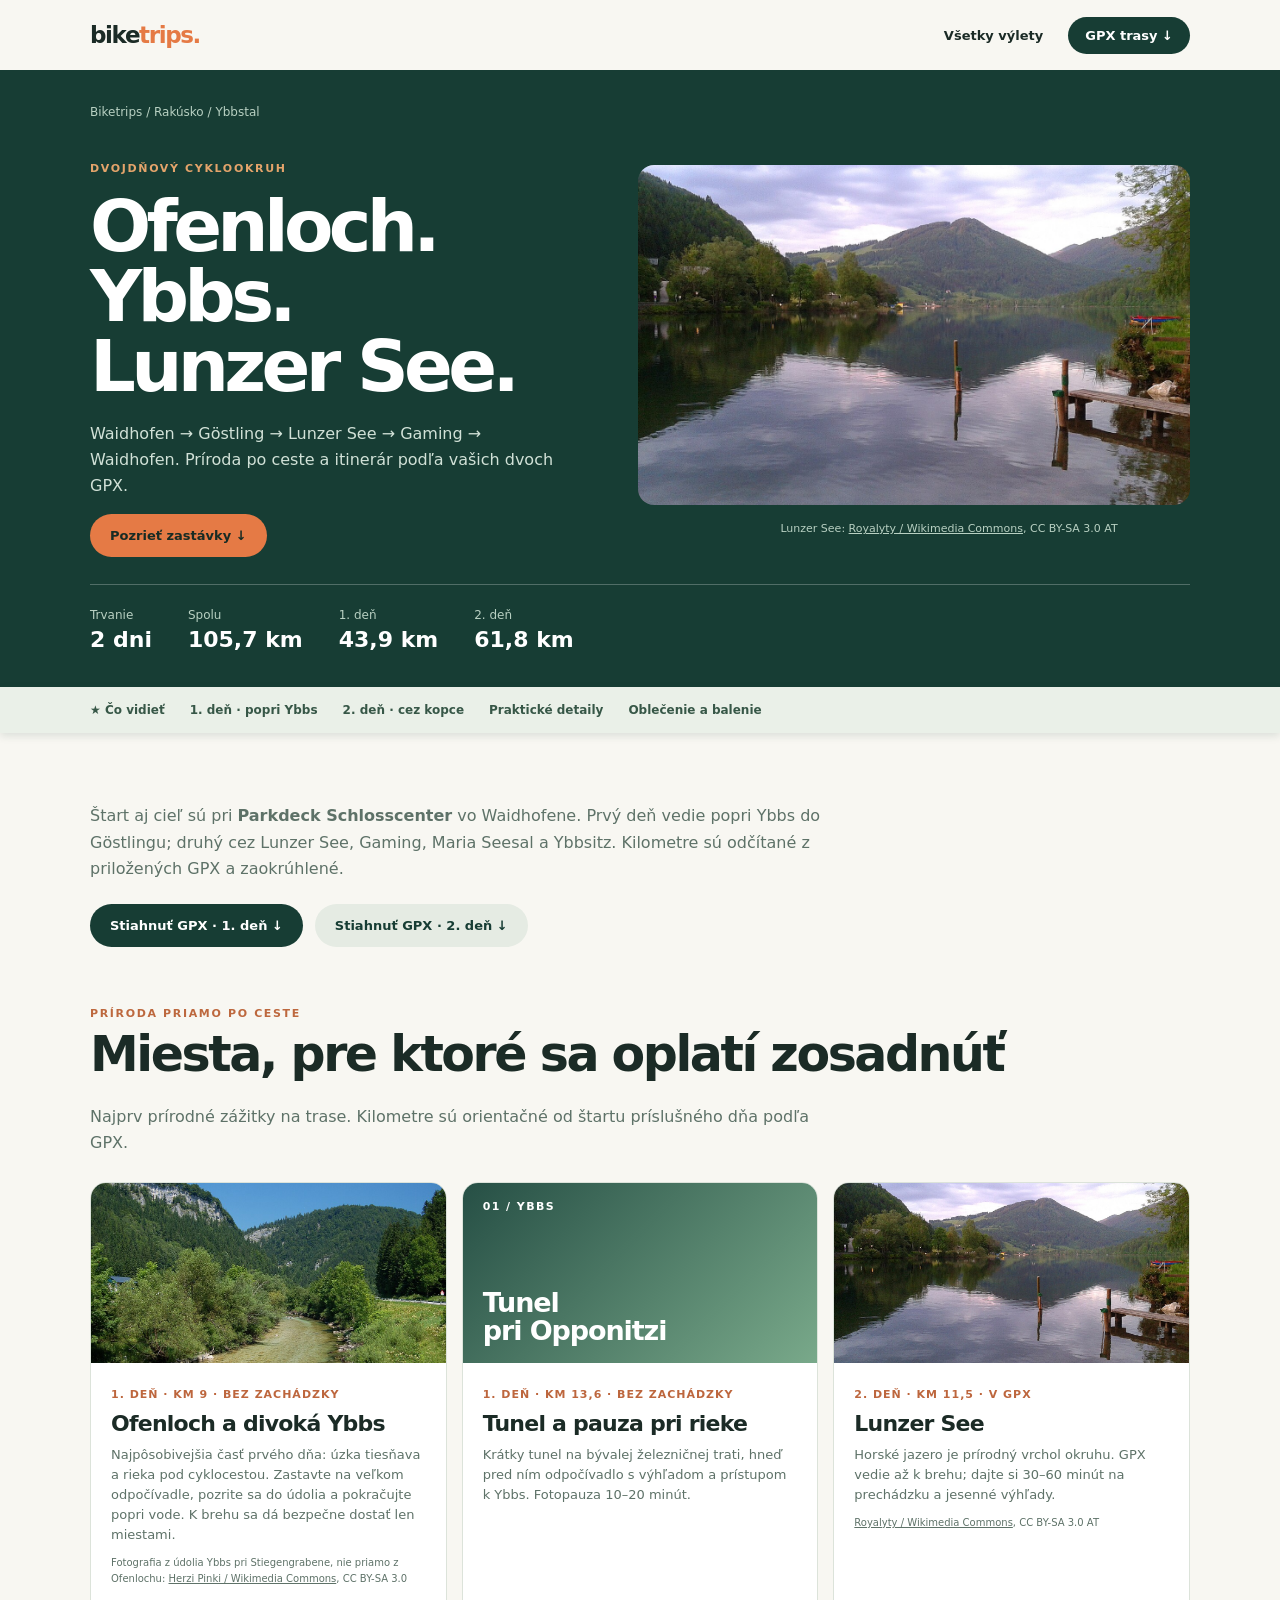
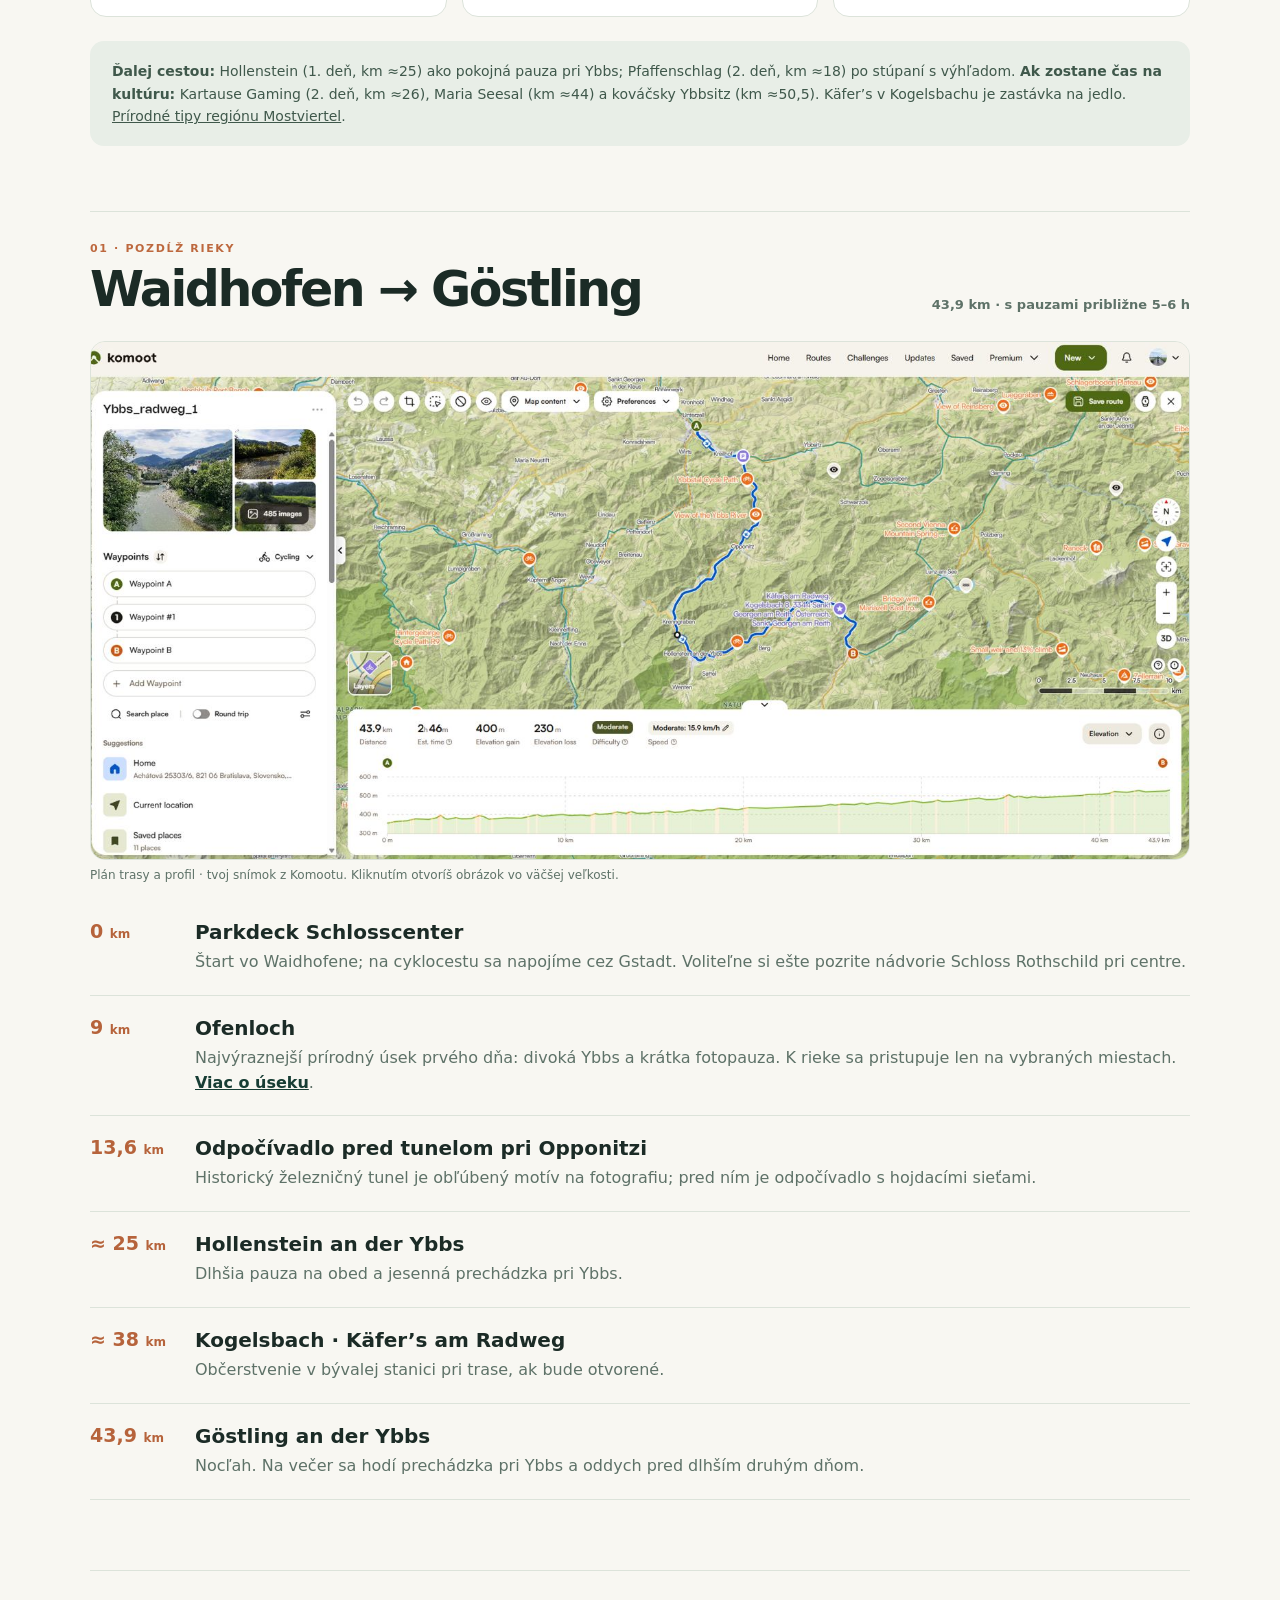
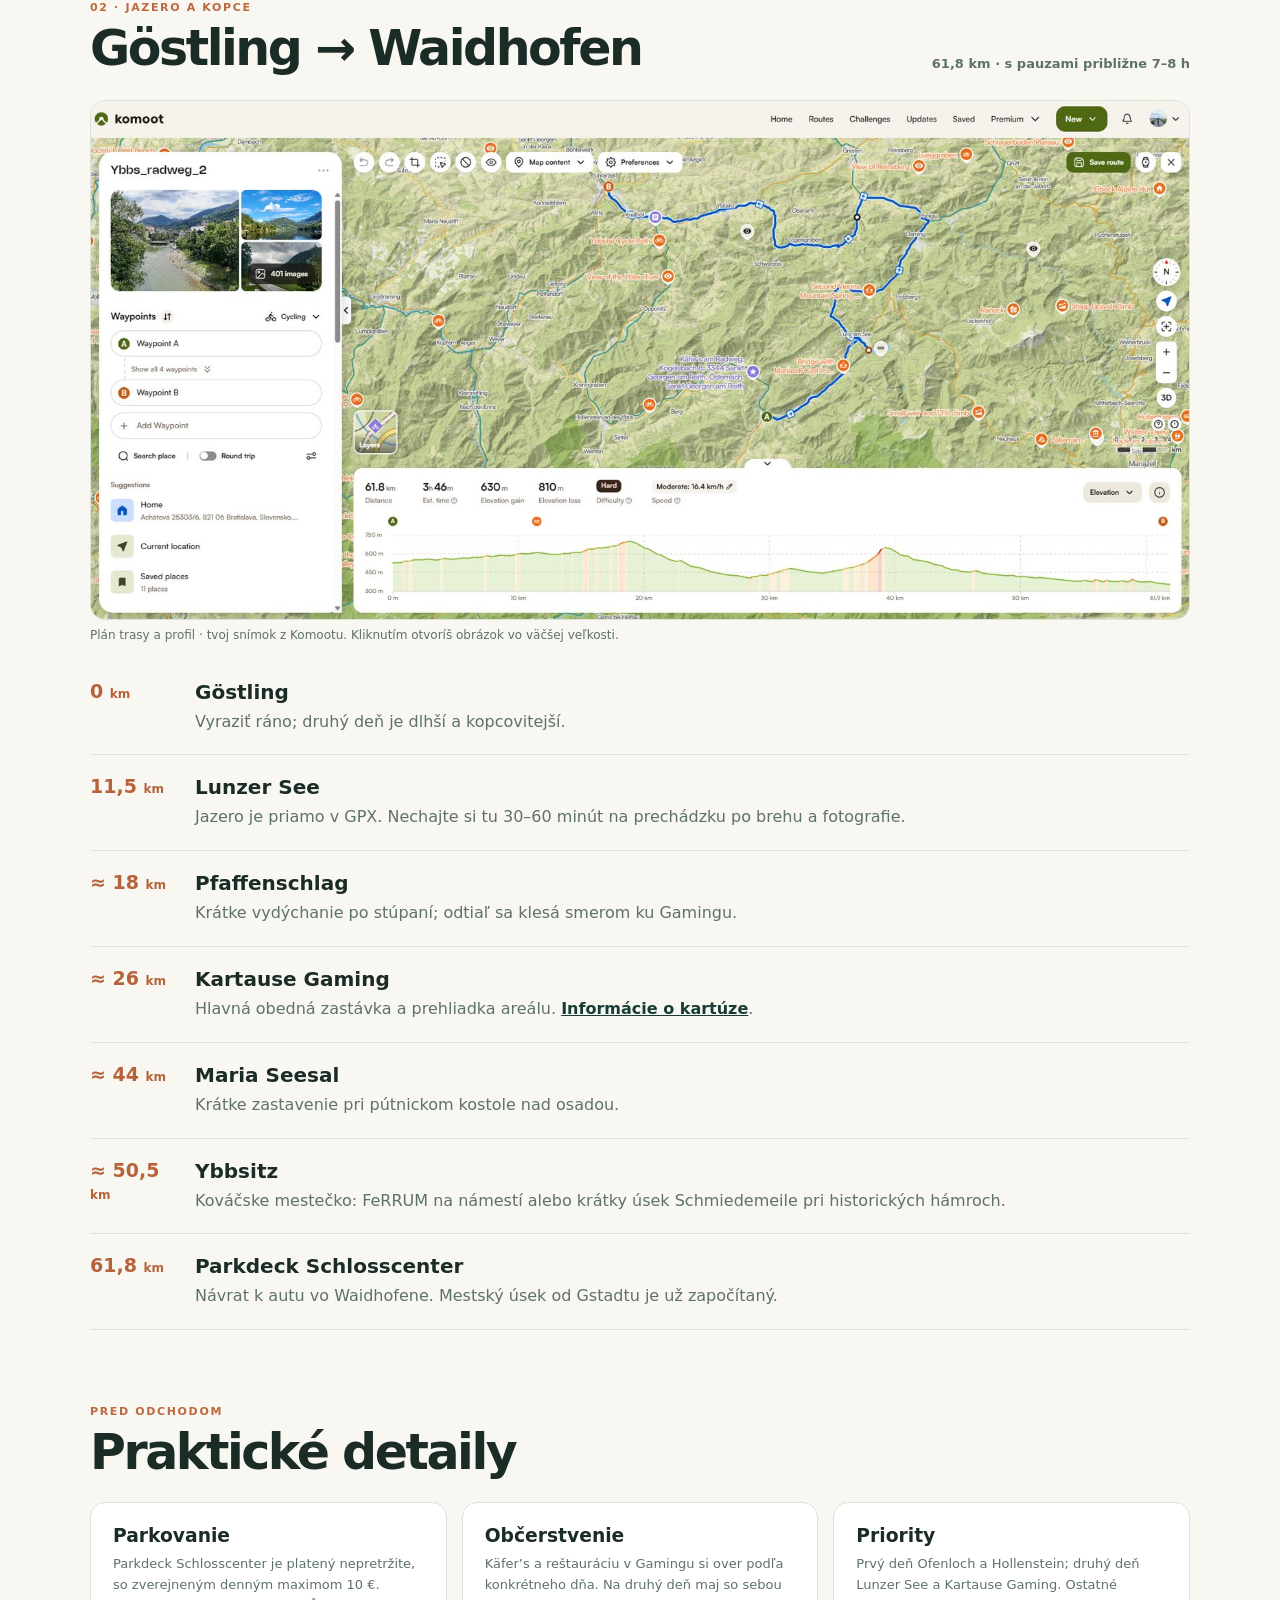
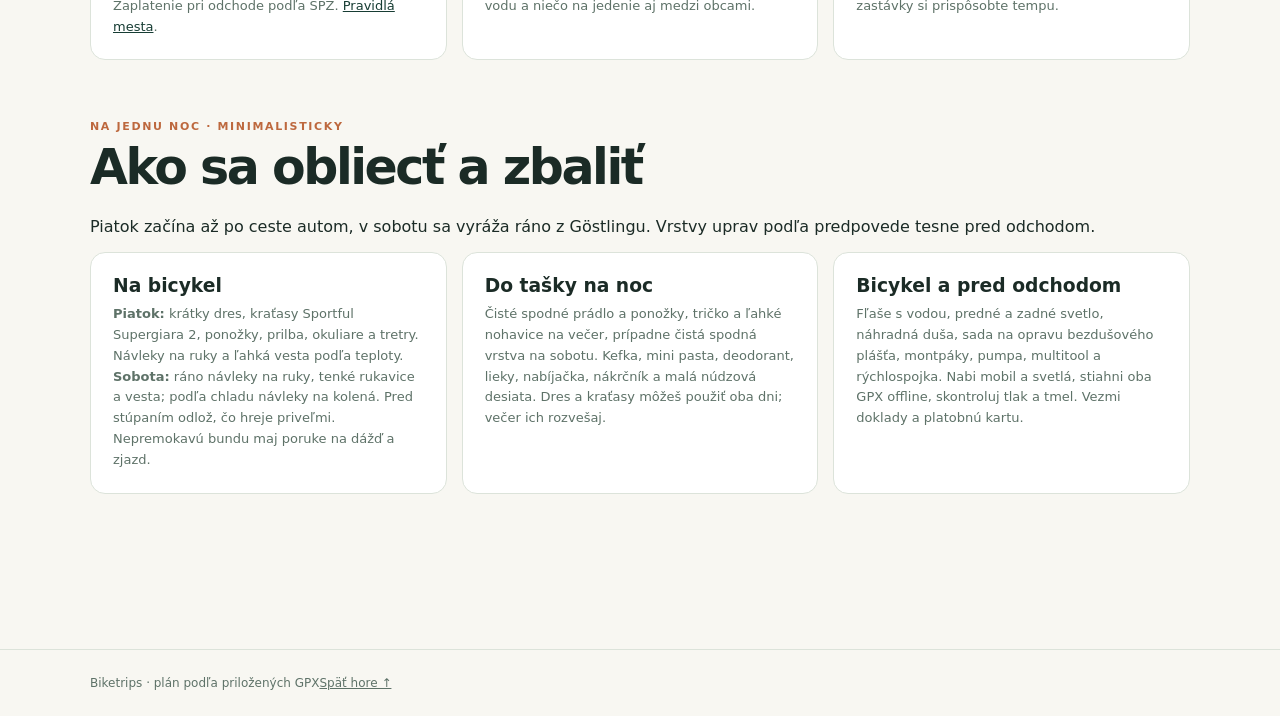
==== ybbstal-cyklovylet.html @ d33dad54 "Add minimalist clothing and packing guide to Ybbstal trip" ====
<!doctype html><html lang="sk"><head><meta charset="utf-8"><meta name="viewport" content="width=device-width,initial-scale=1"><meta name="description" content="Dvojdňový cyklookruh Ybbstal a Lunzer See: jesenné zastávky, plán po dňoch a GPX."><title>Ybbstal a Lunzer See · Biketrips</title><link rel="stylesheet" href="style.css"></head><body><nav class="nav wrap"><a class="brand" href="index.html">bike<i>trips.</i></a><div class="nav-links"><a href="index.html#vylety">Všetky výlety</a><a class="nav-cta" href="#gpx">GPX trasy ↓</a></div></nav><header class="detail-hero" id="top"><div class="wrap"><div class="crumb">Biketrips / Rakúsko / Ybbstal</div><div class="detail-grid"><div><span class="eyebrow">Dvojdňový cyklookruh</span><h1>Ofenloch.<br>Ybbs.<br>Lunzer See.</h1><p>Waidhofen → Göstling → Lunzer See → Gaming → Waidhofen. Príroda po ceste a itinerár podľa vašich dvoch GPX.</p><a class="button" href="#highlights">Pozrieť zastávky ↓</a></div><div><img class="detail-photo" src="images/lunzer-see.jpg" alt="Horské jazero Lunzer See na trase druhého dňa"><p class="photo-credit">Lunzer See: <a href="https://commons.wikimedia.org/wiki/File:Lunzer_See.jpg">Royalyty / Wikimedia Commons</a>, CC BY-SA 3.0 AT</p></div></div><div class="facts"><div><small>Trvanie</small><strong>2 dni</strong></div><div><small>Spolu</small><strong>105,7 km</strong></div><div><small>1. deň</small><strong>43,9 km</strong></div><div><small>2. deň</small><strong>61,8 km</strong></div></div></div></header><div class="subnav"><div class="wrap"><a href="#highlights">★ Čo vidieť</a><a href="#day1">1. deň · popri Ybbs</a><a href="#day2">2. deň · cez kopce</a><a href="#practical">Praktické detaily</a><a href="#packing">Oblečenie a balenie</a></div></div><main class="wrap"><p class="intro">Štart aj cieľ sú pri <strong>Parkdeck Schlosscenter</strong> vo Waidhofene. Prvý deň vedie popri Ybbs do Göstlingu; druhý cez Lunzer See, Gaming, Maria Seesal a Ybbsitz. Kilometre sú odčítané z priložených GPX a zaokrúhlené.</p><div class="downloads" id="gpx"><a class="button dark" href="gpx/ybbstal-den-1.gpx" download>Stiahnuť GPX · 1. deň ↓</a><a class="button light" href="gpx/ybbstal-den-2.gpx" download>Stiahnuť GPX · 2. deň ↓</a></div><section class="highlights" aria-labelledby="highlights-title" id="highlights"><span class="eyebrow">Príroda priamo po ceste</span><h2 id="highlights-title">Miesta, pre ktoré sa oplatí zosadnúť</h2><p>Najprv prírodné zážitky na trase. Kilometre sú orientačné od štartu príslušného dňa podľa GPX.</p><div class="highlight-grid">
<article class="highlight"><img src="images/ybbs-stiegengraben.jpg" alt="Rieka Ybbs medzi zalesnenými horami pri Stiegengrabene" loading="lazy"><div class="highlight-body"><small>1. deň · km 9 · bez zachádzky</small><h3>Ofenloch a divoká Ybbs</h3><p>Najpôsobivejšia časť prvého dňa: úzka tiesňava a rieka pod cyklocestou. Zastavte na veľkom odpočívadle, pozrite sa do údolia a pokračujte popri vode. K brehu sa dá bezpečne dostať len miestami.</p><p class="photo-credit">Fotografia z údolia Ybbs pri Stiegengrabene, nie priamo z Ofenlochu: <a href="https://commons.wikimedia.org/wiki/File:River_Ybbs,_Stiegengraben.jpg">Herzi Pinki / Wikimedia Commons</a>, CC BY-SA 3.0</p></div></article>
<article class="highlight"><div class="highlight-visual"><span>01 / YBBS</span><strong>Tunel<br>pri Opponitzi</strong></div><div class="highlight-body"><small>1. deň · km 13,6 · bez zachádzky</small><h3>Tunel a pauza pri rieke</h3><p>Krátky tunel na bývalej železničnej trati, hneď pred ním odpočívadlo s výhľadom a prístupom k Ybbs. Fotopauza 10–20 minút.</p></div></article>
<article class="highlight"><img src="images/lunzer-see.jpg" alt="Lunzer See medzi horami" loading="lazy"><div class="highlight-body"><small>2. deň · km 11,5 · v GPX</small><h3>Lunzer See</h3><p>Horské jazero je prírodný vrchol okruhu. GPX vedie až k brehu; dajte si 30–60 minút na prechádzku a jesenné výhľady.</p><p class="photo-credit"><a href="https://commons.wikimedia.org/wiki/File:Lunzer_See.jpg">Royalyty / Wikimedia Commons</a>, CC BY-SA 3.0 AT</p></div></article>
</div><div class="poi-note"><p><strong>Ďalej cestou:</strong> Hollenstein (1. deň, km ≈25) ako pokojná pauza pri Ybbs; Pfaffenschlag (2. deň, km ≈18) po stúpaní s výhľadom. <strong>Ak zostane čas na kultúru:</strong> Kartause Gaming (2. deň, km ≈26), Maria Seesal (km ≈44) a kováčsky Ybbsitz (km ≈50,5). Käfer’s v Kogelsbachu je zastávka na jedlo. <a href="https://www.mostviertel.at/sehenswertes-ybbstalradweg">Prírodné tipy regiónu Mostviertel</a>.</p></div></section>
    <section class="day" aria-labelledby="day1"><div class="day-head"><div><span class="eyebrow">01 · Pozdĺž rieky</span><h2 id="day1">Waidhofen → Göstling</h2></div><p>43,9 km · s pauzami približne 5–6 h</p></div>
      <figure class="route-map"><a href="images/ybbstal-den-1-komoot.jpg" target="_blank" rel="noopener"><img src="images/ybbstal-den-1-komoot.jpg" alt="Mapa prvého dňa od Waidhofenu popri Ybbs do Göstlingu a výškový profil" loading="lazy"></a><figcaption>Plán trasy a profil · tvoj snímok z Komootu. Kliknutím otvoríš obrázok vo väčšej veľkosti.</figcaption></figure>
      <ol class="stops">
        <li class="stop"><span class="km">0 <small>km</small></span><div><h3>Parkdeck Schlosscenter</h3><p>Štart vo Waidhofene; na cyklocestu sa napojíme cez Gstadt. Voliteľne si ešte pozrite nádvorie Schloss Rothschild pri centre.</p></div></li>
        <li class="stop"><span class="km">9 <small>km</small></span><div><h3>Ofenloch</h3><p>Najvýraznejší prírodný úsek prvého dňa: divoká Ybbs a krátka fotopauza. K rieke sa pristupuje len na vybraných miestach. <a href="https://www.mostviertel.at/sehenswertes-ybbstalradweg">Viac o úseku</a>.</p></div></li>
        <li class="stop"><span class="km">13,6 <small>km</small></span><div><h3>Odpočívadlo pred tunelom pri Opponitzi</h3><p>Historický železničný tunel je obľúbený motív na fotografiu; pred ním je odpočívadlo s hojdacími sieťami.</p></div></li>
        <li class="stop"><span class="km">≈ 25 <small>km</small></span><div><h3>Hollenstein an der Ybbs</h3><p>Dlhšia pauza na obed a jesenná prechádzka pri Ybbs.</p></div></li>
        <li class="stop"><span class="km">≈ 38 <small>km</small></span><div><h3>Kogelsbach · Käfer’s am Radweg</h3><p>Občerstvenie v bývalej stanici pri trase, ak bude otvorené.</p></div></li>
        <li class="stop"><span class="km">43,9 <small>km</small></span><div><h3>Göstling an der Ybbs</h3><p>Nocľah. Na večer sa hodí prechádzka pri Ybbs a oddych pred dlhším druhým dňom.</p></div></li>
      </ol>
    </section>

    <section class="day" aria-labelledby="day2"><div class="day-head"><div><span class="eyebrow">02 · Jazero a kopce</span><h2 id="day2">Göstling → Waidhofen</h2></div><p>61,8 km · s pauzami približne 7–8 h</p></div>
      <figure class="route-map"><a href="images/ybbstal-den-2-komoot.jpg" target="_blank" rel="noopener"><img src="images/ybbstal-den-2-komoot.jpg" alt="Mapa druhého dňa cez Lunzer See, Gaming a Ybbsitz do Waidhofenu a výškový profil" loading="lazy"></a><figcaption>Plán trasy a profil · tvoj snímok z Komootu. Kliknutím otvoríš obrázok vo väčšej veľkosti.</figcaption></figure>
      <ol class="stops">
        <li class="stop"><span class="km">0 <small>km</small></span><div><h3>Göstling</h3><p>Vyraziť ráno; druhý deň je dlhší a kopcovitejší.</p></div></li>
        <li class="stop"><span class="km">11,5 <small>km</small></span><div><h3>Lunzer See</h3><p>Jazero je priamo v GPX. Nechajte si tu 30–60 minút na prechádzku po brehu a fotografie.</p></div></li>
        <li class="stop"><span class="km">≈ 18 <small>km</small></span><div><h3>Pfaffenschlag</h3><p>Krátke vydýchanie po stúpaní; odtiaľ sa klesá smerom ku Gamingu.</p></div></li>
        <li class="stop"><span class="km">≈ 26 <small>km</small></span><div><h3>Kartause Gaming</h3><p>Hlavná obedná zastávka a prehliadka areálu. <a href="https://www.mostviertel.at/ausflug-freizeit/hotel-kartause-gaming">Informácie o kartúze</a>.</p></div></li>
        <li class="stop"><span class="km">≈ 44 <small>km</small></span><div><h3>Maria Seesal</h3><p>Krátke zastavenie pri pútnickom kostole nad osadou.</p></div></li>
        <li class="stop"><span class="km">≈ 50,5 <small>km</small></span><div><h3>Ybbsitz</h3><p>Kováčske mestečko: FeRRUM na námestí alebo krátky úsek Schmiedemeile pri historických hámroch.</p></div></li>
        <li class="stop"><span class="km">61,8 <small>km</small></span><div><h3>Parkdeck Schlosscenter</h3><p>Návrat k autu vo Waidhofene. Mestský úsek od Gstadtu je už započítaný.</p></div></li>
      </ol>
    </section>

    <section aria-labelledby="practical"><span class="eyebrow">Pred odchodom</span><h2 id="practical">Praktické detaily</h2><div class="note-grid">
      <article class="note"><h3>Parkovanie</h3><p>Parkdeck Schlosscenter je platený nepretržite, so zverejneným denným maximom 10 €. Zaplatenie pri odchode podľa ŠPZ. <a href="https://waidhofen.at/parkhaeuser-parkplaetze">Pravidlá mesta</a>.</p></article>
      <article class="note"><h3>Občerstvenie</h3><p>Käfer’s a reštauráciu v Gamingu si over podľa konkrétneho dňa. Na druhý deň maj so sebou vodu a niečo na jedenie aj medzi obcami.</p></article>
      <article class="note"><h3>Priority</h3><p>Prvý deň Ofenloch a Hollenstein; druhý deň Lunzer See a Kartause Gaming. Ostatné zastávky si prispôsobte tempu.</p></article>
    </div></section>
<section id="packing" aria-labelledby="packing-title" style="scroll-margin-top:85px;margin:55px 0 75px"><span class="eyebrow">Na jednu noc · minimalisticky</span><h2 id="packing-title">Ako sa obliecť a zbaliť</h2><p>Piatok začína až po ceste autom, v sobotu sa vyráža ráno z Göstlingu. Vrstvy uprav podľa predpovede tesne pred odchodom.</p><div class="note-grid">
<article class="note"><h3>Na bicykel</h3><p><strong>Piatok:</strong> krátky dres, kraťasy Sportful Supergiara 2, ponožky, prilba, okuliare a tretry. Návleky na ruky a ľahká vesta podľa teploty.<br><strong>Sobota:</strong> ráno návleky na ruky, tenké rukavice a vesta; podľa chladu návleky na kolená. Pred stúpaním odlož, čo hreje priveľmi. Nepremokavú bundu maj poruke na dážď a zjazd.</p></article>
<article class="note"><h3>Do tašky na noc</h3><p>Čisté spodné prádlo a ponožky, tričko a ľahké nohavice na večer, prípadne čistá spodná vrstva na sobotu. Kefka, mini pasta, deodorant, lieky, nabíjačka, nákrčník a malá núdzová desiata. Dres a kraťasy môžeš použiť oba dni; večer ich rozvešaj.</p></article>
<article class="note"><h3>Bicykel a pred odchodom</h3><p>Fľaše s vodou, predné a zadné svetlo, náhradná duša, sada na opravu bezdušového plášťa, montpáky, pumpa, multitool a rýchlospojka. Nabi mobil a svetlá, stiahni oba GPX offline, skontroluj tlak a tmel. Vezmi doklady a platobnú kartu.</p></article>
</div></section></main><footer><div class="wrap"><span>Biketrips · plán podľa priložených GPX</span><a href="#top">Späť hore ↑</a></div></footer></body></html>
---- style.css ----
:root{--green:#173d34;--ink:#1b2b26;--muted:#5e7268;--paper:#f8f7f2;--orange:#e57a45;--line:#dce3da}*{box-sizing:border-box}html{scroll-behavior:smooth}body{margin:0;background:var(--paper);color:var(--ink);font-family:Inter,system-ui,-apple-system,"Segoe UI",Arial,sans-serif}a{color:inherit}.wrap{width:min(1100px,calc(100% - 36px));margin:auto}.nav{height:70px;display:flex;align-items:center;justify-content:space-between}.brand{text-decoration:none;font-size:23px;font-weight:900;letter-spacing:-.06em}.brand i{font-style:normal;color:var(--orange)}.nav-links{display:flex;gap:25px;align-items:center;font-size:13px;font-weight:750}.nav-links a{text-decoration:none}.nav-cta{background:var(--green);color:#fff;padding:11px 17px;border-radius:30px}.eyebrow{font-size:11px;letter-spacing:.15em;text-transform:uppercase;font-weight:900;color:#bd683e}.button{display:inline-block;background:var(--orange);border-radius:40px;padding:14px 20px;text-decoration:none;color:#172b24;font-size:13px;font-weight:850}.button.dark{background:var(--green);color:white}.button.light{background:#e5ebe3;color:var(--green)}a:focus-visible{outline:3px solid var(--orange);outline-offset:3px}.home-hero{min-height:490px;background:linear-gradient(90deg,#112c28e8,#112c28a6 42%,#112c2822),url('images/ybbs-stiegengraben.jpg') center 53%/cover;display:flex;align-items:center;color:white}.home-hero .eyebrow,.detail-hero .eyebrow{color:#e4a46b}.home-hero h1,.detail-hero h1{font-size:clamp(48px,8vw,84px);line-height:.97;letter-spacing:-.065em;margin:16px 0 20px}.home-hero p{font-size:18px;line-height:1.6;max-width:490px;color:#e6eee9}.home-hero .button{margin-top:16px}main{padding:54px 0 80px}h2{font-size:clamp(33px,4.5vw,49px);letter-spacing:-.05em;line-height:1.08;margin:8px 0 22px}.section-top{display:flex;justify-content:space-between;align-items:end;gap:15px}.section-top p{color:var(--muted);font-size:13px}.feature{display:grid;grid-template-columns:1.02fr .98fr;background:#e6ede5;border-radius:18px;overflow:hidden;text-decoration:none}.feature-content{padding:40px;align-self:center}.feature img{width:100%;height:100%;min-height:325px;object-fit:cover}.feature h3{font-size:clamp(37px,5vw,55px);letter-spacing:-.055em;line-height:1.02;margin:15px 0}.feature p{font-size:15px;line-height:1.6;color:#53655b}.textlink{font-size:14px;font-weight:850;color:#204a3c;display:inline-block;margin-top:20px}.meta{font-size:11px;font-weight:850;letter-spacing:.12em;text-transform:uppercase;color:#ad5e36}.photo-credit{font-size:11px;color:var(--muted);line-height:1.4}.photo-credit a{color:inherit}footer{border-top:1px solid var(--line);padding:26px 0;color:var(--muted);font-size:12px}.detail-hero{background:var(--green);color:white;padding:30px 0 35px}.crumb{font-size:12px;color:#b8d0c2;margin:5px 0 38px}.detail-grid{display:grid;grid-template-columns:.96fr 1.04fr;align-items:center;gap:38px}.detail-hero h1{font-size:clamp(45px,6vw,72px)}.detail-hero p{max-width:480px;color:#d1e1d7;line-height:1.6}.detail-photo{width:100%;height:340px;object-fit:cover;border-radius:16px}.detail-hero .photo-credit{color:#b8d0c2;text-align:right}.facts{display:flex;gap:36px;border-top:1px solid #ffffff40;margin-top:27px;padding-top:23px;flex-wrap:wrap}.facts small{display:block;color:#b8d0c2;font-size:12px}.facts strong{display:block;font-size:22px;margin-top:5px}.subnav{background:#eaf0e8;position:sticky;top:0;z-index:5;box-shadow:0 3px 8px #1a3c3020}.subnav .wrap{display:flex;gap:25px;overflow-x:auto;white-space:nowrap;padding:16px 0}.subnav a{font-size:12px;font-weight:850;text-decoration:none;color:#375747}.intro{max-width:770px;font-size:16px;line-height:1.65;color:var(--muted)}.downloads{display:flex;gap:12px;flex-wrap:wrap;margin:22px 0 55px}.highlights{margin-bottom:65px;scroll-margin-top:85px}.highlights>p{max-width:760px;color:var(--muted);line-height:1.6}.highlight-grid{display:grid;grid-template-columns:repeat(3,1fr);gap:15px;margin:26px 0 24px}.highlight{background:white;border:1px solid var(--line);border-radius:16px;overflow:hidden}.highlight img{display:block;width:100%;height:180px;object-fit:cover}.highlight-body{padding:20px}.highlight small{font-size:11px;font-weight:850;letter-spacing:.09em;text-transform:uppercase;color:#bd663d}.highlight h3{font-size:22px;letter-spacing:-.035em;margin:9px 0}.highlight p{color:var(--muted);font-size:13px;line-height:1.55;margin:0 0 10px}.highlight .photo-credit{font-size:10px}.poi-note{background:#e8eee7;border-radius:14px;padding:19px 22px;font-size:14px;line-height:1.6;color:#3f584b}.poi-note p{margin:0}.day{margin:0 0 70px;scroll-margin-top:85px}.day-head{display:flex;align-items:end;justify-content:space-between;gap:20px;border-top:1px solid var(--line);padding-top:25px}.day h2{margin:8px 0 0}.day-head p{margin:0 0 5px;color:var(--muted);font-size:13px;font-weight:750}.route-map{margin:24px 0 10px}.route-map img{display:block;width:100%;height:auto;border-radius:15px;border:1px solid var(--line)}.route-map figcaption{font-size:12px;color:var(--muted);margin-top:8px}.stops{list-style:none;padding:0;margin:18px 0 0}.stop{display:grid;grid-template-columns:83px 1fr;gap:22px;padding:20px 0;border-bottom:1px solid var(--line)}.km{color:#b6633b;font-weight:850;font-size:19px}.km small{font-size:12px}.stop h3{font-size:20px;margin:0 0 6px}.stop p{color:var(--muted);line-height:1.55;margin:0}.stop a{color:var(--green);font-weight:750}.note-grid{display:grid;grid-template-columns:repeat(3,1fr);gap:15px}.note{border:1px solid var(--line);background:white;padding:22px;border-radius:15px}.note h3{margin:0 0 8px}.note p{font-size:13px;line-height:1.6;color:var(--muted);margin:0}.note a{color:var(--green)}#practical{scroll-margin-top:85px}@media(max-width:720px){.nav-links a:first-child{display:none}.home-hero{min-height:450px;background-position:58% center}.feature,.detail-grid{grid-template-columns:1fr}.feature img{height:230px;min-height:0;grid-row:1}.feature-content{padding:27px}.detail-grid{gap:22px}.detail-photo{height:260px}.facts{gap:22px}.highlight-grid{grid-template-columns:1fr}.highlight{display:grid;grid-template-columns:130px 1fr}.highlight img{height:100%}.day-head{display:block}.day-head p{margin-top:13px}.stop{grid-template-columns:62px 1fr;gap:12px}.note-grid{grid-template-columns:1fr}.section-top p{display:none}}

.highlight-visual{height:180px;padding:17px 20px;background:linear-gradient(135deg,#264f45,#79a98a);color:#fff;display:flex;flex-direction:column;justify-content:space-between}.highlight-visual span{font-size:11px;font-weight:900;letter-spacing:.13em}.highlight-visual strong{font-size:27px;line-height:1.04;letter-spacing:-.04em}@media(max-width:720px){.highlight-visual{height:100%;min-height:190px}}
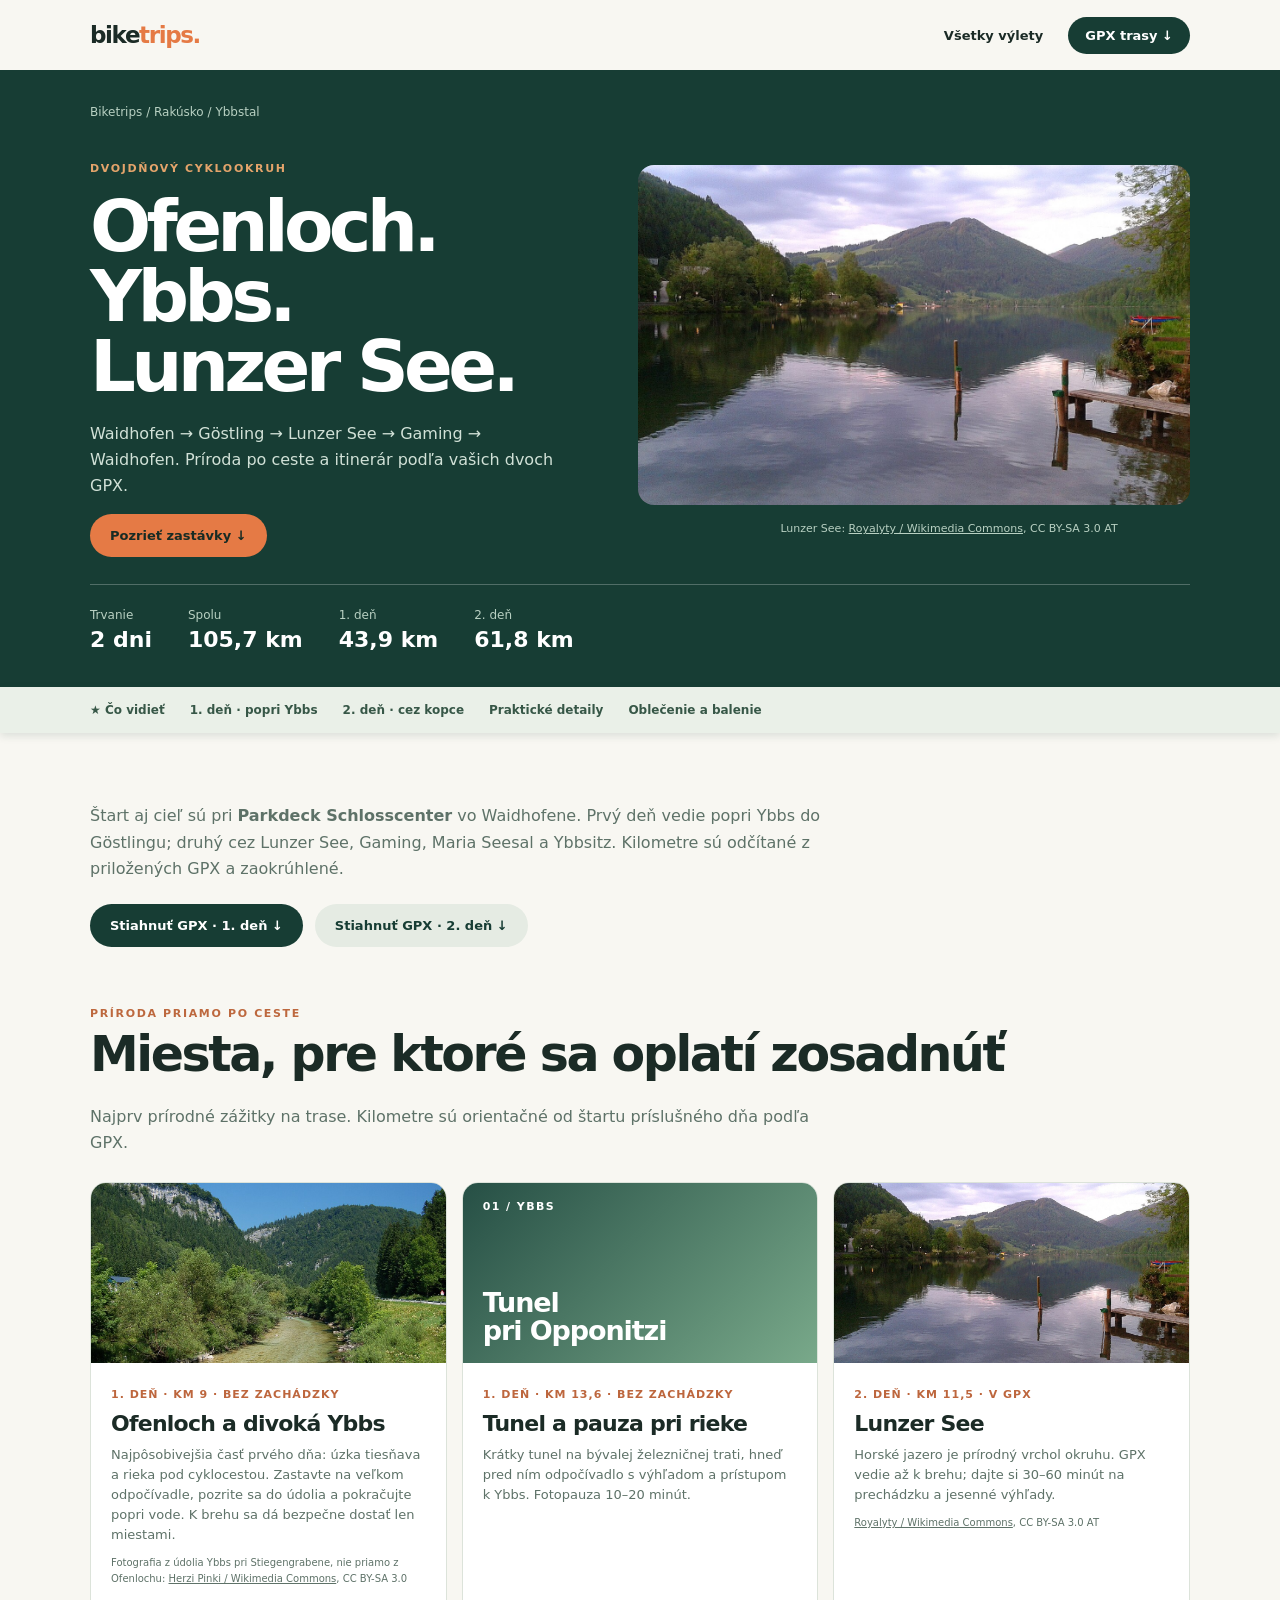
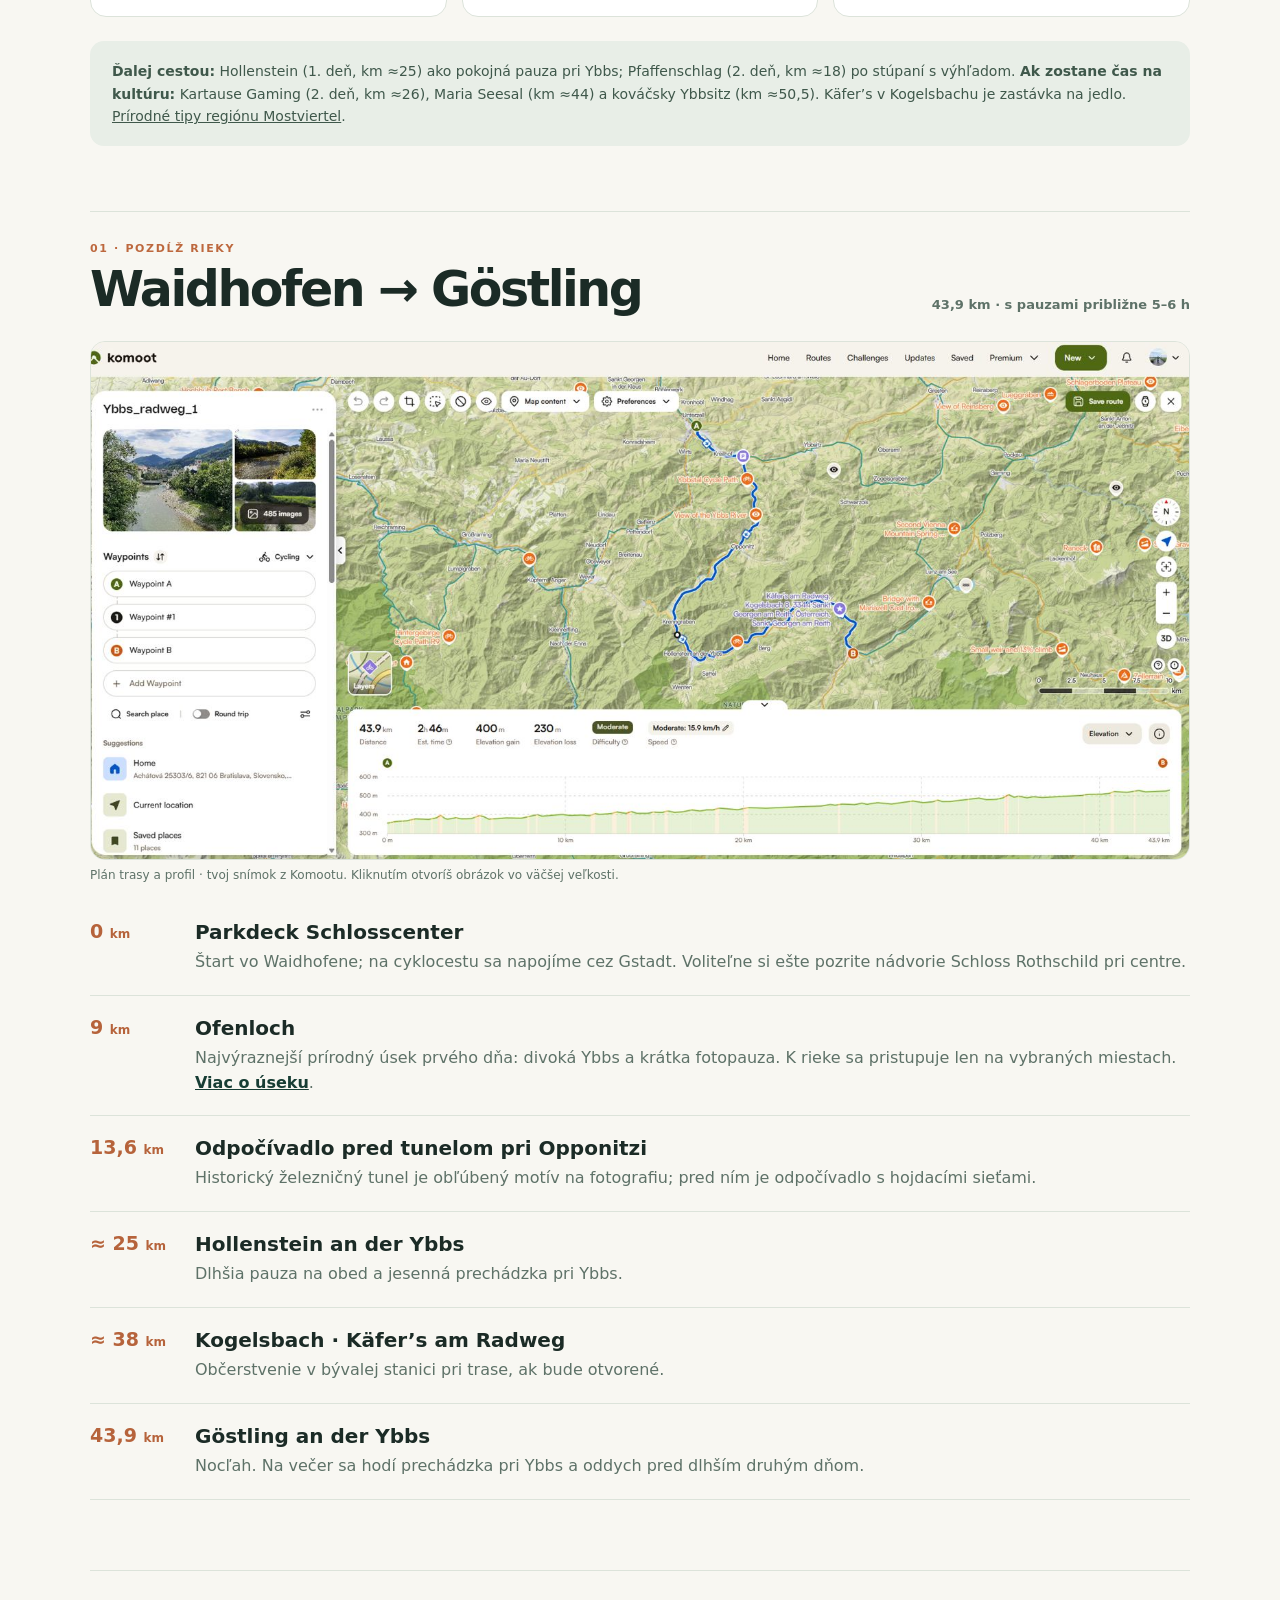
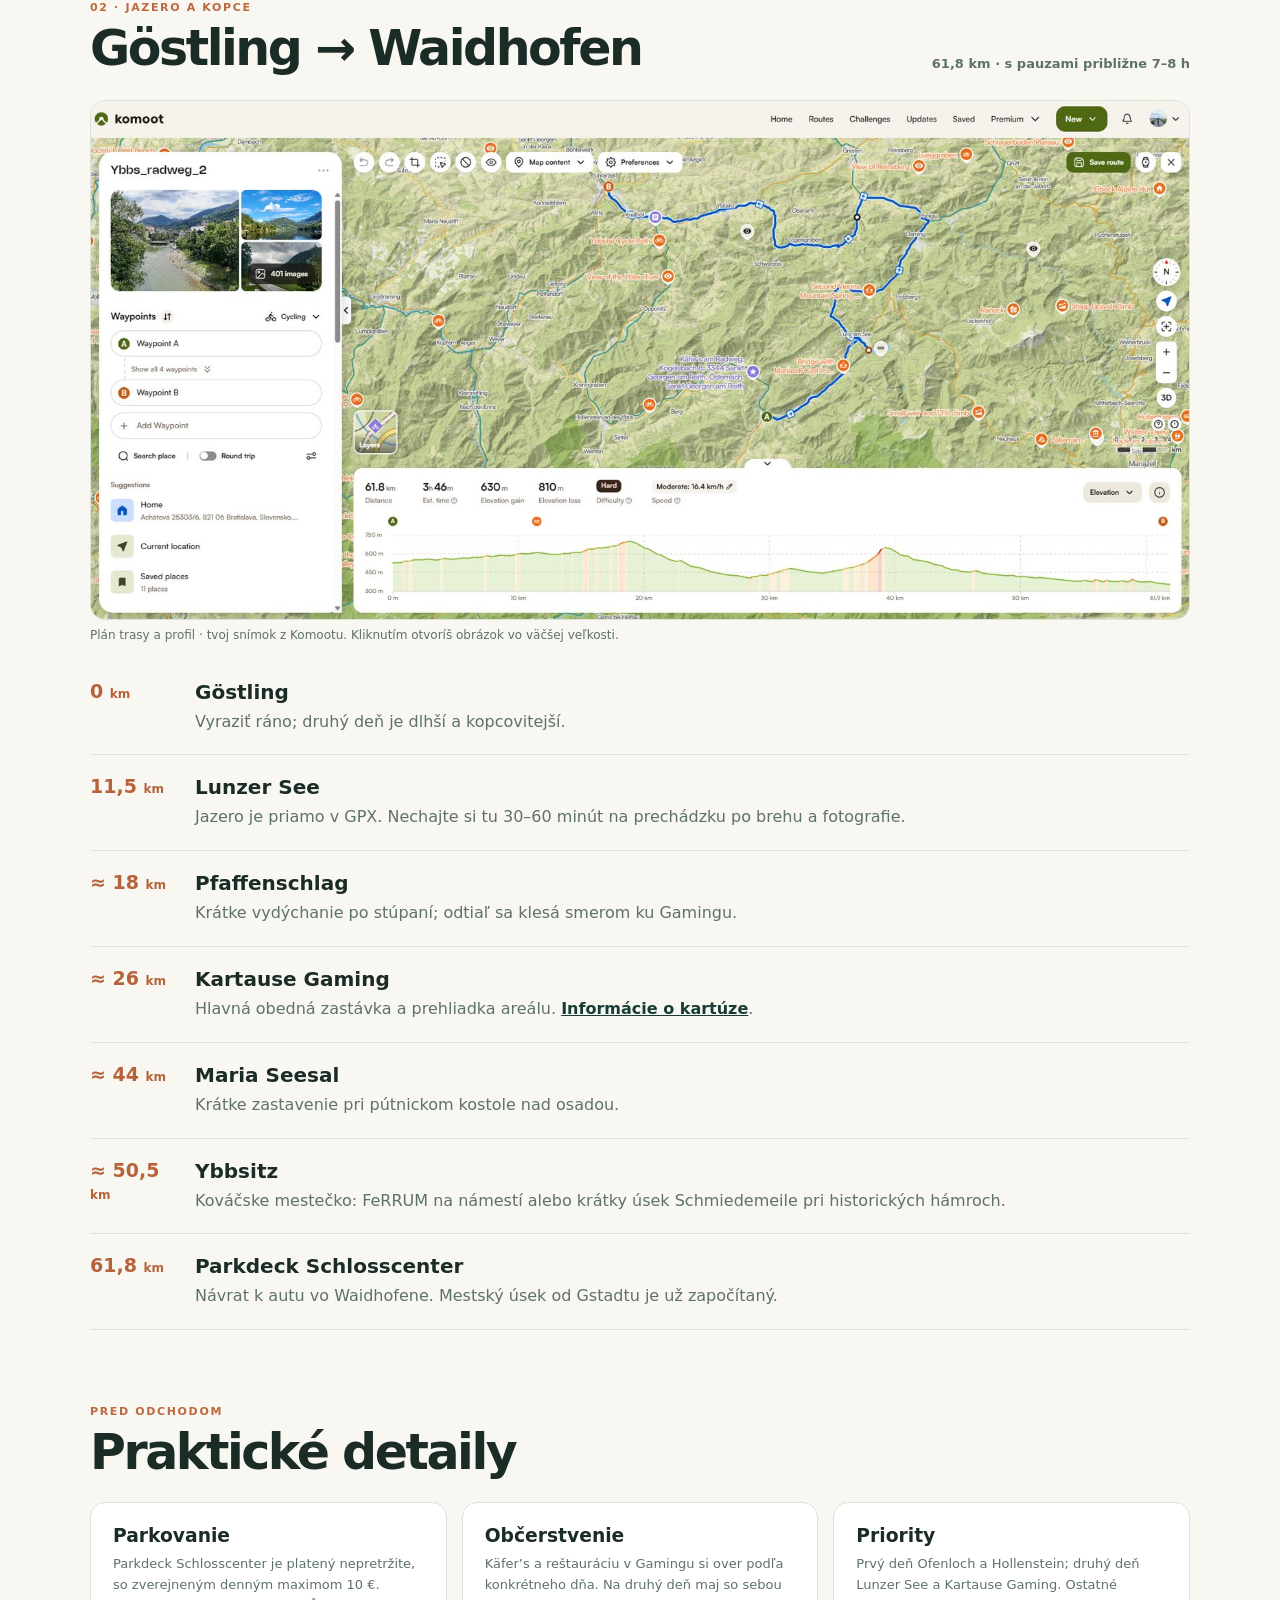
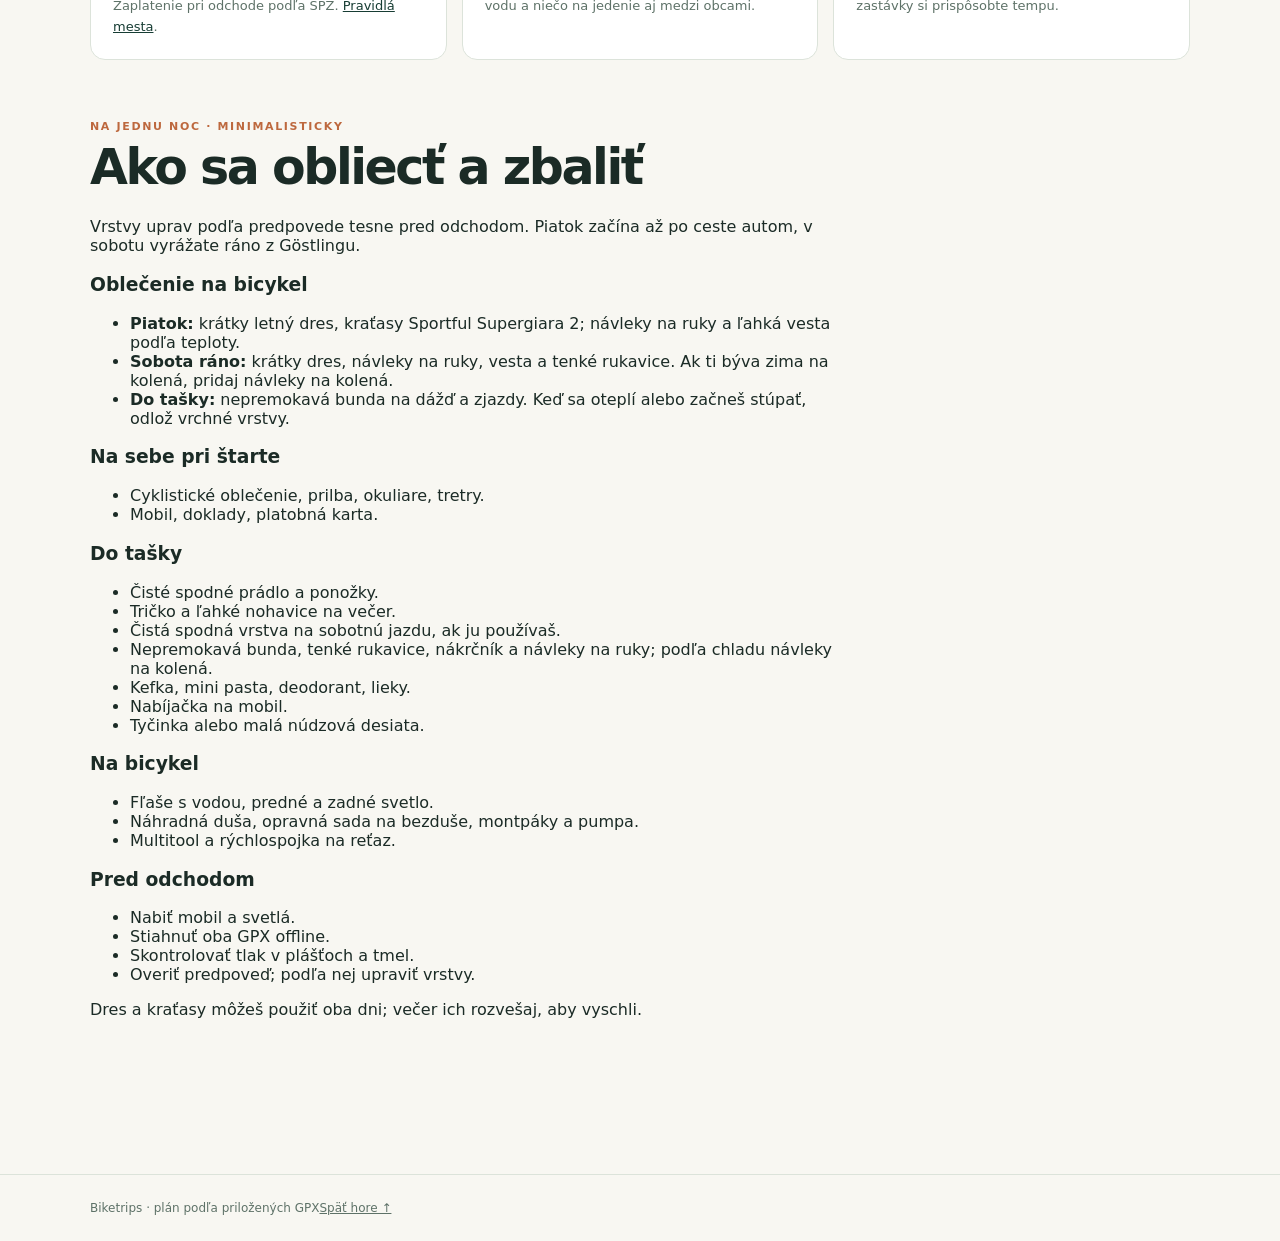
==== commit 26c2de9f: "Make Ybbstal packing guide a clear vertical checklist" ====
--- a/ybbstal-cyklovylet.html
+++ b/ybbstal-cyklovylet.html
@@ -33,8 +33,39 @@
       <article class="note"><h3>Občerstvenie</h3><p>Käfer’s a reštauráciu v Gamingu si over podľa konkrétneho dňa. Na druhý deň maj so sebou vodu a niečo na jedenie aj medzi obcami.</p></article>
       <article class="note"><h3>Priority</h3><p>Prvý deň Ofenloch a Hollenstein; druhý deň Lunzer See a Kartause Gaming. Ostatné zastávky si prispôsobte tempu.</p></article>
     </div></section>
-<section id="packing" aria-labelledby="packing-title" style="scroll-margin-top:85px;margin:55px 0 75px"><span class="eyebrow">Na jednu noc · minimalisticky</span><h2 id="packing-title">Ako sa obliecť a zbaliť</h2><p>Piatok začína až po ceste autom, v sobotu sa vyráža ráno z Göstlingu. Vrstvy uprav podľa predpovede tesne pred odchodom.</p><div class="note-grid">
-<article class="note"><h3>Na bicykel</h3><p><strong>Piatok:</strong> krátky dres, kraťasy Sportful Supergiara 2, ponožky, prilba, okuliare a tretry. Návleky na ruky a ľahká vesta podľa teploty.<br><strong>Sobota:</strong> ráno návleky na ruky, tenké rukavice a vesta; podľa chladu návleky na kolená. Pred stúpaním odlož, čo hreje priveľmi. Nepremokavú bundu maj poruke na dážď a zjazd.</p></article>
-<article class="note"><h3>Do tašky na noc</h3><p>Čisté spodné prádlo a ponožky, tričko a ľahké nohavice na večer, prípadne čistá spodná vrstva na sobotu. Kefka, mini pasta, deodorant, lieky, nabíjačka, nákrčník a malá núdzová desiata. Dres a kraťasy môžeš použiť oba dni; večer ich rozvešaj.</p></article>
-<article class="note"><h3>Bicykel a pred odchodom</h3><p>Fľaše s vodou, predné a zadné svetlo, náhradná duša, sada na opravu bezdušového plášťa, montpáky, pumpa, multitool a rýchlospojka. Nabi mobil a svetlá, stiahni oba GPX offline, skontroluj tlak a tmel. Vezmi doklady a platobnú kartu.</p></article>
-</div></section></main><footer><div class="wrap"><span>Biketrips · plán podľa priložených GPX</span><a href="#top">Späť hore ↑</a></div></footer></body></html>+<section id="packing" aria-labelledby="packing-title" style="scroll-margin-top:85px;margin:55px 0 75px;max-width:760px">
+<span class="eyebrow">Na jednu noc · minimalisticky</span><h2 id="packing-title">Ako sa obliecť a zbaliť</h2>
+<p>Vrstvy uprav podľa predpovede tesne pred odchodom. Piatok začína až po ceste autom, v sobotu vyrážate ráno z Göstlingu.</p>
+<h3>Oblečenie na bicykel</h3>
+<ul>
+<li><strong>Piatok:</strong> krátky letný dres, kraťasy Sportful Supergiara 2; návleky na ruky a ľahká vesta podľa teploty.</li>
+<li><strong>Sobota ráno:</strong> krátky dres, návleky na ruky, vesta a tenké rukavice. Ak ti býva zima na kolená, pridaj návleky na kolená.</li>
+<li><strong>Do tašky:</strong> nepremokavá bunda na dážď a zjazdy. Keď sa oteplí alebo začneš stúpať, odlož vrchné vrstvy.</li>
+</ul>
+<h3>Na sebe pri štarte</h3>
+<ul><li>Cyklistické oblečenie, prilba, okuliare, tretry.</li><li>Mobil, doklady, platobná karta.</li></ul>
+<h3>Do tašky</h3>
+<ul>
+<li>Čisté spodné prádlo a ponožky.</li>
+<li>Tričko a ľahké nohavice na večer.</li>
+<li>Čistá spodná vrstva na sobotnú jazdu, ak ju používaš.</li>
+<li>Nepremokavá bunda, tenké rukavice, nákrčník a návleky na ruky; podľa chladu návleky na kolená.</li>
+<li>Kefka, mini pasta, deodorant, lieky.</li>
+<li>Nabíjačka na mobil.</li>
+<li>Tyčinka alebo malá núdzová desiata.</li>
+</ul>
+<h3>Na bicykel</h3>
+<ul>
+<li>Fľaše s vodou, predné a zadné svetlo.</li>
+<li>Náhradná duša, opravná sada na bezduše, montpáky a pumpa.</li>
+<li>Multitool a rýchlospojka na reťaz.</li>
+</ul>
+<h3>Pred odchodom</h3>
+<ul>
+<li>Nabiť mobil a svetlá.</li>
+<li>Stiahnuť oba GPX offline.</li>
+<li>Skontrolovať tlak v plášťoch a tmel.</li>
+<li>Overiť predpoveď; podľa nej upraviť vrstvy.</li>
+</ul>
+<p>Dres a kraťasy môžeš použiť oba dni; večer ich rozvešaj, aby vyschli.</p>
+</section></main><footer><div class="wrap"><span>Biketrips · plán podľa priložených GPX</span><a href="#top">Späť hore ↑</a></div></footer></body></html>
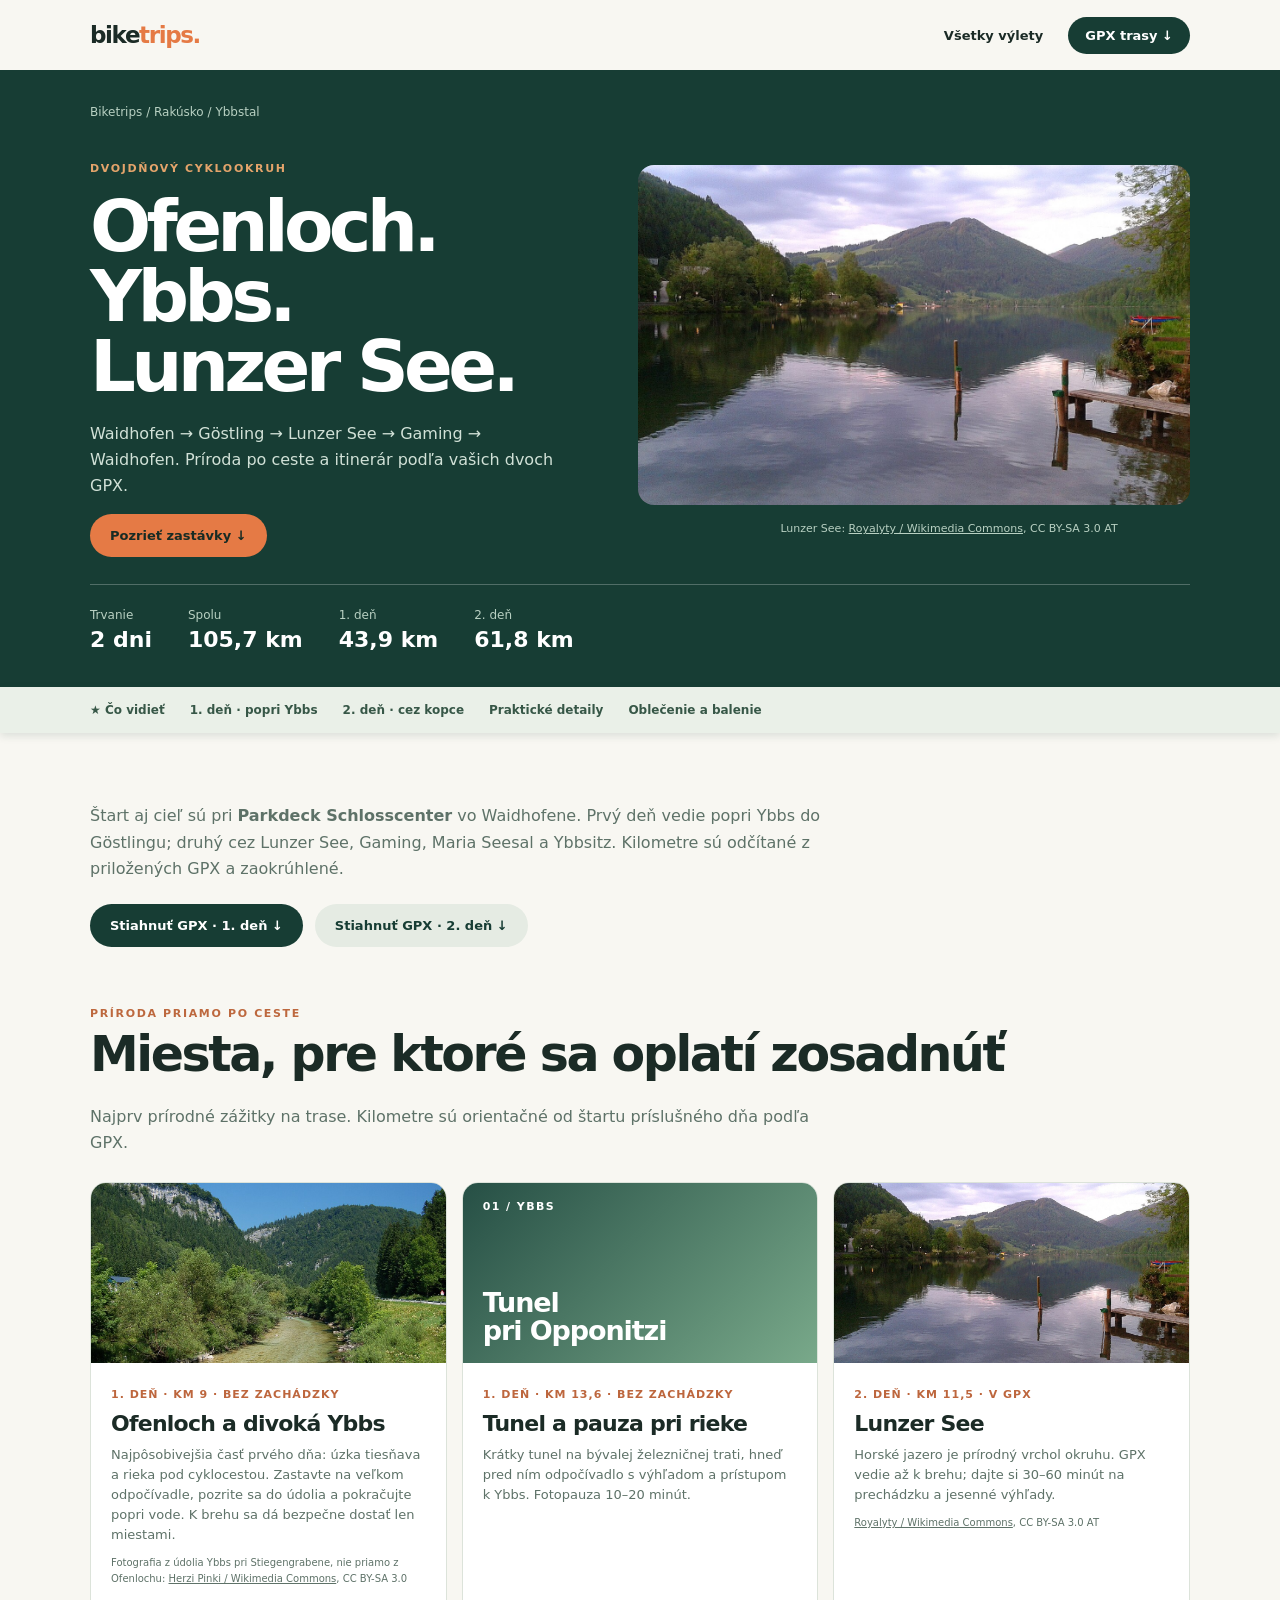
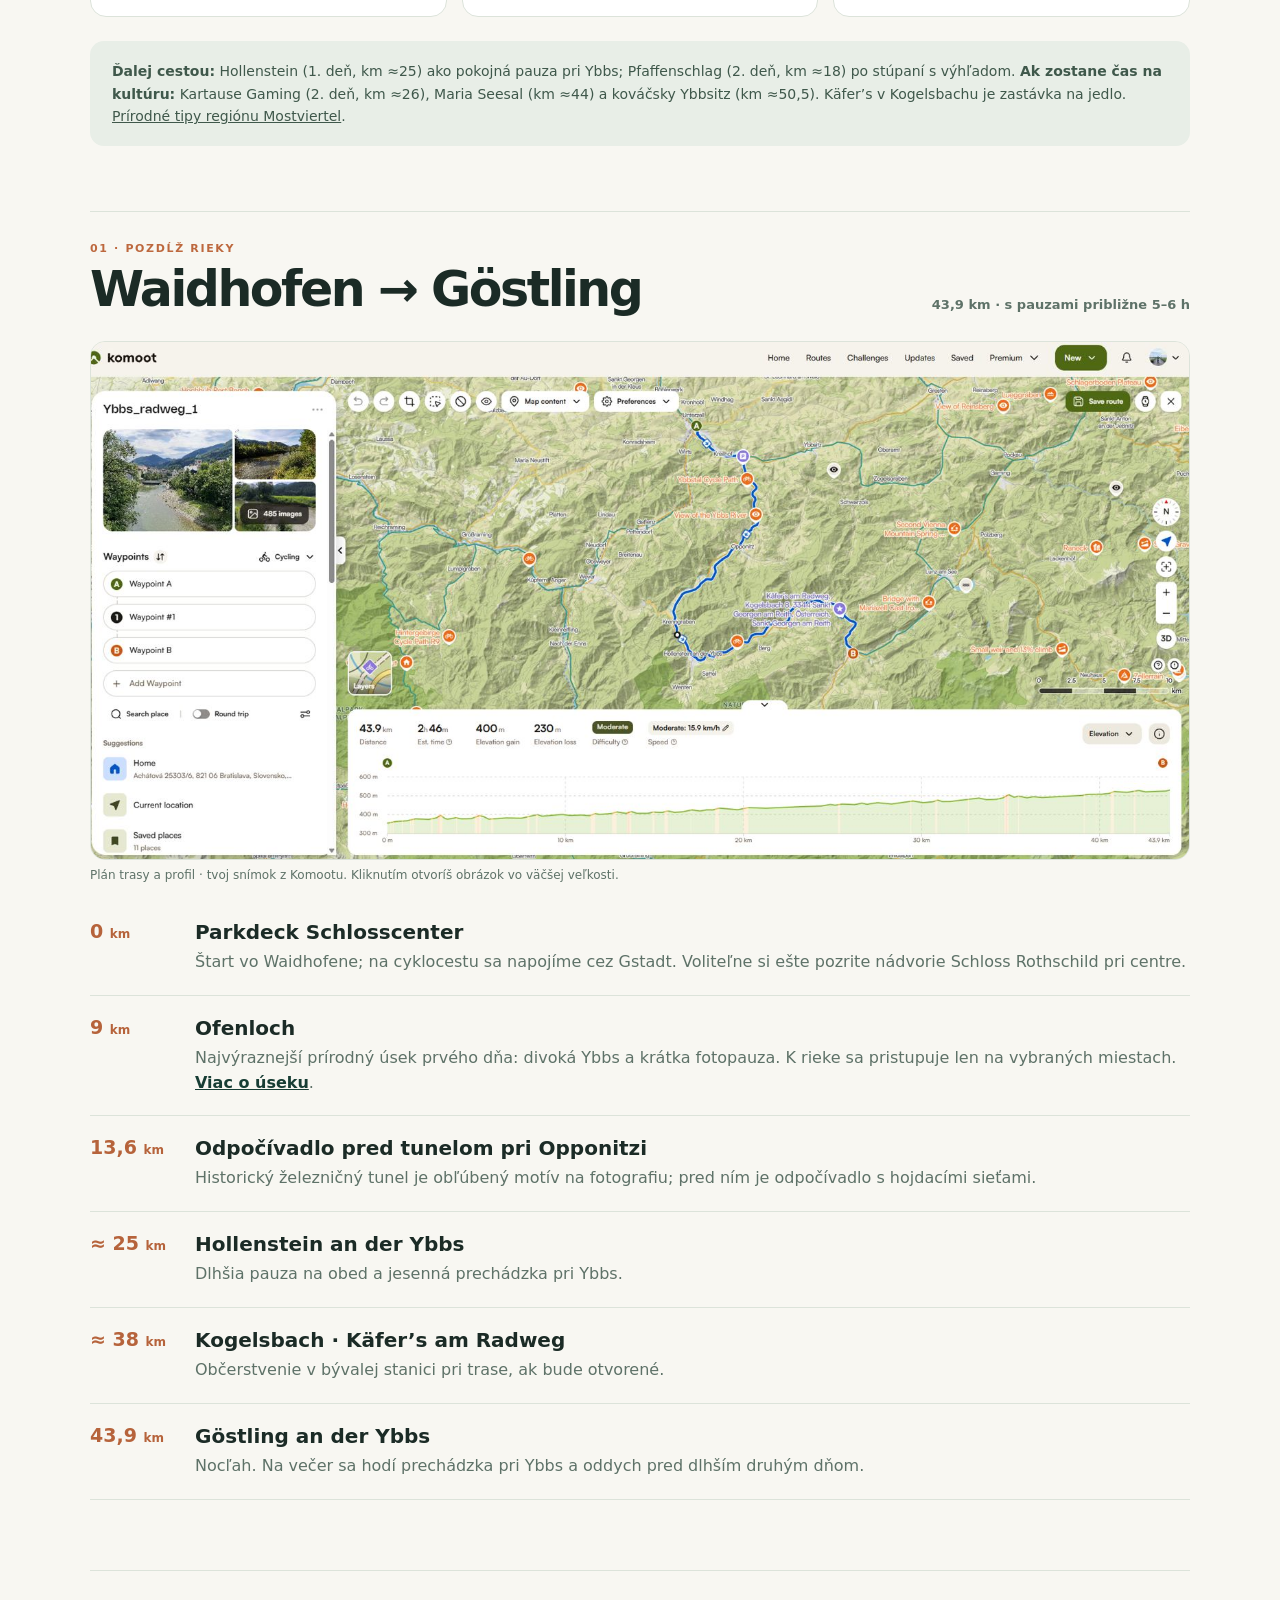
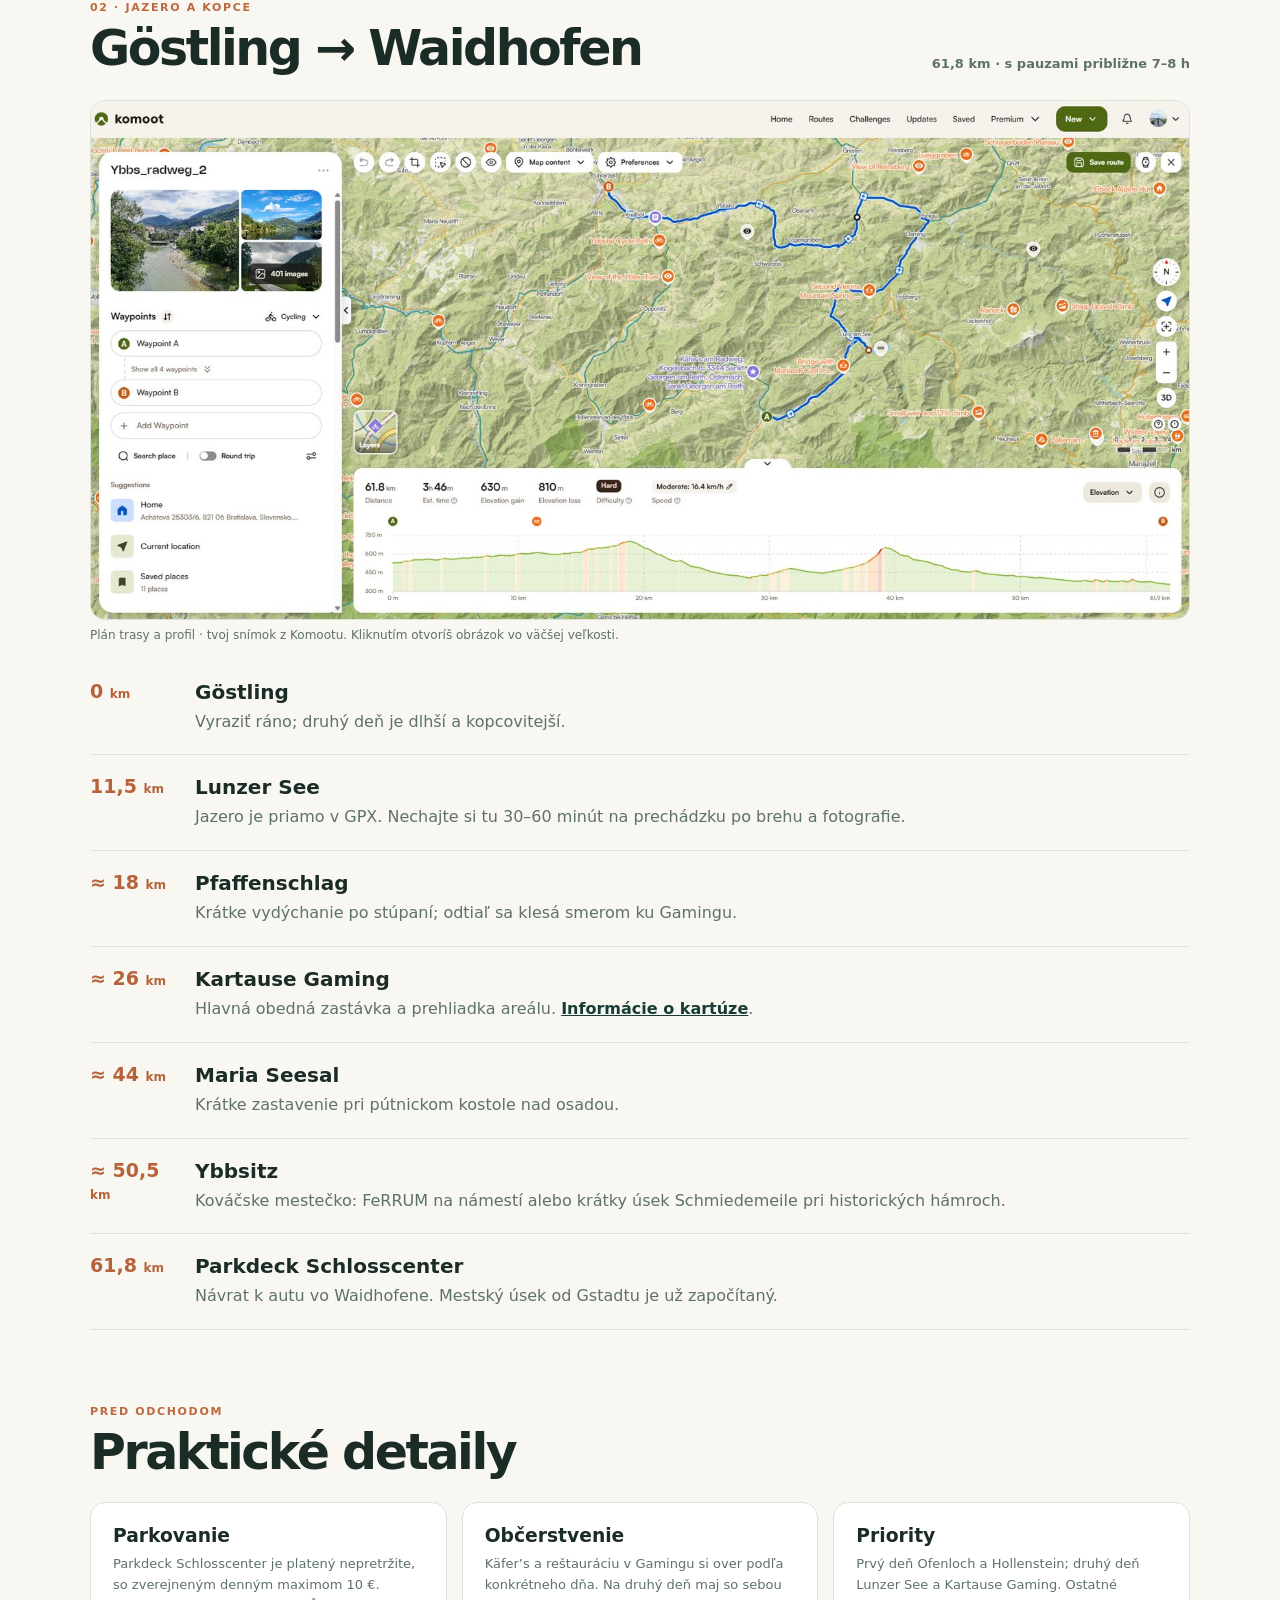
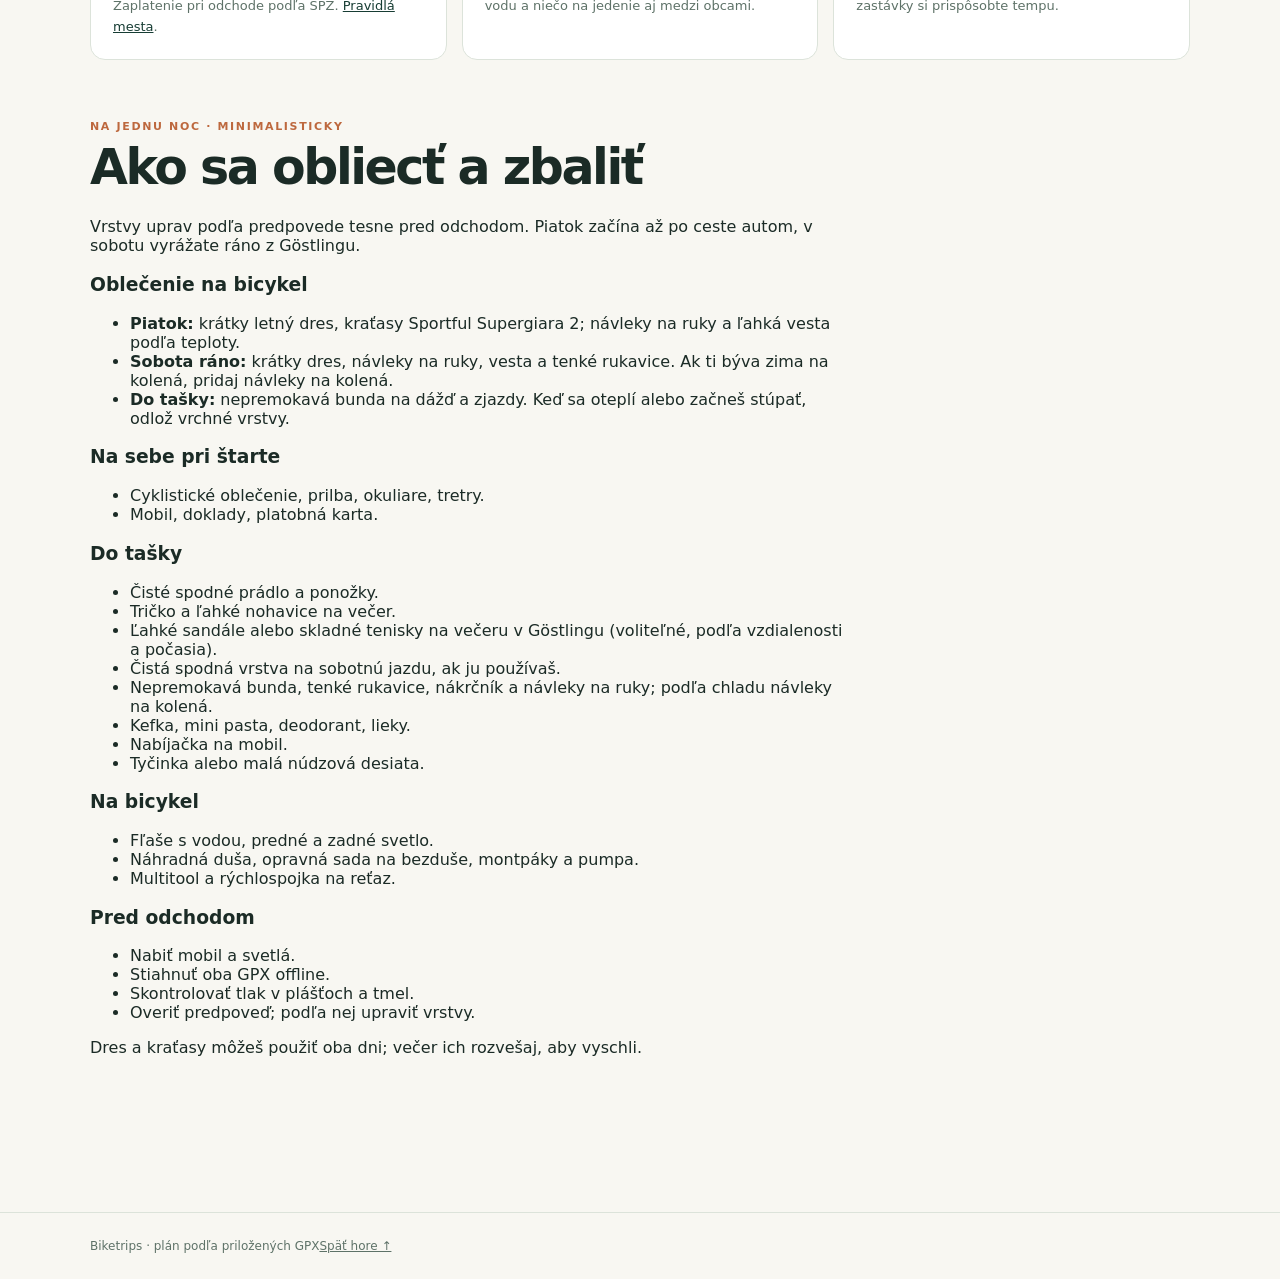
==== commit 0a207c17: "Add optional evening shoes to Ybbstal packing list" ====
--- a/ybbstal-cyklovylet.html
+++ b/ybbstal-cyklovylet.html
@@ -48,6 +48,7 @@
 <ul>
 <li>Čisté spodné prádlo a ponožky.</li>
 <li>Tričko a ľahké nohavice na večer.</li>
+<li>Ľahké sandále alebo skladné tenisky na večeru v Göstlingu (voliteľné, podľa vzdialenosti a počasia).</li>
 <li>Čistá spodná vrstva na sobotnú jazdu, ak ju používaš.</li>
 <li>Nepremokavá bunda, tenké rukavice, nákrčník a návleky na ruky; podľa chladu návleky na kolená.</li>
 <li>Kefka, mini pasta, deodorant, lieky.</li>
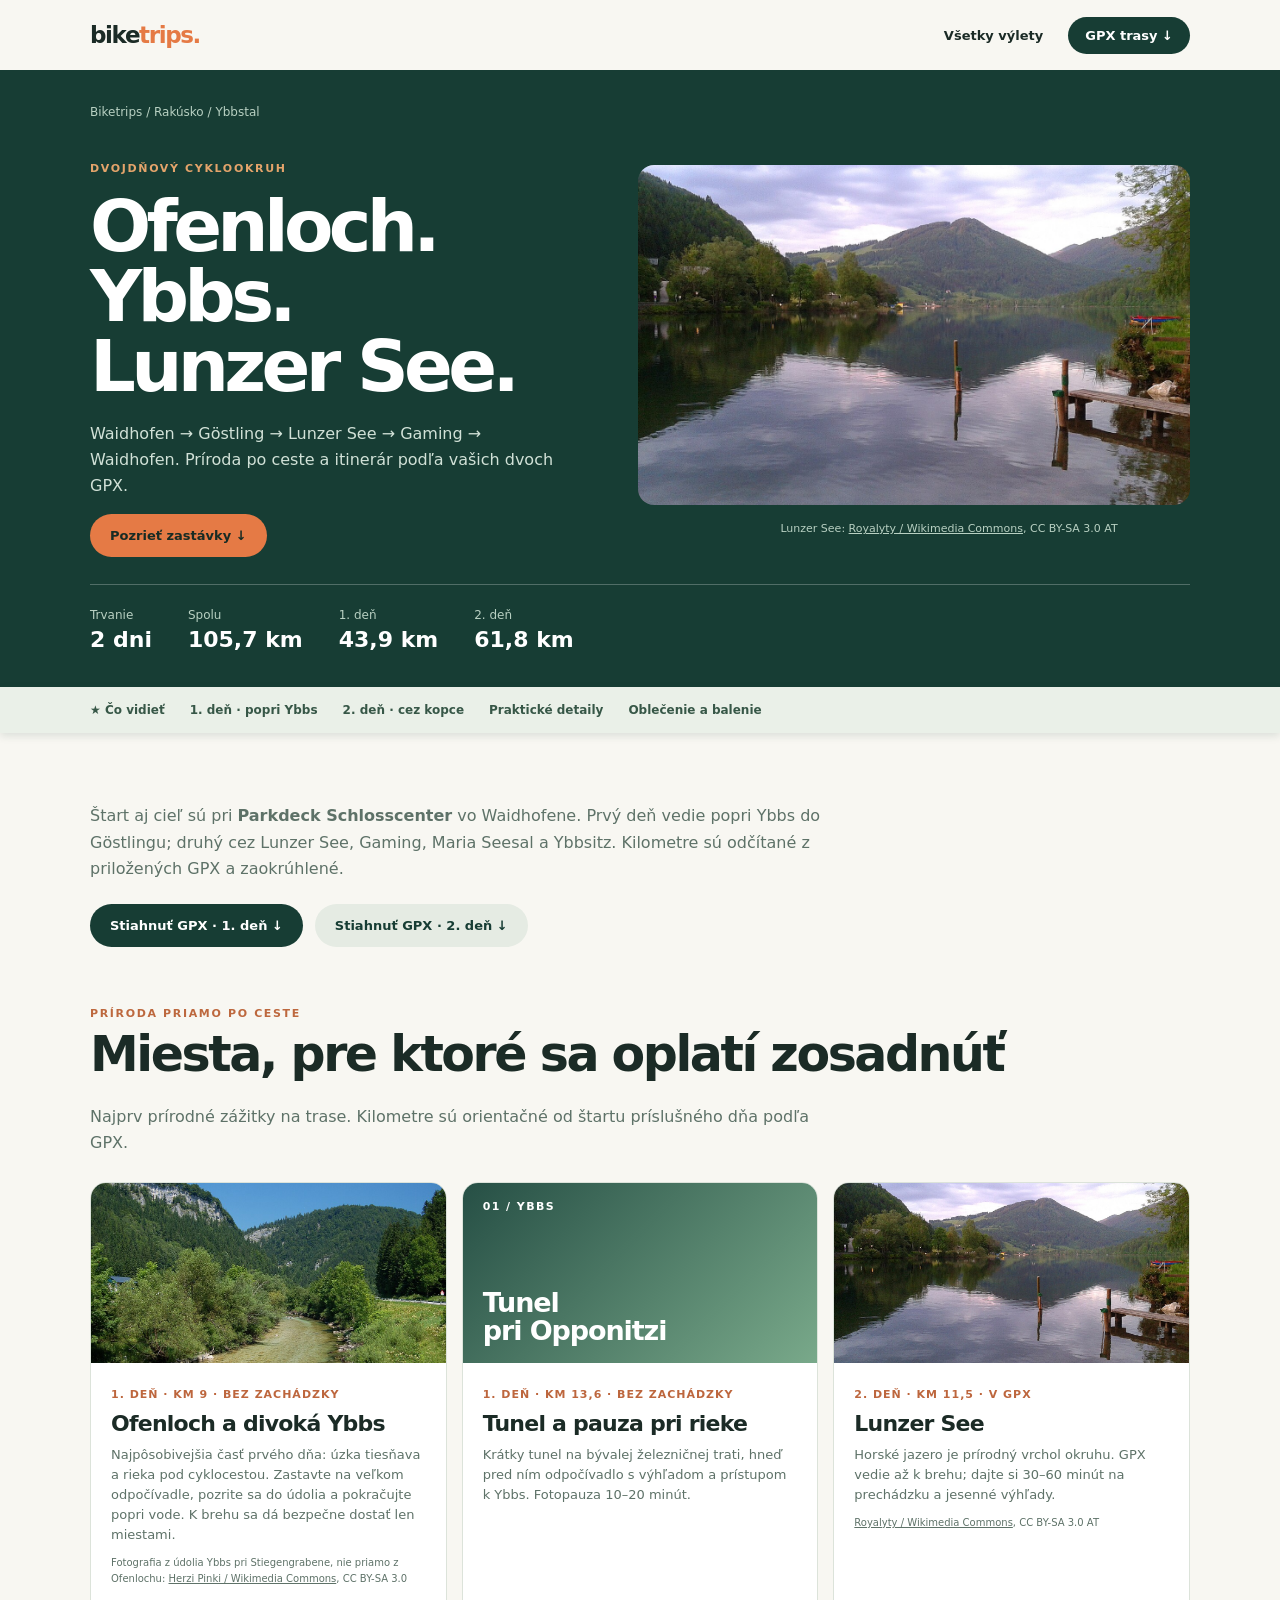
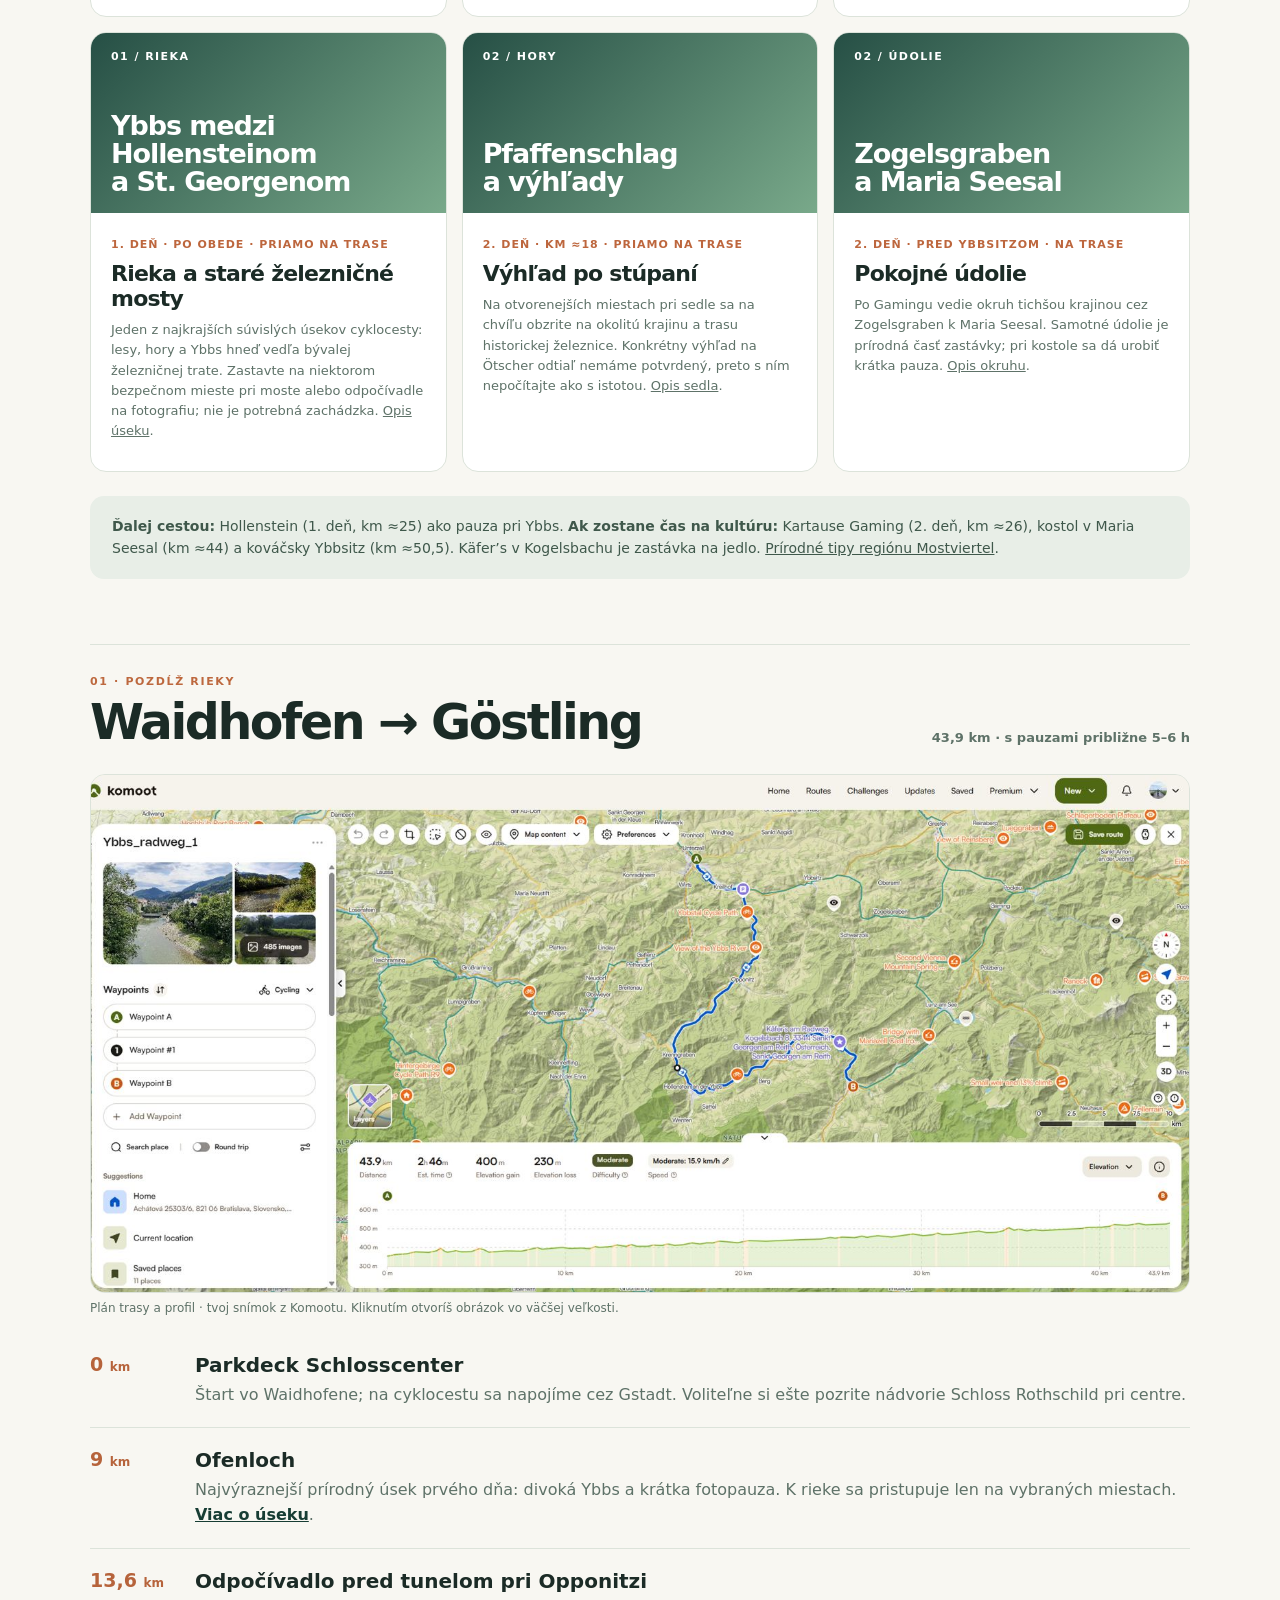
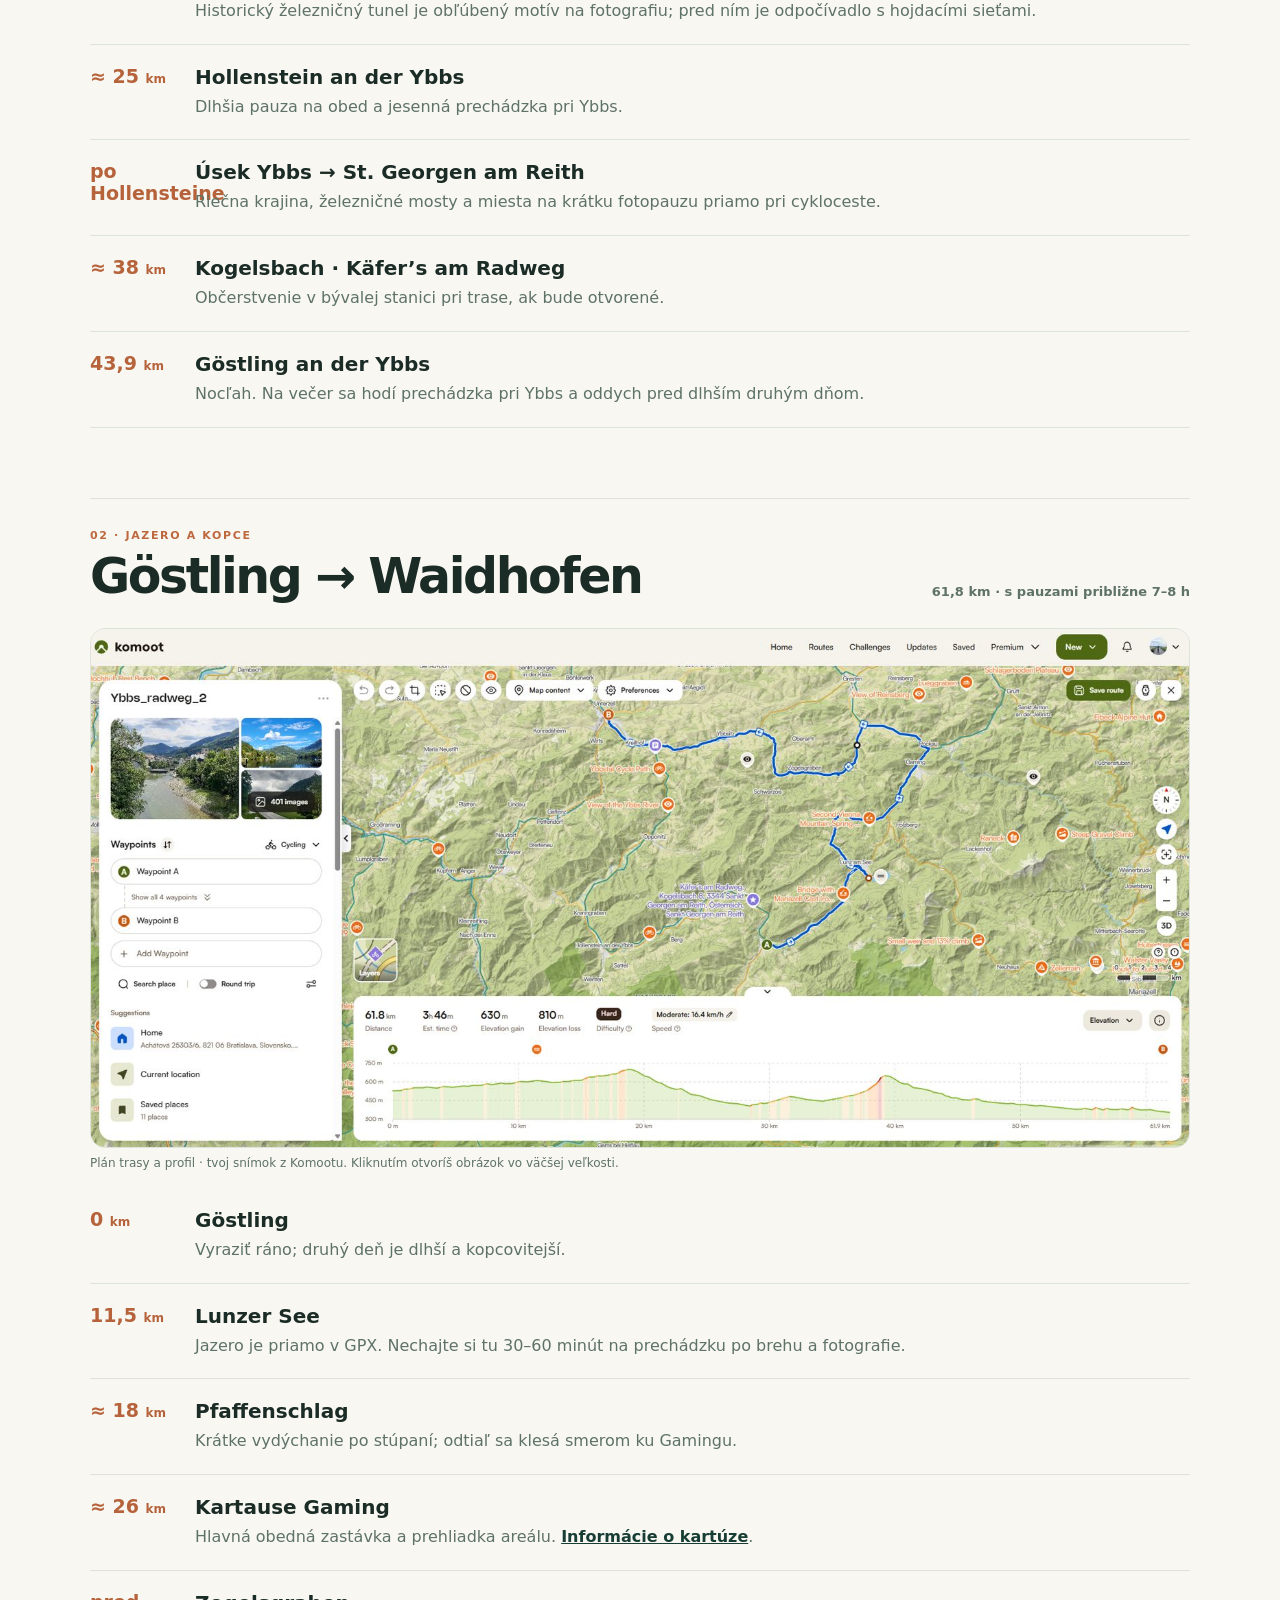
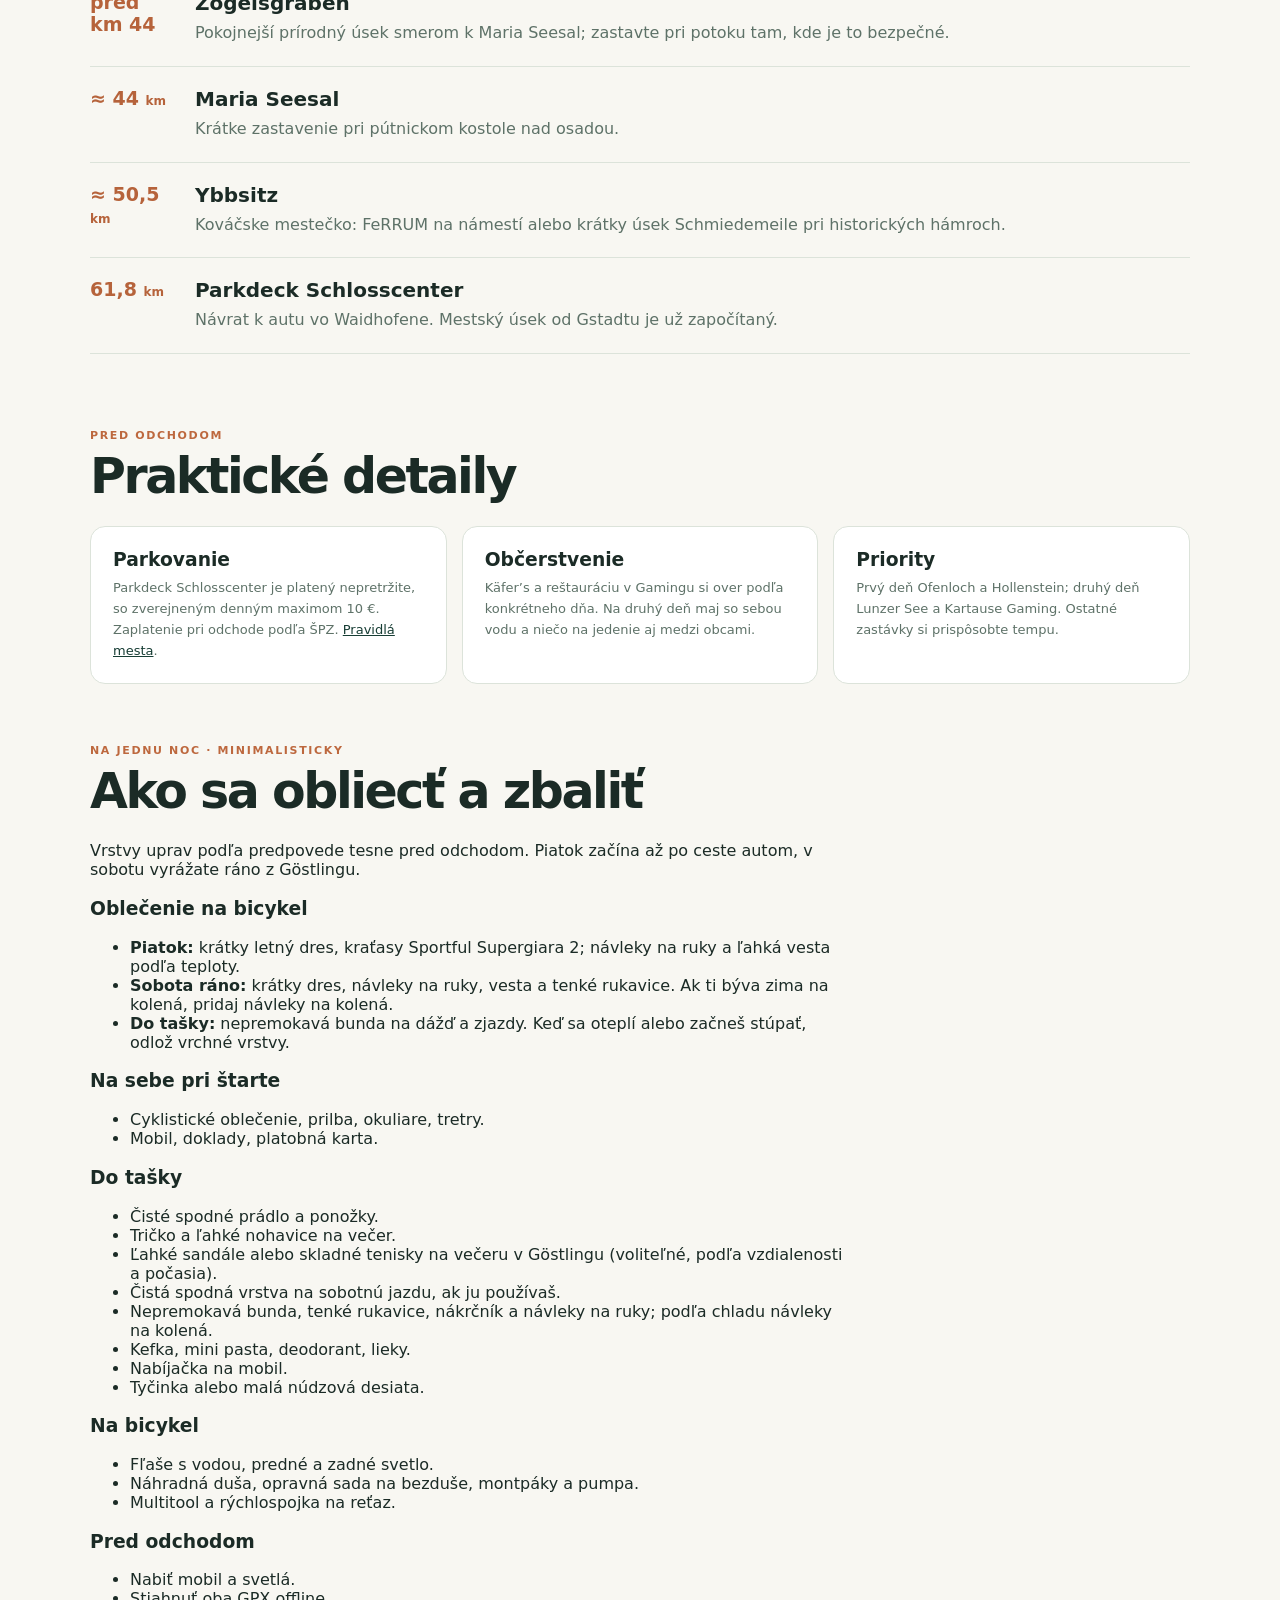
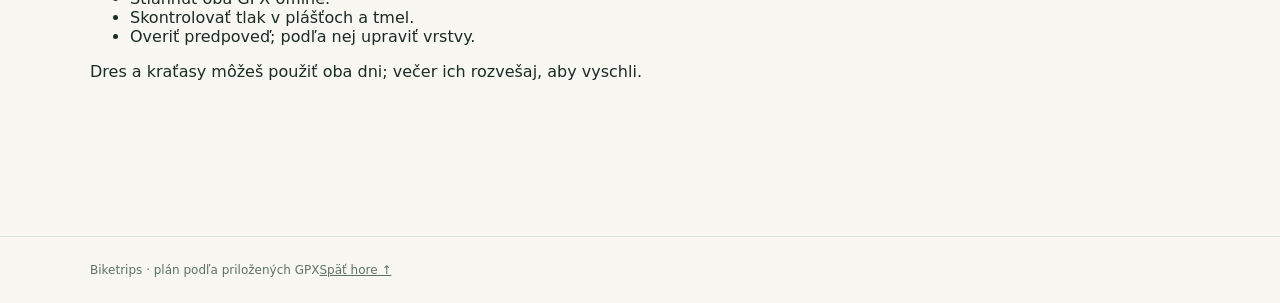
==== commit adc6dbcc: "Expand Ybbstal nature points of interest along both days" ====
--- a/ybbstal-cyklovylet.html
+++ b/ybbstal-cyklovylet.html
@@ -2,7 +2,10 @@
 <article class="highlight"><img src="images/ybbs-stiegengraben.jpg" alt="Rieka Ybbs medzi zalesnenými horami pri Stiegengrabene" loading="lazy"><div class="highlight-body"><small>1. deň · km 9 · bez zachádzky</small><h3>Ofenloch a divoká Ybbs</h3><p>Najpôsobivejšia časť prvého dňa: úzka tiesňava a rieka pod cyklocestou. Zastavte na veľkom odpočívadle, pozrite sa do údolia a pokračujte popri vode. K brehu sa dá bezpečne dostať len miestami.</p><p class="photo-credit">Fotografia z údolia Ybbs pri Stiegengrabene, nie priamo z Ofenlochu: <a href="https://commons.wikimedia.org/wiki/File:River_Ybbs,_Stiegengraben.jpg">Herzi Pinki / Wikimedia Commons</a>, CC BY-SA 3.0</p></div></article>
 <article class="highlight"><div class="highlight-visual"><span>01 / YBBS</span><strong>Tunel<br>pri Opponitzi</strong></div><div class="highlight-body"><small>1. deň · km 13,6 · bez zachádzky</small><h3>Tunel a pauza pri rieke</h3><p>Krátky tunel na bývalej železničnej trati, hneď pred ním odpočívadlo s výhľadom a prístupom k Ybbs. Fotopauza 10–20 minút.</p></div></article>
 <article class="highlight"><img src="images/lunzer-see.jpg" alt="Lunzer See medzi horami" loading="lazy"><div class="highlight-body"><small>2. deň · km 11,5 · v GPX</small><h3>Lunzer See</h3><p>Horské jazero je prírodný vrchol okruhu. GPX vedie až k brehu; dajte si 30–60 minút na prechádzku a jesenné výhľady.</p><p class="photo-credit"><a href="https://commons.wikimedia.org/wiki/File:Lunzer_See.jpg">Royalyty / Wikimedia Commons</a>, CC BY-SA 3.0 AT</p></div></article>
-</div><div class="poi-note"><p><strong>Ďalej cestou:</strong> Hollenstein (1. deň, km ≈25) ako pokojná pauza pri Ybbs; Pfaffenschlag (2. deň, km ≈18) po stúpaní s výhľadom. <strong>Ak zostane čas na kultúru:</strong> Kartause Gaming (2. deň, km ≈26), Maria Seesal (km ≈44) a kováčsky Ybbsitz (km ≈50,5). Käfer’s v Kogelsbachu je zastávka na jedlo. <a href="https://www.mostviertel.at/sehenswertes-ybbstalradweg">Prírodné tipy regiónu Mostviertel</a>.</p></div></section>
+<article class="highlight"><div class="highlight-visual"><span>01 / RIEKA</span><strong>Ybbs medzi<br>Hollensteinom<br>a St. Georgenom</strong></div><div class="highlight-body"><small>1. deň · po obede · priamo na trase</small><h3>Rieka a staré železničné mosty</h3><p>Jeden z najkrajších súvislých úsekov cyklocesty: lesy, hory a Ybbs hneď vedľa bývalej železničnej trate. Zastavte na niektorom bezpečnom mieste pri moste alebo odpočívadle na fotografiu; nie je potrebná zachádzka. <a href="https://www.mostviertel.at/touren/radeln-for-family-goestling-an-der-ybbs-tour-1-nach-hollensteinybbs">Opis úseku</a>.</p></div></article>
+<article class="highlight"><div class="highlight-visual"><span>02 / HORY</span><strong>Pfaffenschlag<br>a výhľady</strong></div><div class="highlight-body"><small>2. deň · km ≈18 · priamo na trase</small><h3>Výhľad po stúpaní</h3><p>Na otvorenejších miestach pri sedle sa na chvíľu obzrite na okolitú krajinu a trasu historickej železnice. Konkrétny výhľad na Ötscher odtiaľ nemáme potvrdený, preto s ním nepočítajte ako s istotou. <a href="https://www.ybbstaler-alpen.at/a-erlauftalradweg">Opis sedla</a>.</p></div></article>
+<article class="highlight"><div class="highlight-visual"><span>02 / ÚDOLIE</span><strong>Zogelsgraben<br>a Maria Seesal</strong></div><div class="highlight-body"><small>2. deň · pred Ybbsitzom · na trase</small><h3>Pokojné údolie</h3><p>Po Gamingu vedie okruh tichšou krajinou cez Zogelsgraben k Maria Seesal. Samotné údolie je prírodná časť zastávky; pri kostole sa dá urobiť krátka pauza. <a href="https://www.mostviertel.at/touren/mostviertel-von-mild-bis-wild">Opis okruhu</a>.</p></div></article>
+</div><div class="poi-note"><p><strong>Ďalej cestou:</strong> Hollenstein (1. deň, km ≈25) ako pauza pri Ybbs. <strong>Ak zostane čas na kultúru:</strong> Kartause Gaming (2. deň, km ≈26), kostol v Maria Seesal (km ≈44) a kováčsky Ybbsitz (km ≈50,5). Käfer’s v Kogelsbachu je zastávka na jedlo. <a href="https://www.mostviertel.at/sehenswertes-ybbstalradweg">Prírodné tipy regiónu Mostviertel</a>.</p></div></section>
     <section class="day" aria-labelledby="day1"><div class="day-head"><div><span class="eyebrow">01 · Pozdĺž rieky</span><h2 id="day1">Waidhofen → Göstling</h2></div><p>43,9 km · s pauzami približne 5–6 h</p></div>
       <figure class="route-map"><a href="images/ybbstal-den-1-komoot.jpg" target="_blank" rel="noopener"><img src="images/ybbstal-den-1-komoot.jpg" alt="Mapa prvého dňa od Waidhofenu popri Ybbs do Göstlingu a výškový profil" loading="lazy"></a><figcaption>Plán trasy a profil · tvoj snímok z Komootu. Kliknutím otvoríš obrázok vo väčšej veľkosti.</figcaption></figure>
       <ol class="stops">
@@ -10,6 +13,7 @@
         <li class="stop"><span class="km">9 <small>km</small></span><div><h3>Ofenloch</h3><p>Najvýraznejší prírodný úsek prvého dňa: divoká Ybbs a krátka fotopauza. K rieke sa pristupuje len na vybraných miestach. <a href="https://www.mostviertel.at/sehenswertes-ybbstalradweg">Viac o úseku</a>.</p></div></li>
         <li class="stop"><span class="km">13,6 <small>km</small></span><div><h3>Odpočívadlo pred tunelom pri Opponitzi</h3><p>Historický železničný tunel je obľúbený motív na fotografiu; pred ním je odpočívadlo s hojdacími sieťami.</p></div></li>
         <li class="stop"><span class="km">≈ 25 <small>km</small></span><div><h3>Hollenstein an der Ybbs</h3><p>Dlhšia pauza na obed a jesenná prechádzka pri Ybbs.</p></div></li>
+        <li class="stop"><span class="km">po Hollensteine</span><div><h3>Úsek Ybbs → St. Georgen am Reith</h3><p>Riečna krajina, železničné mosty a miesta na krátku fotopauzu priamo pri cykloceste.</p></div></li>
         <li class="stop"><span class="km">≈ 38 <small>km</small></span><div><h3>Kogelsbach · Käfer’s am Radweg</h3><p>Občerstvenie v bývalej stanici pri trase, ak bude otvorené.</p></div></li>
         <li class="stop"><span class="km">43,9 <small>km</small></span><div><h3>Göstling an der Ybbs</h3><p>Nocľah. Na večer sa hodí prechádzka pri Ybbs a oddych pred dlhším druhým dňom.</p></div></li>
       </ol>
@@ -22,6 +26,7 @@
         <li class="stop"><span class="km">11,5 <small>km</small></span><div><h3>Lunzer See</h3><p>Jazero je priamo v GPX. Nechajte si tu 30–60 minút na prechádzku po brehu a fotografie.</p></div></li>
         <li class="stop"><span class="km">≈ 18 <small>km</small></span><div><h3>Pfaffenschlag</h3><p>Krátke vydýchanie po stúpaní; odtiaľ sa klesá smerom ku Gamingu.</p></div></li>
         <li class="stop"><span class="km">≈ 26 <small>km</small></span><div><h3>Kartause Gaming</h3><p>Hlavná obedná zastávka a prehliadka areálu. <a href="https://www.mostviertel.at/ausflug-freizeit/hotel-kartause-gaming">Informácie o kartúze</a>.</p></div></li>
+        <li class="stop"><span class="km">pred km 44</span><div><h3>Zogelsgraben</h3><p>Pokojnejší prírodný úsek smerom k Maria Seesal; zastavte pri potoku tam, kde je to bezpečné.</p></div></li>
         <li class="stop"><span class="km">≈ 44 <small>km</small></span><div><h3>Maria Seesal</h3><p>Krátke zastavenie pri pútnickom kostole nad osadou.</p></div></li>
         <li class="stop"><span class="km">≈ 50,5 <small>km</small></span><div><h3>Ybbsitz</h3><p>Kováčske mestečko: FeRRUM na námestí alebo krátky úsek Schmiedemeile pri historických hámroch.</p></div></li>
         <li class="stop"><span class="km">61,8 <small>km</small></span><div><h3>Parkdeck Schlosscenter</h3><p>Návrat k autu vo Waidhofene. Mestský úsek od Gstadtu je už započítaný.</p></div></li>
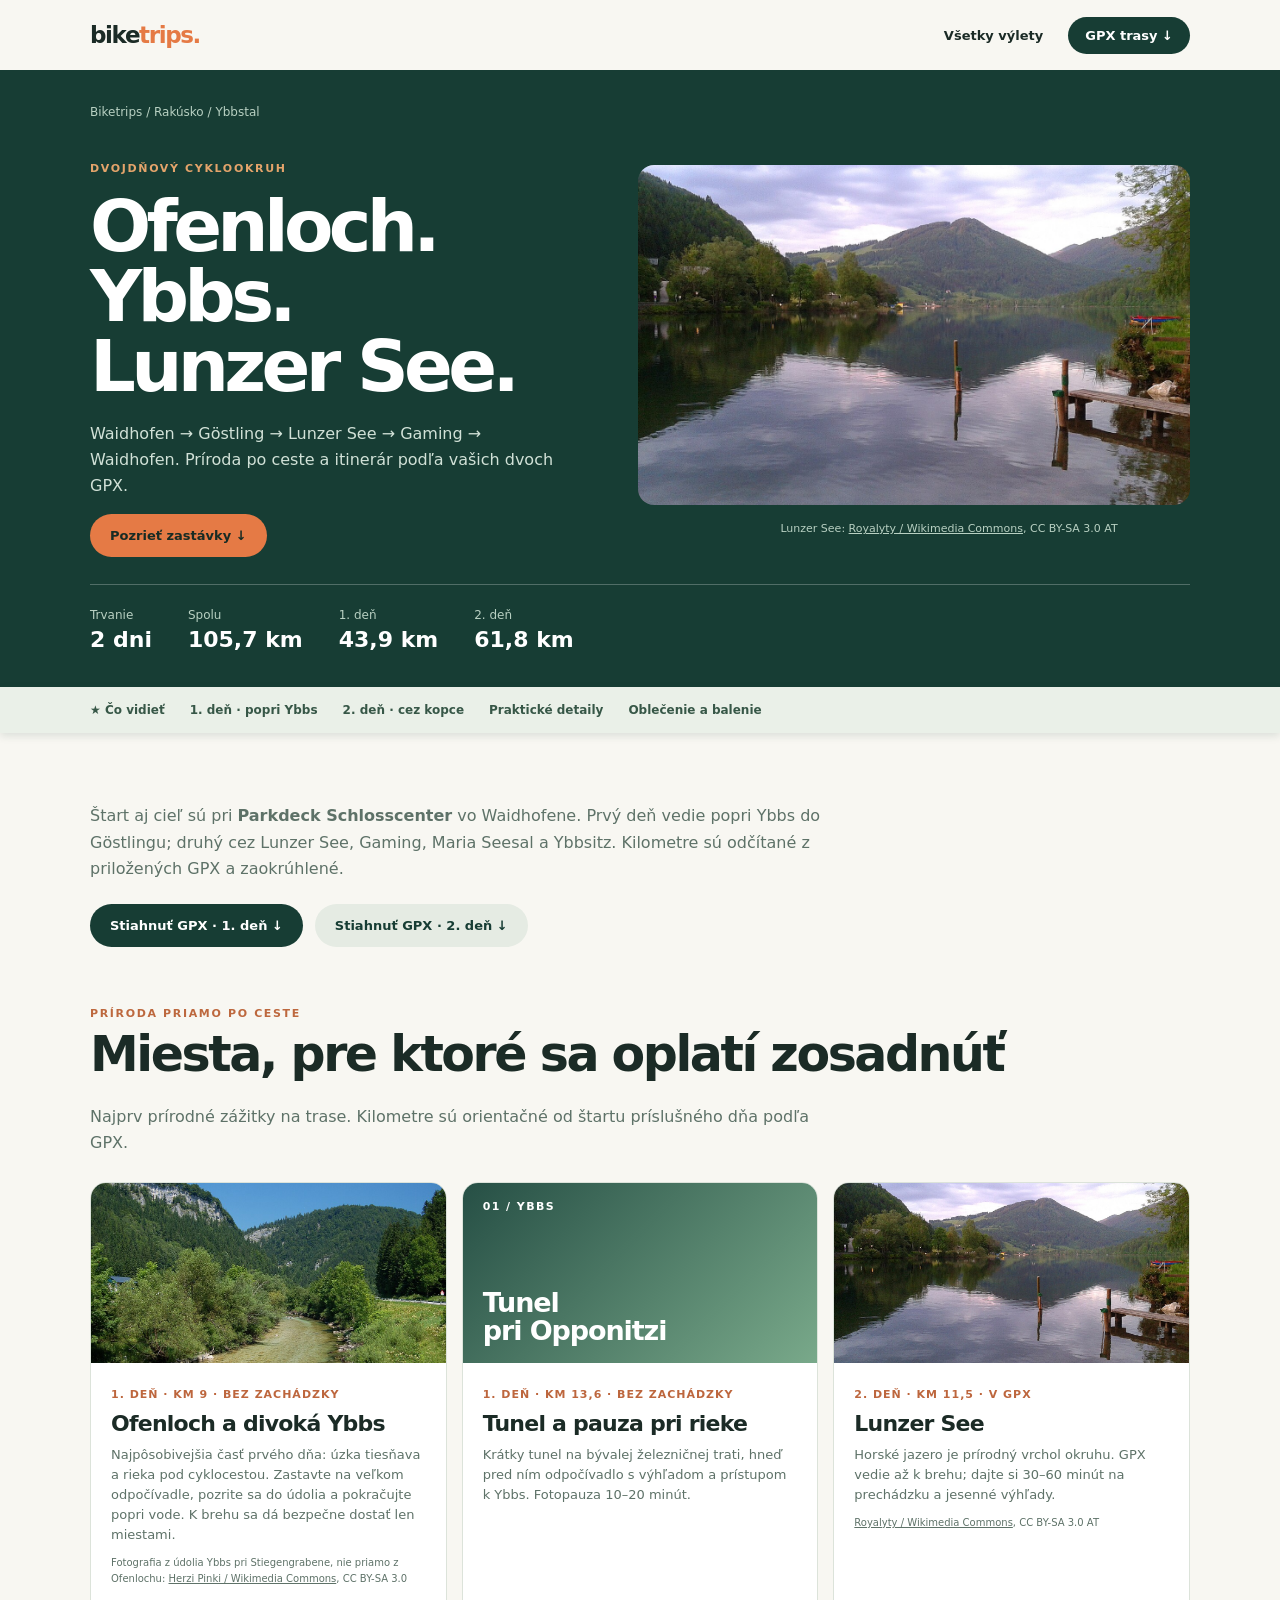
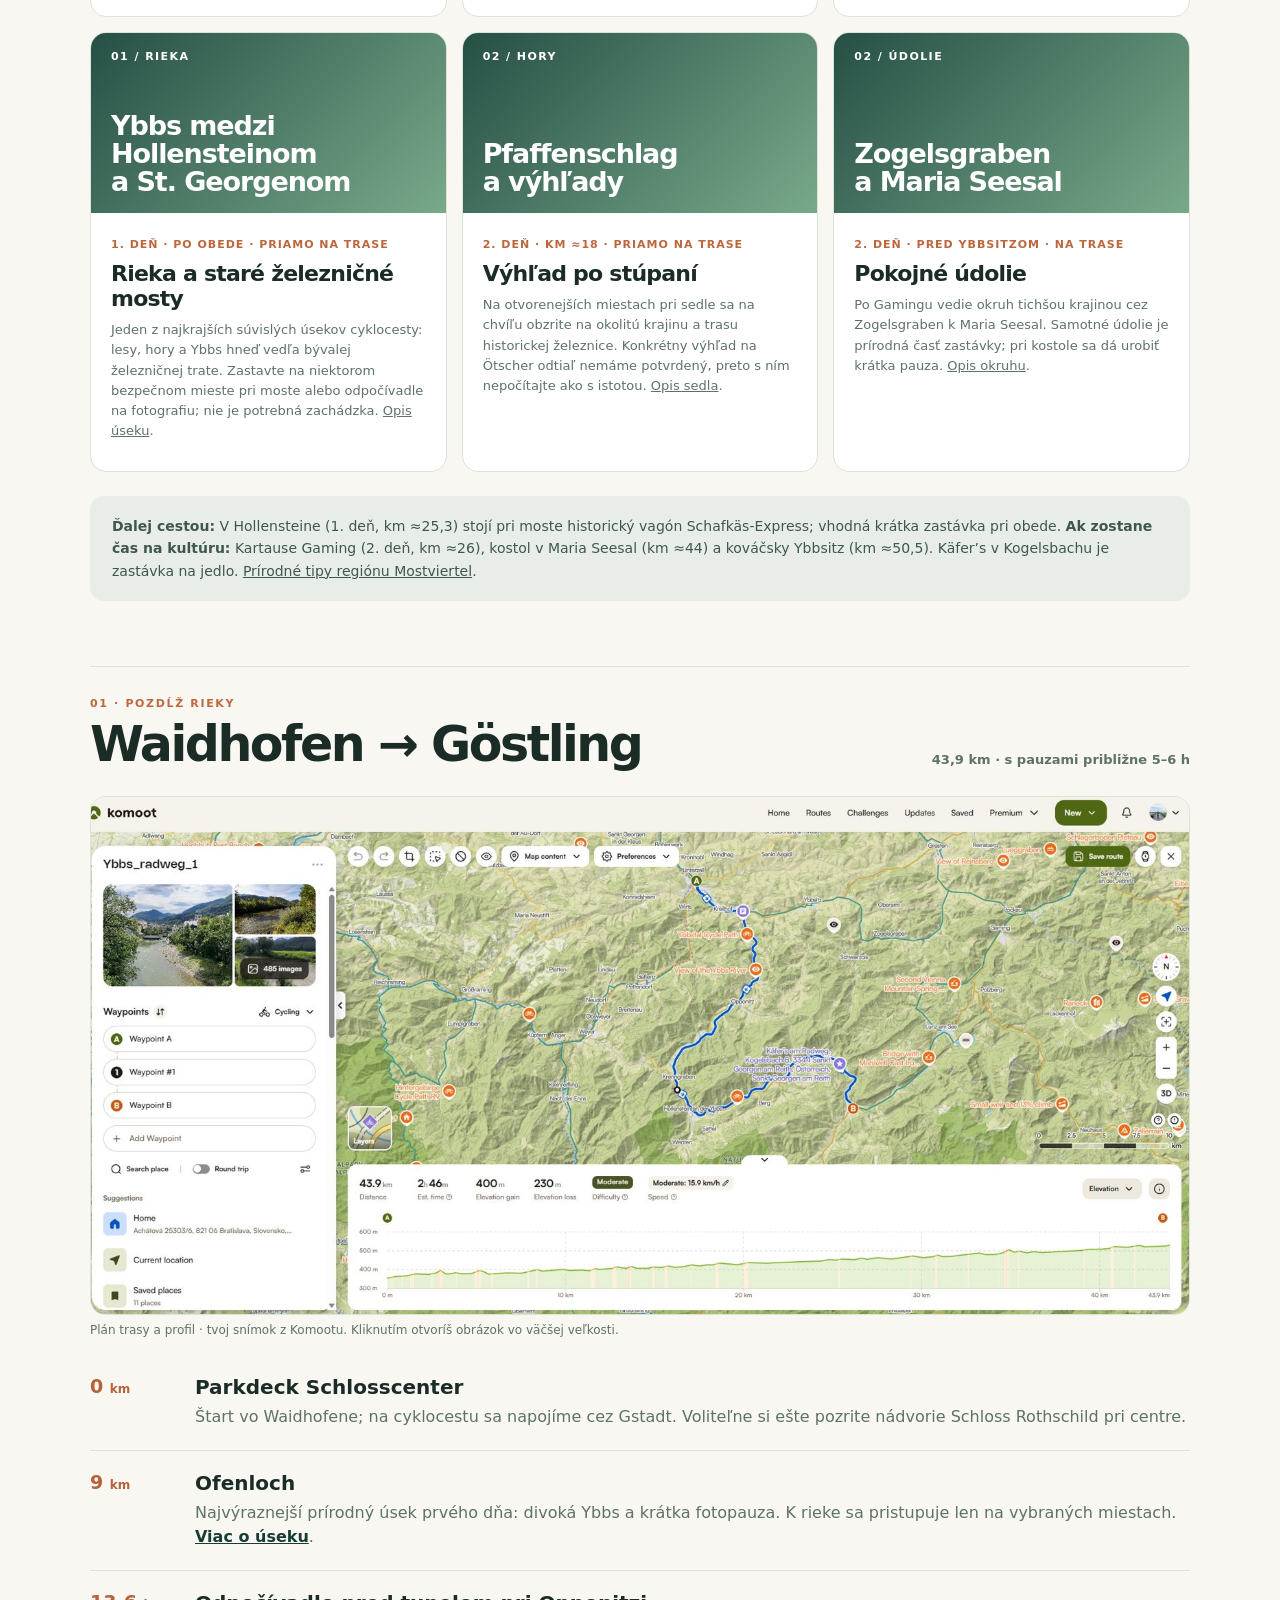
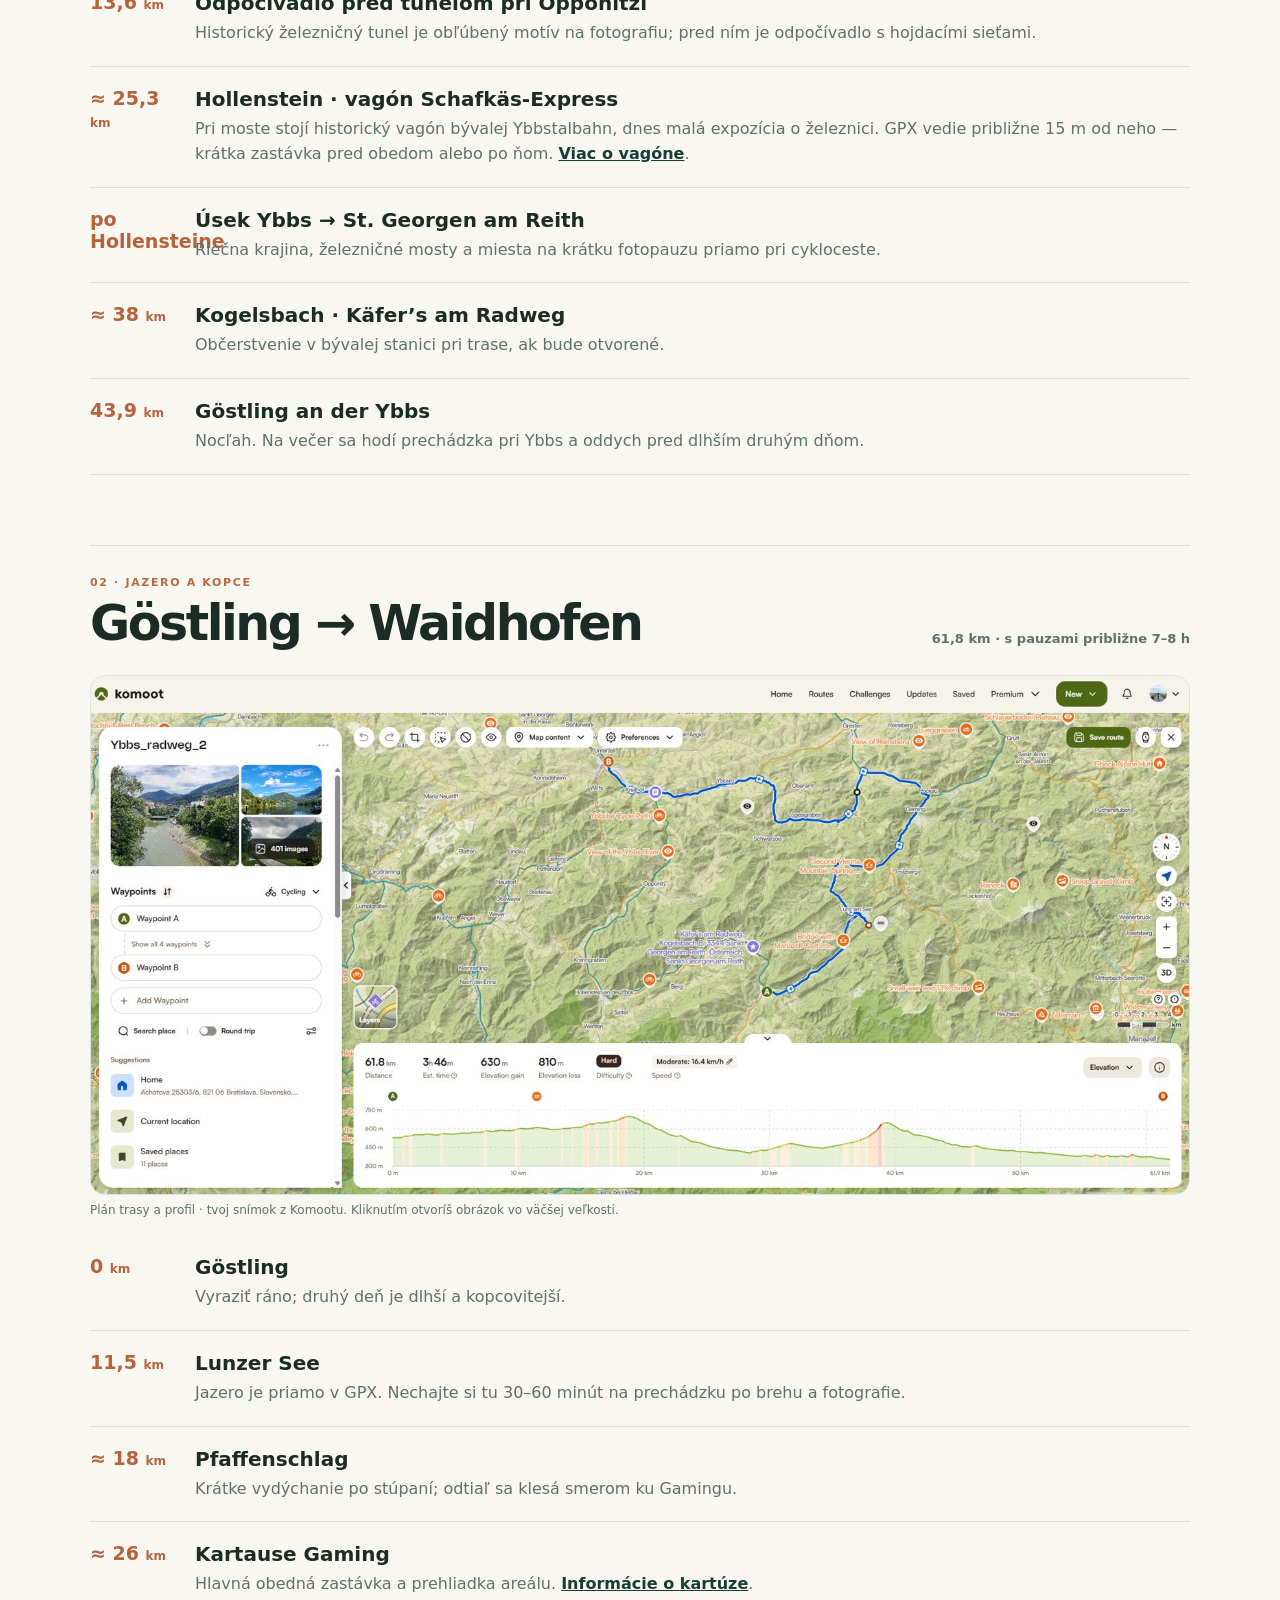
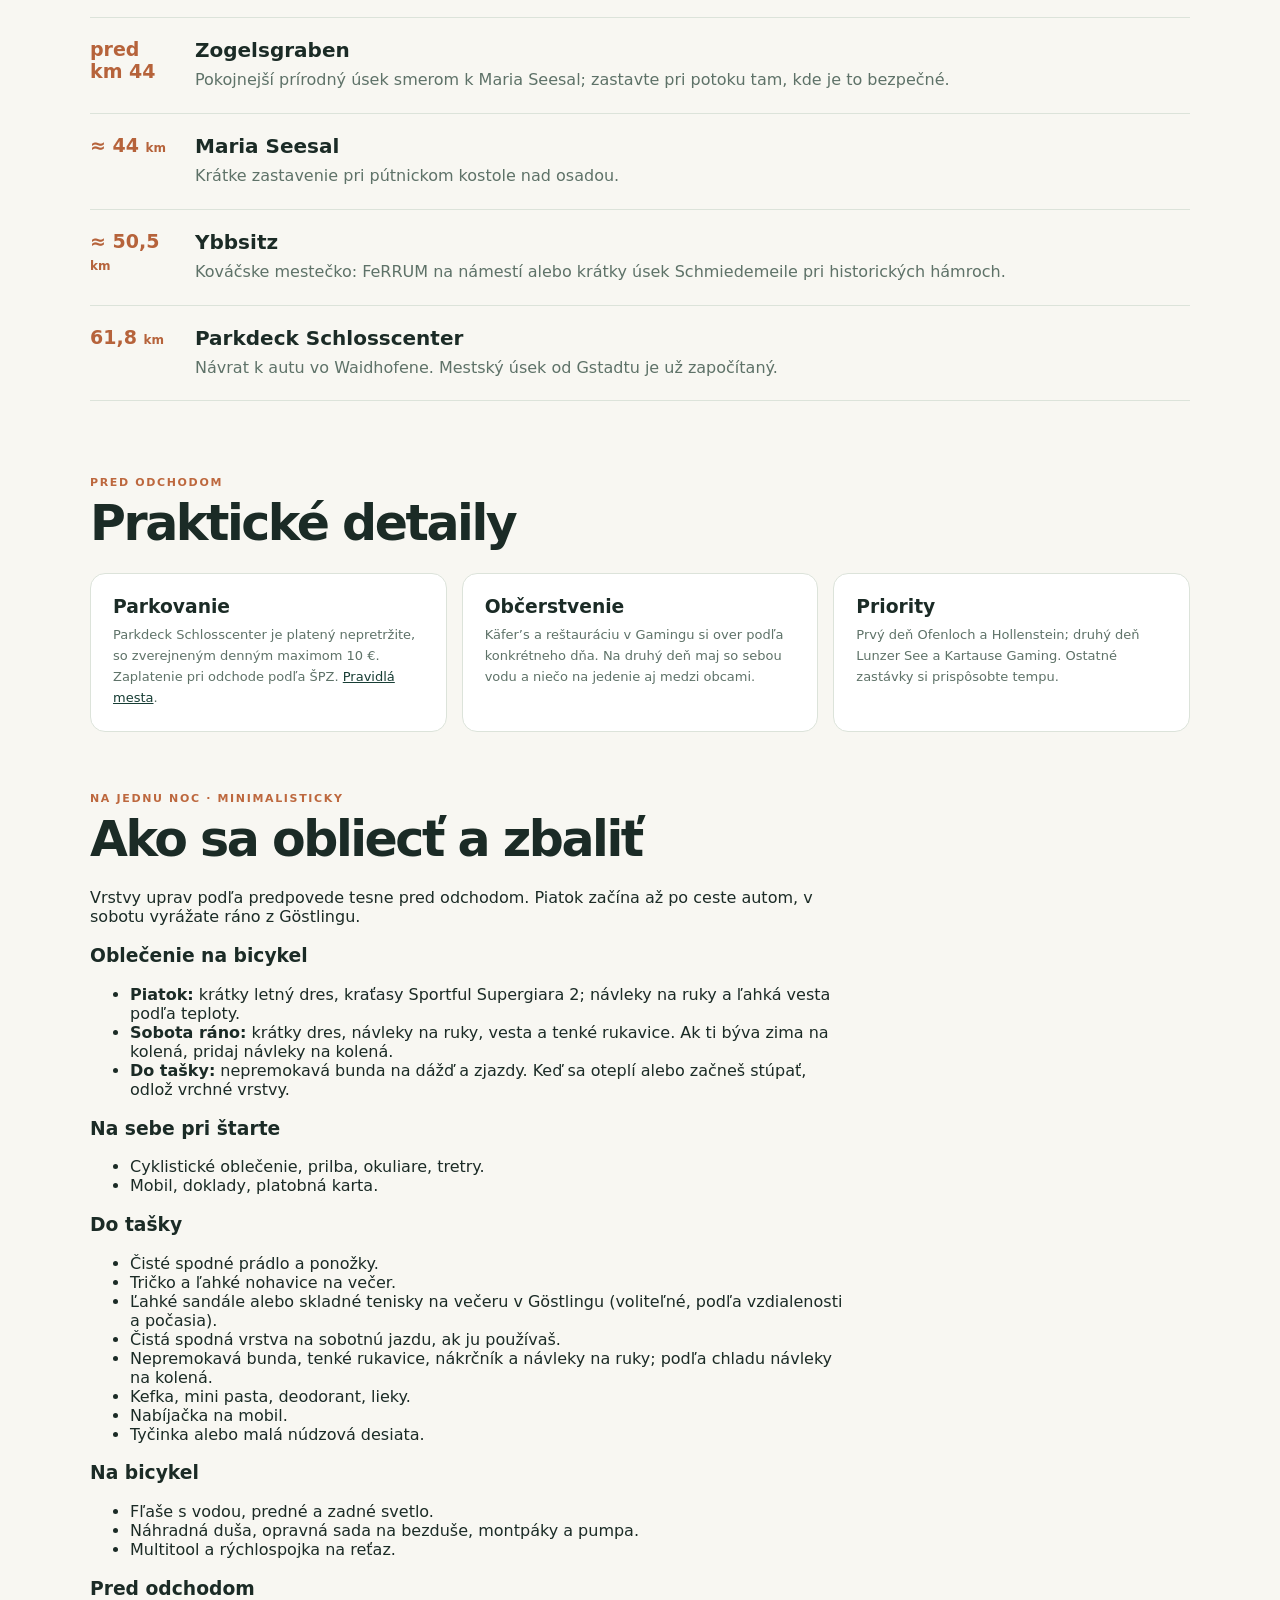
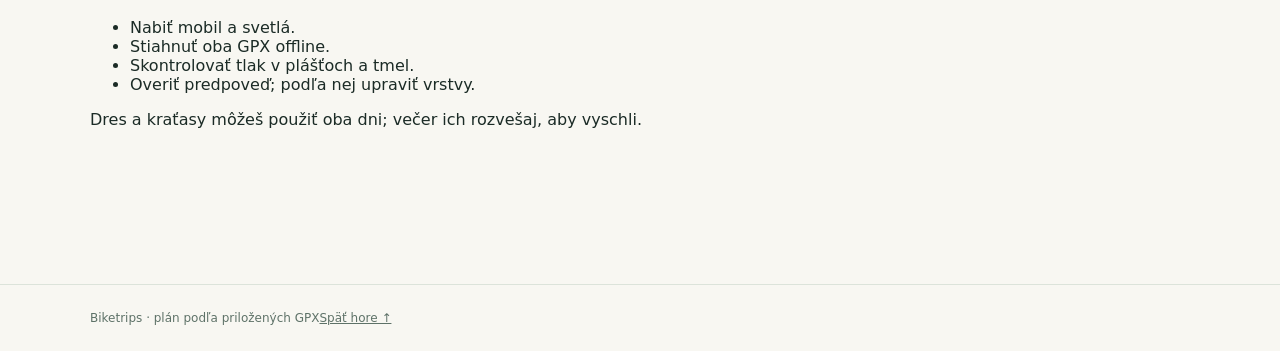
==== commit eb196aed: "Add historic Schafkäs Express wagon at Hollenstein" ====
--- a/ybbstal-cyklovylet.html
+++ b/ybbstal-cyklovylet.html
@@ -5,14 +5,14 @@
 <article class="highlight"><div class="highlight-visual"><span>01 / RIEKA</span><strong>Ybbs medzi<br>Hollensteinom<br>a St. Georgenom</strong></div><div class="highlight-body"><small>1. deň · po obede · priamo na trase</small><h3>Rieka a staré železničné mosty</h3><p>Jeden z najkrajších súvislých úsekov cyklocesty: lesy, hory a Ybbs hneď vedľa bývalej železničnej trate. Zastavte na niektorom bezpečnom mieste pri moste alebo odpočívadle na fotografiu; nie je potrebná zachádzka. <a href="https://www.mostviertel.at/touren/radeln-for-family-goestling-an-der-ybbs-tour-1-nach-hollensteinybbs">Opis úseku</a>.</p></div></article>
 <article class="highlight"><div class="highlight-visual"><span>02 / HORY</span><strong>Pfaffenschlag<br>a výhľady</strong></div><div class="highlight-body"><small>2. deň · km ≈18 · priamo na trase</small><h3>Výhľad po stúpaní</h3><p>Na otvorenejších miestach pri sedle sa na chvíľu obzrite na okolitú krajinu a trasu historickej železnice. Konkrétny výhľad na Ötscher odtiaľ nemáme potvrdený, preto s ním nepočítajte ako s istotou. <a href="https://www.ybbstaler-alpen.at/a-erlauftalradweg">Opis sedla</a>.</p></div></article>
 <article class="highlight"><div class="highlight-visual"><span>02 / ÚDOLIE</span><strong>Zogelsgraben<br>a Maria Seesal</strong></div><div class="highlight-body"><small>2. deň · pred Ybbsitzom · na trase</small><h3>Pokojné údolie</h3><p>Po Gamingu vedie okruh tichšou krajinou cez Zogelsgraben k Maria Seesal. Samotné údolie je prírodná časť zastávky; pri kostole sa dá urobiť krátka pauza. <a href="https://www.mostviertel.at/touren/mostviertel-von-mild-bis-wild">Opis okruhu</a>.</p></div></article>
-</div><div class="poi-note"><p><strong>Ďalej cestou:</strong> Hollenstein (1. deň, km ≈25) ako pauza pri Ybbs. <strong>Ak zostane čas na kultúru:</strong> Kartause Gaming (2. deň, km ≈26), kostol v Maria Seesal (km ≈44) a kováčsky Ybbsitz (km ≈50,5). Käfer’s v Kogelsbachu je zastávka na jedlo. <a href="https://www.mostviertel.at/sehenswertes-ybbstalradweg">Prírodné tipy regiónu Mostviertel</a>.</p></div></section>
+</div><div class="poi-note"><p><strong>Ďalej cestou:</strong> V Hollensteine (1. deň, km ≈25,3) stojí pri moste historický vagón Schafkäs-Express; vhodná krátka zastávka pri obede. <strong>Ak zostane čas na kultúru:</strong> Kartause Gaming (2. deň, km ≈26), kostol v Maria Seesal (km ≈44) a kováčsky Ybbsitz (km ≈50,5). Käfer’s v Kogelsbachu je zastávka na jedlo. <a href="https://www.mostviertel.at/sehenswertes-ybbstalradweg">Prírodné tipy regiónu Mostviertel</a>.</p></div></section>
     <section class="day" aria-labelledby="day1"><div class="day-head"><div><span class="eyebrow">01 · Pozdĺž rieky</span><h2 id="day1">Waidhofen → Göstling</h2></div><p>43,9 km · s pauzami približne 5–6 h</p></div>
       <figure class="route-map"><a href="images/ybbstal-den-1-komoot.jpg" target="_blank" rel="noopener"><img src="images/ybbstal-den-1-komoot.jpg" alt="Mapa prvého dňa od Waidhofenu popri Ybbs do Göstlingu a výškový profil" loading="lazy"></a><figcaption>Plán trasy a profil · tvoj snímok z Komootu. Kliknutím otvoríš obrázok vo väčšej veľkosti.</figcaption></figure>
       <ol class="stops">
         <li class="stop"><span class="km">0 <small>km</small></span><div><h3>Parkdeck Schlosscenter</h3><p>Štart vo Waidhofene; na cyklocestu sa napojíme cez Gstadt. Voliteľne si ešte pozrite nádvorie Schloss Rothschild pri centre.</p></div></li>
         <li class="stop"><span class="km">9 <small>km</small></span><div><h3>Ofenloch</h3><p>Najvýraznejší prírodný úsek prvého dňa: divoká Ybbs a krátka fotopauza. K rieke sa pristupuje len na vybraných miestach. <a href="https://www.mostviertel.at/sehenswertes-ybbstalradweg">Viac o úseku</a>.</p></div></li>
         <li class="stop"><span class="km">13,6 <small>km</small></span><div><h3>Odpočívadlo pred tunelom pri Opponitzi</h3><p>Historický železničný tunel je obľúbený motív na fotografiu; pred ním je odpočívadlo s hojdacími sieťami.</p></div></li>
-        <li class="stop"><span class="km">≈ 25 <small>km</small></span><div><h3>Hollenstein an der Ybbs</h3><p>Dlhšia pauza na obed a jesenná prechádzka pri Ybbs.</p></div></li>
+        <li class="stop"><span class="km">≈ 25,3 <small>km</small></span><div><h3>Hollenstein · vagón Schafkäs-Express</h3><p>Pri moste stojí historický vagón bývalej Ybbstalbahn, dnes malá expozícia o železnici. GPX vedie približne 15 m od neho — krátka zastávka pred obedom alebo po ňom. <a href="https://www.noemuseen.at/museum/detail/zeitreisewaggon-auf-den-spuren-der-ybbstalbahn/">Viac o vagóne</a>.</p></div></li>
         <li class="stop"><span class="km">po Hollensteine</span><div><h3>Úsek Ybbs → St. Georgen am Reith</h3><p>Riečna krajina, železničné mosty a miesta na krátku fotopauzu priamo pri cykloceste.</p></div></li>
         <li class="stop"><span class="km">≈ 38 <small>km</small></span><div><h3>Kogelsbach · Käfer’s am Radweg</h3><p>Občerstvenie v bývalej stanici pri trase, ak bude otvorené.</p></div></li>
         <li class="stop"><span class="km">43,9 <small>km</small></span><div><h3>Göstling an der Ybbs</h3><p>Nocľah. Na večer sa hodí prechádzka pri Ybbs a oddych pred dlhším druhým dňom.</p></div></li>
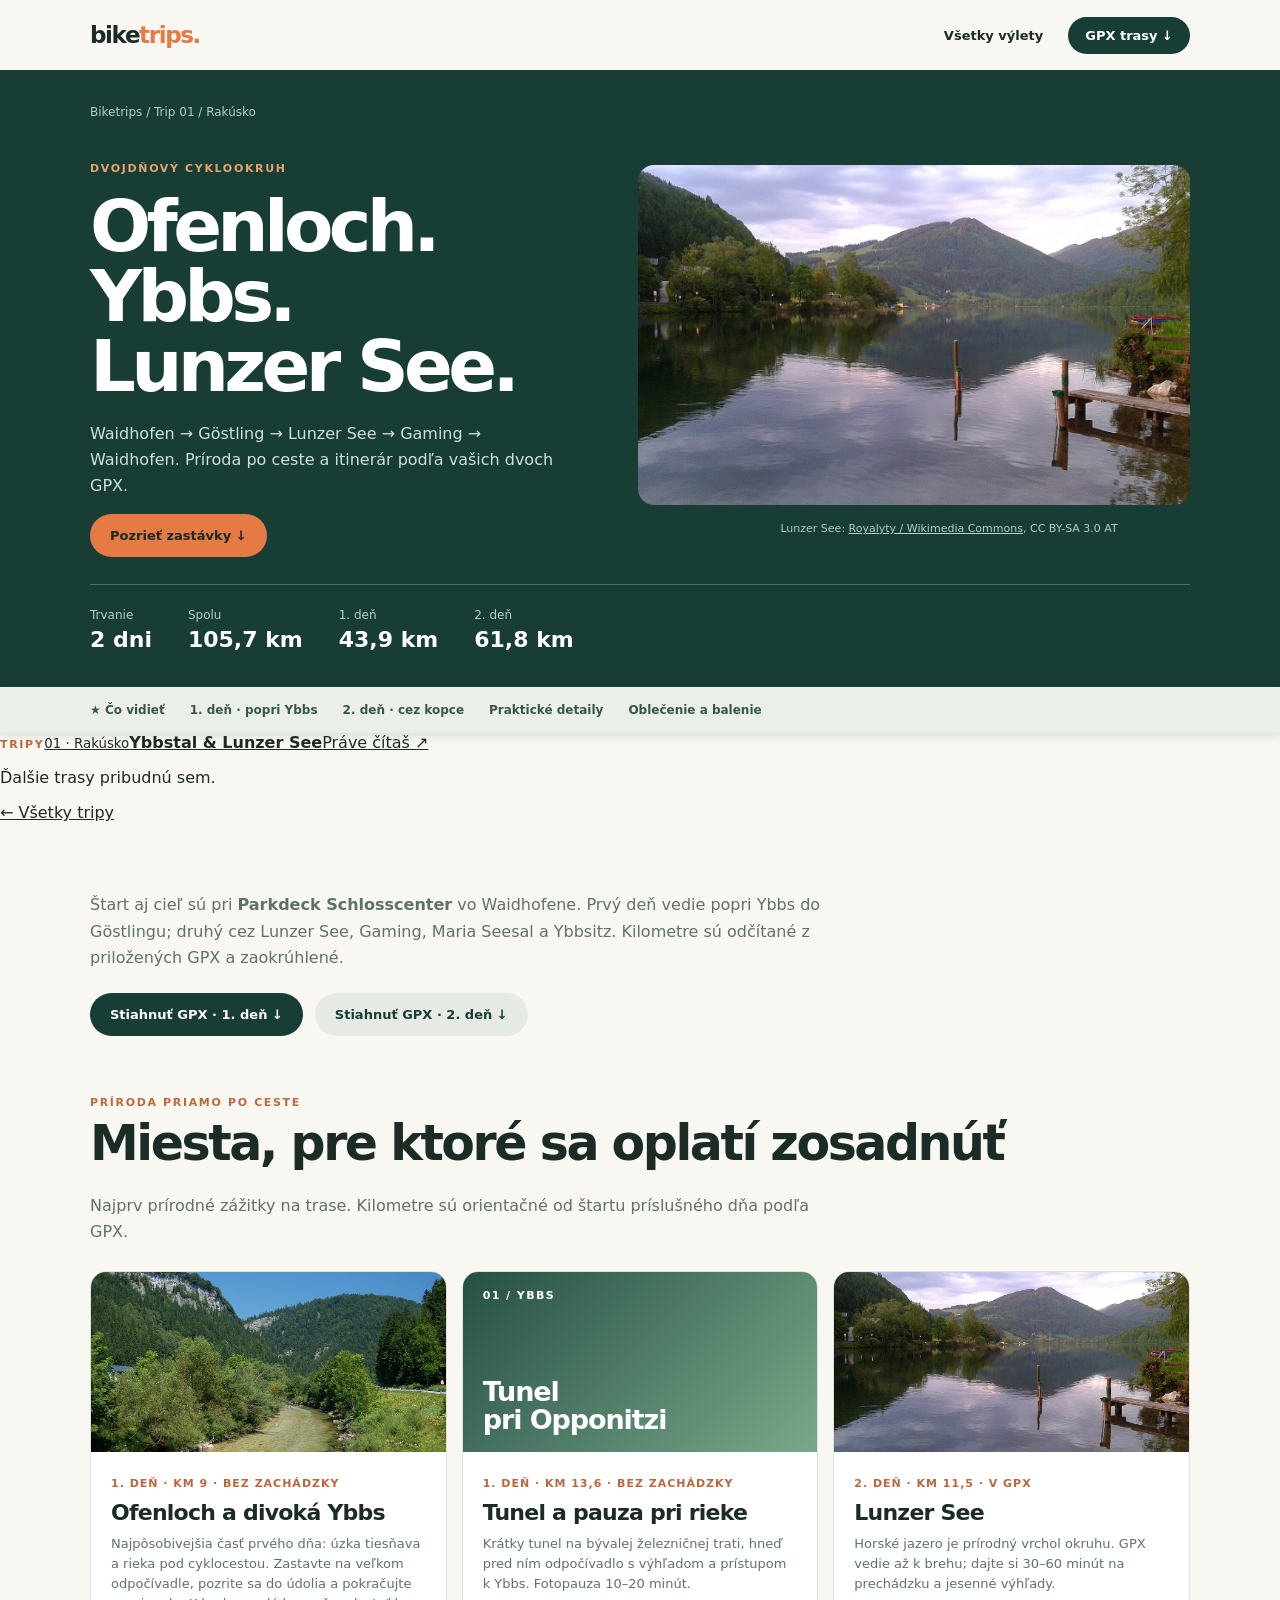
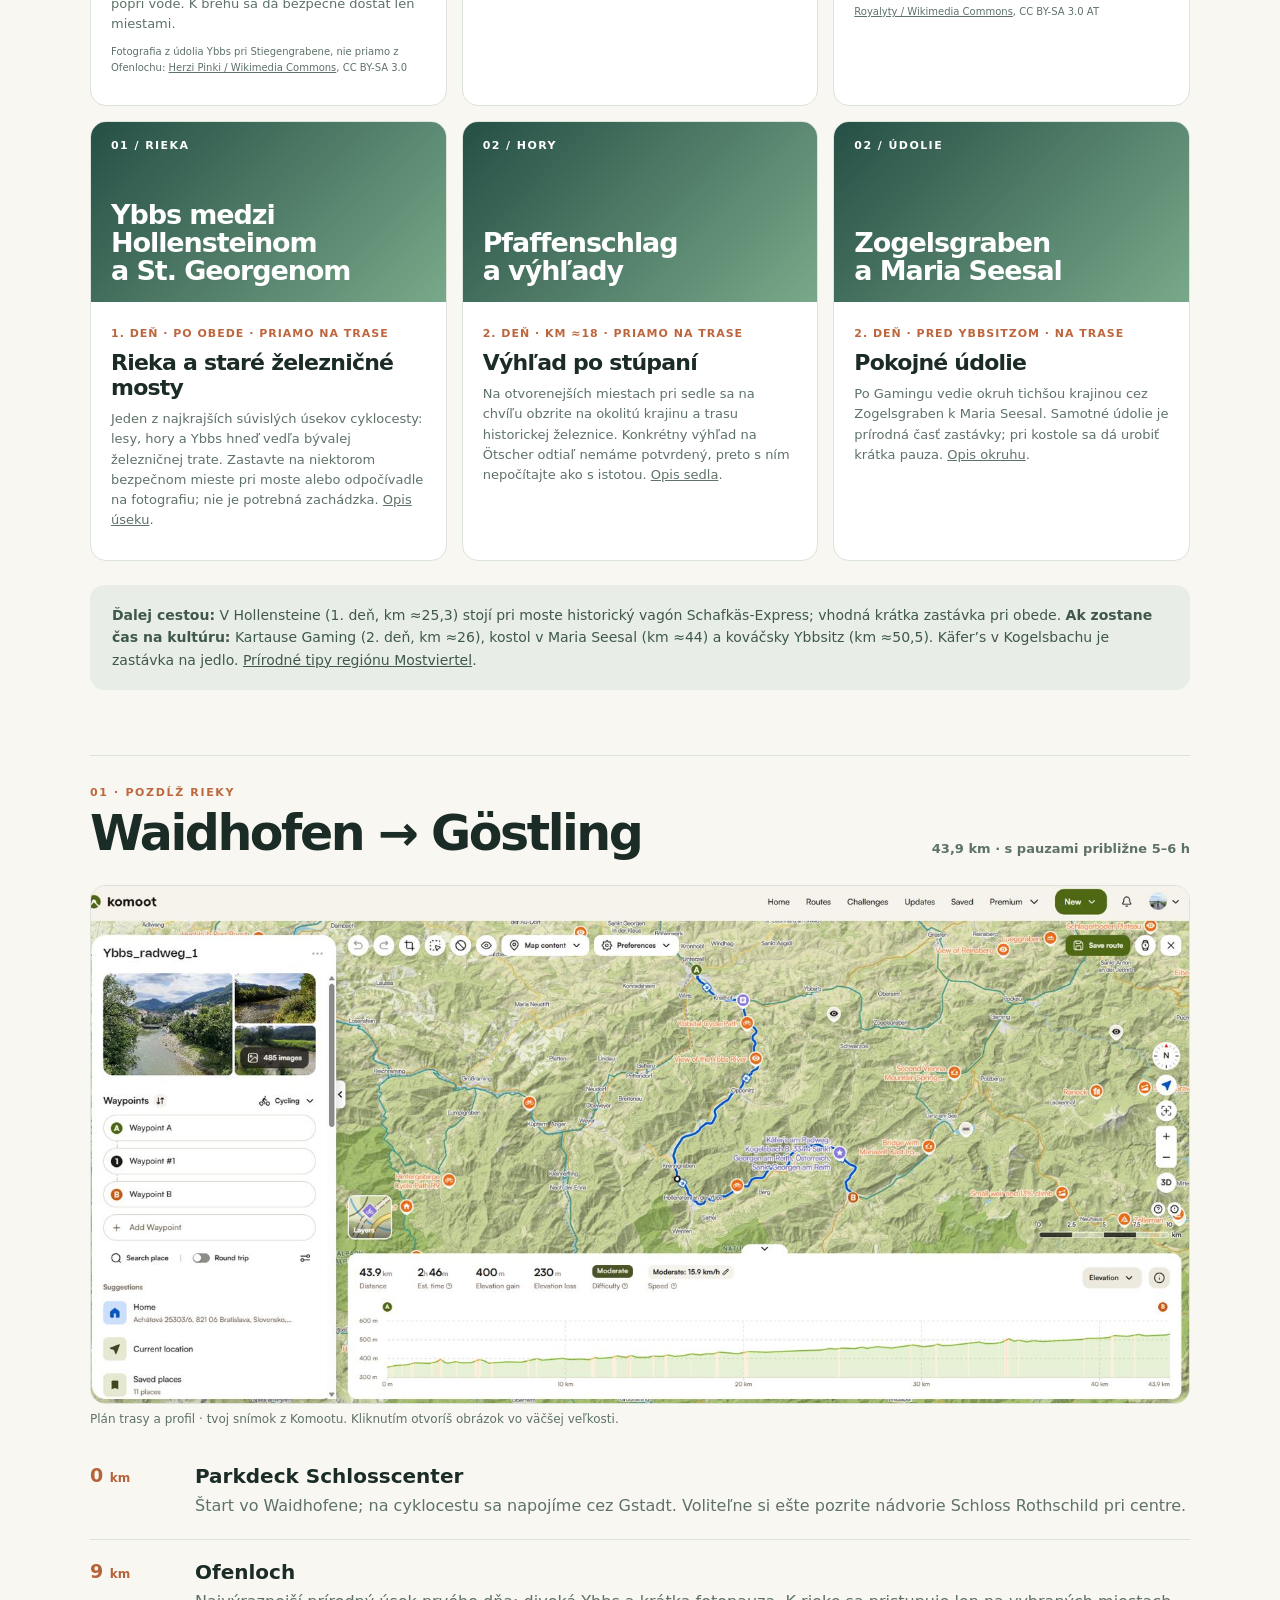
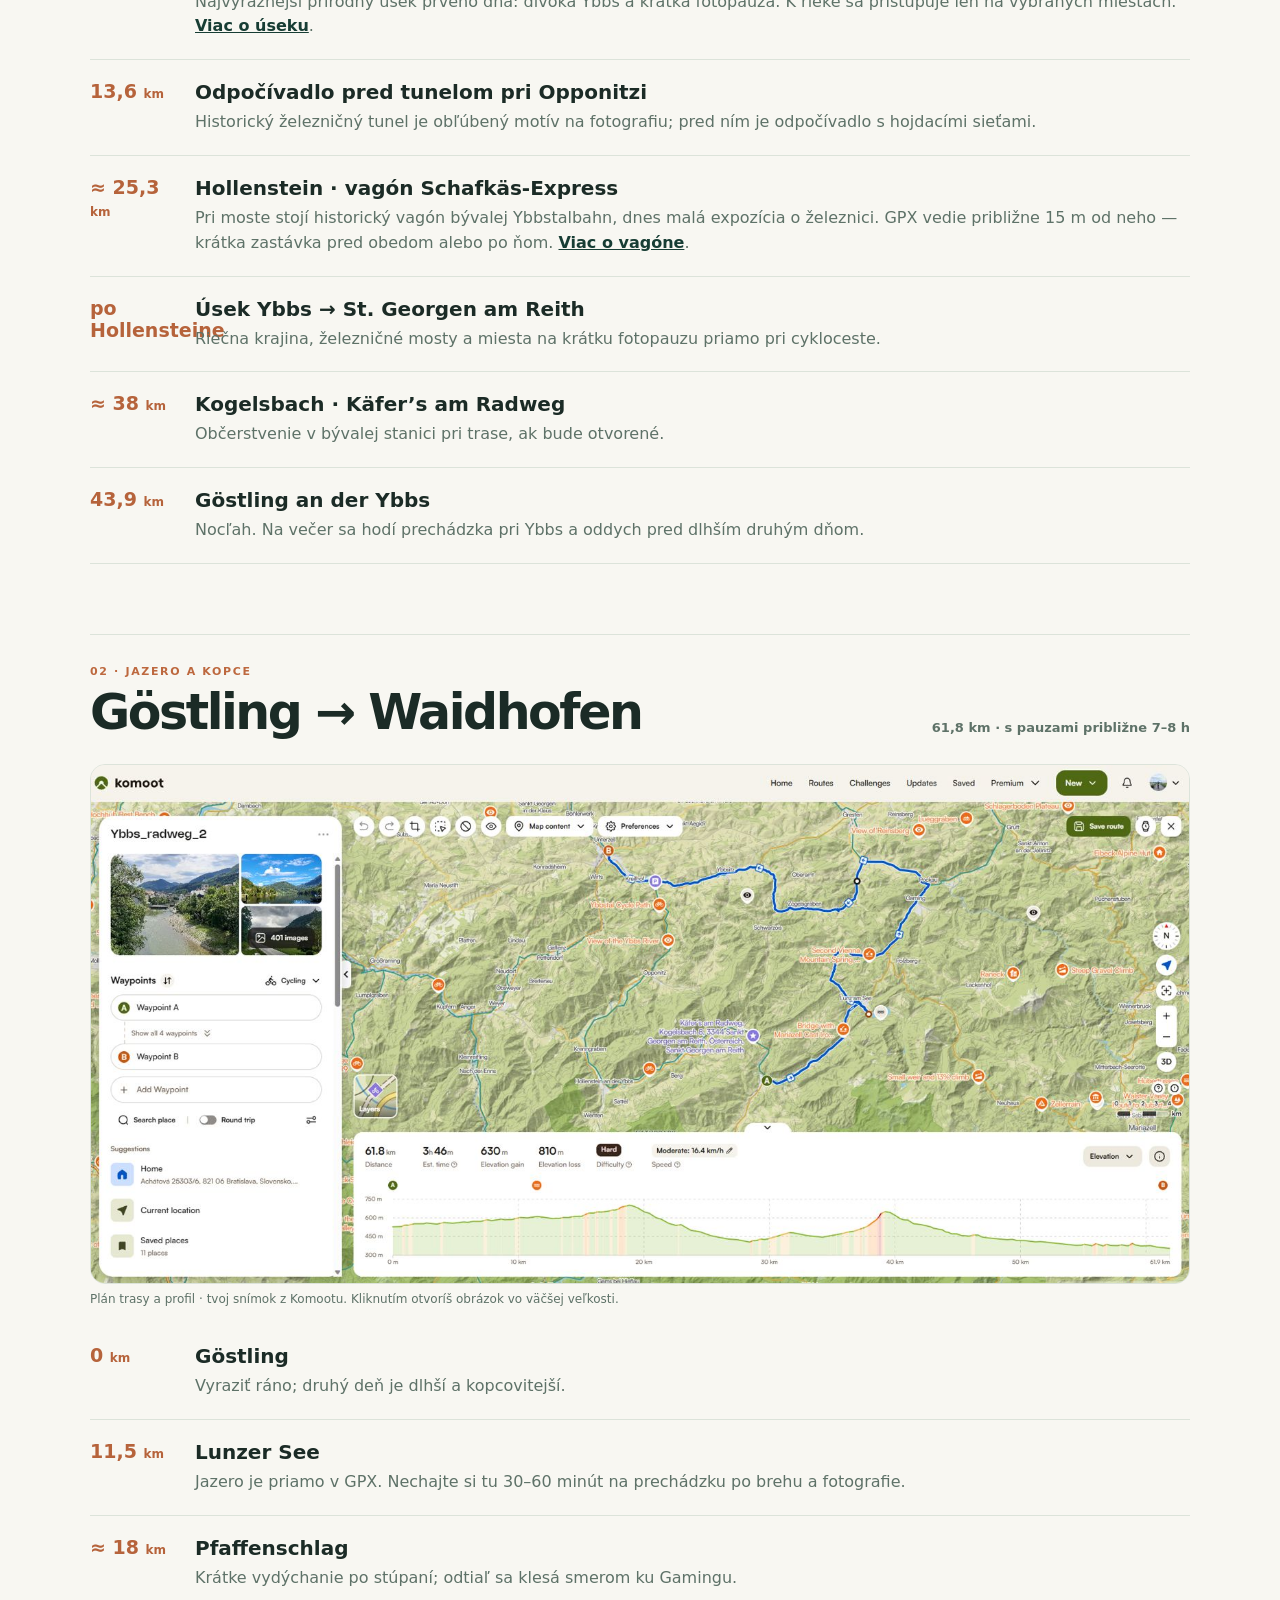
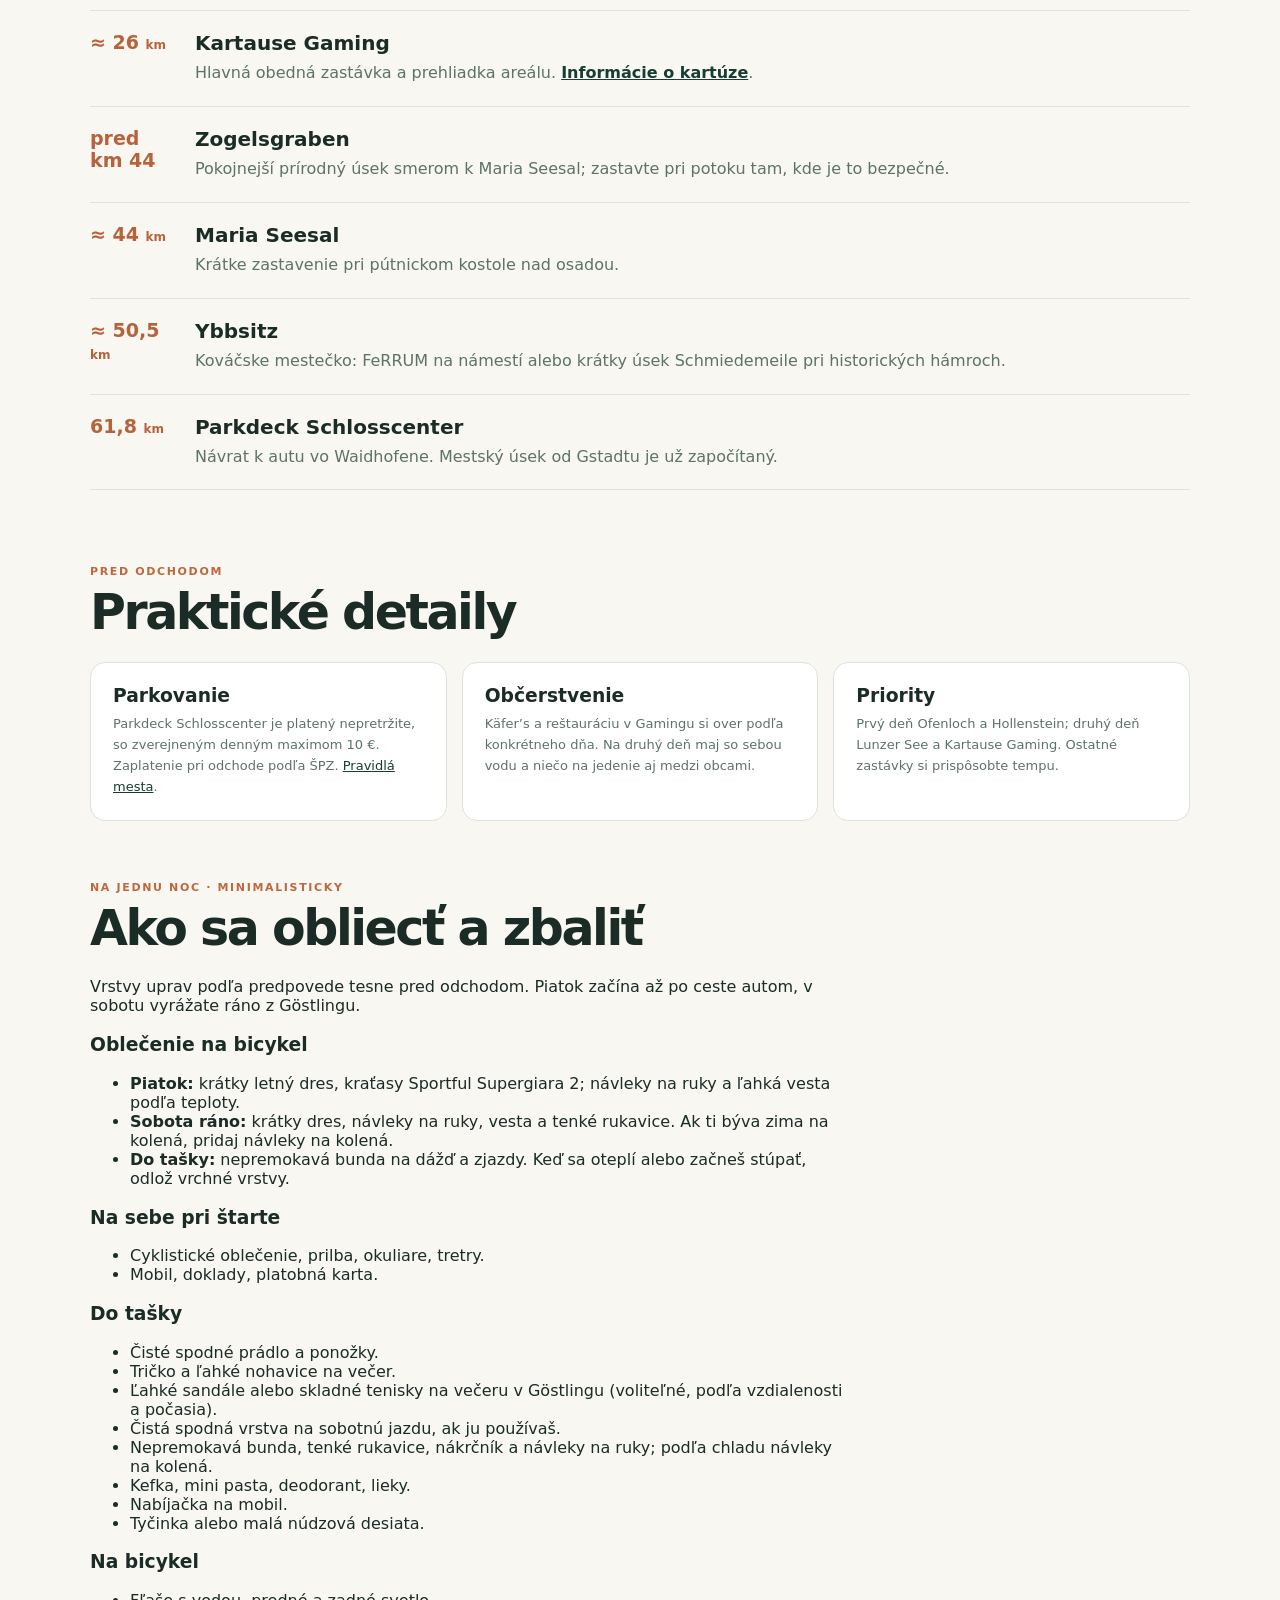
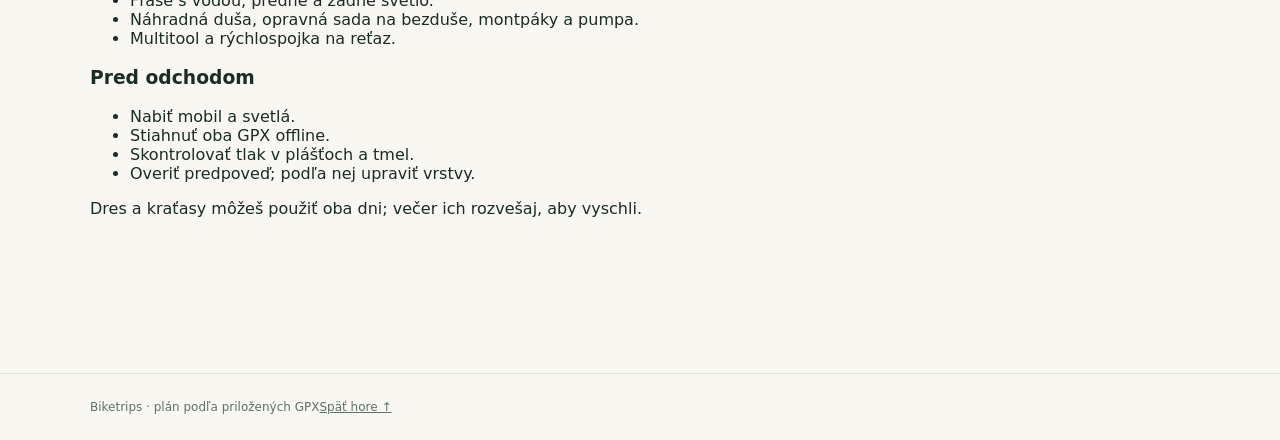
==== commit 0c000de2: "Add side trip navigation to Ybbstal detail" ====
--- a/ybbstal-cyklovylet.html
+++ b/ybbstal-cyklovylet.html
@@ -1,4 +1,4 @@
-<!doctype html><html lang="sk"><head><meta charset="utf-8"><meta name="viewport" content="width=device-width,initial-scale=1"><meta name="description" content="Dvojdňový cyklookruh Ybbstal a Lunzer See: jesenné zastávky, plán po dňoch a GPX."><title>Ybbstal a Lunzer See · Biketrips</title><link rel="stylesheet" href="style.css"></head><body><nav class="nav wrap"><a class="brand" href="index.html">bike<i>trips.</i></a><div class="nav-links"><a href="index.html#vylety">Všetky výlety</a><a class="nav-cta" href="#gpx">GPX trasy ↓</a></div></nav><header class="detail-hero" id="top"><div class="wrap"><div class="crumb">Biketrips / Rakúsko / Ybbstal</div><div class="detail-grid"><div><span class="eyebrow">Dvojdňový cyklookruh</span><h1>Ofenloch.<br>Ybbs.<br>Lunzer See.</h1><p>Waidhofen → Göstling → Lunzer See → Gaming → Waidhofen. Príroda po ceste a itinerár podľa vašich dvoch GPX.</p><a class="button" href="#highlights">Pozrieť zastávky ↓</a></div><div><img class="detail-photo" src="images/lunzer-see.jpg" alt="Horské jazero Lunzer See na trase druhého dňa"><p class="photo-credit">Lunzer See: <a href="https://commons.wikimedia.org/wiki/File:Lunzer_See.jpg">Royalyty / Wikimedia Commons</a>, CC BY-SA 3.0 AT</p></div></div><div class="facts"><div><small>Trvanie</small><strong>2 dni</strong></div><div><small>Spolu</small><strong>105,7 km</strong></div><div><small>1. deň</small><strong>43,9 km</strong></div><div><small>2. deň</small><strong>61,8 km</strong></div></div></div></header><div class="subnav"><div class="wrap"><a href="#highlights">★ Čo vidieť</a><a href="#day1">1. deň · popri Ybbs</a><a href="#day2">2. deň · cez kopce</a><a href="#practical">Praktické detaily</a><a href="#packing">Oblečenie a balenie</a></div></div><main class="wrap"><p class="intro">Štart aj cieľ sú pri <strong>Parkdeck Schlosscenter</strong> vo Waidhofene. Prvý deň vedie popri Ybbs do Göstlingu; druhý cez Lunzer See, Gaming, Maria Seesal a Ybbsitz. Kilometre sú odčítané z priložených GPX a zaokrúhlené.</p><div class="downloads" id="gpx"><a class="button dark" href="gpx/ybbstal-den-1.gpx" download>Stiahnuť GPX · 1. deň ↓</a><a class="button light" href="gpx/ybbstal-den-2.gpx" download>Stiahnuť GPX · 2. deň ↓</a></div><section class="highlights" aria-labelledby="highlights-title" id="highlights"><span class="eyebrow">Príroda priamo po ceste</span><h2 id="highlights-title">Miesta, pre ktoré sa oplatí zosadnúť</h2><p>Najprv prírodné zážitky na trase. Kilometre sú orientačné od štartu príslušného dňa podľa GPX.</p><div class="highlight-grid">
+<!doctype html><html lang="sk"><head><meta charset="utf-8"><meta name="viewport" content="width=device-width,initial-scale=1"><meta name="description" content="Dvojdňový cyklookruh Ybbstal a Lunzer See: jesenné zastávky, plán po dňoch a GPX."><title>Ybbstal a Lunzer See · Biketrips</title><link rel="stylesheet" href="style.css"></head><body class="new-layout detail-page"><nav class="nav wrap"><a class="brand" href="index.html">bike<i>trips.</i></a><div class="nav-links"><a href="index.html#vylety">Všetky výlety</a><a class="nav-cta" href="#gpx">GPX trasy ↓</a></div></nav><header class="detail-hero" id="top"><div class="wrap"><div class="crumb">Biketrips / Trip 01 / Rakúsko</div><div class="detail-grid"><div><span class="eyebrow">Dvojdňový cyklookruh</span><h1>Ofenloch.<br>Ybbs.<br>Lunzer See.</h1><p>Waidhofen → Göstling → Lunzer See → Gaming → Waidhofen. Príroda po ceste a itinerár podľa vašich dvoch GPX.</p><a class="button" href="#highlights">Pozrieť zastávky ↓</a></div><div><img class="detail-photo" src="images/lunzer-see.jpg" alt="Horské jazero Lunzer See na trase druhého dňa"><p class="photo-credit">Lunzer See: <a href="https://commons.wikimedia.org/wiki/File:Lunzer_See.jpg">Royalyty / Wikimedia Commons</a>, CC BY-SA 3.0 AT</p></div></div><div class="facts"><div><small>Trvanie</small><strong>2 dni</strong></div><div><small>Spolu</small><strong>105,7 km</strong></div><div><small>1. deň</small><strong>43,9 km</strong></div><div><small>2. deň</small><strong>61,8 km</strong></div></div></div></header><div class="subnav"><div class="wrap"><a href="#highlights">★ Čo vidieť</a><a href="#day1">1. deň · popri Ybbs</a><a href="#day2">2. deň · cez kopce</a><a href="#practical">Praktické detaily</a><a href="#packing">Oblečenie a balenie</a></div></div><div class="detail-content-layout"><aside class="trip-rail" aria-label="Zoznam výletov"><span class="eyebrow">Tripy</span><a class="active" href="ybbstal-cyklovylet.html"><small>01 · Rakúsko</small><strong>Ybbstal &amp; Lunzer See</strong><span>Práve čítaš ↗</span></a><p>Ďalšie trasy pribudnú sem.</p><a class="all-trips" href="index.html#vylety">← Všetky tripy</a></aside><main class="wrap"><p class="intro">Štart aj cieľ sú pri <strong>Parkdeck Schlosscenter</strong> vo Waidhofene. Prvý deň vedie popri Ybbs do Göstlingu; druhý cez Lunzer See, Gaming, Maria Seesal a Ybbsitz. Kilometre sú odčítané z priložených GPX a zaokrúhlené.</p><div class="downloads" id="gpx"><a class="button dark" href="gpx/ybbstal-den-1.gpx" download>Stiahnuť GPX · 1. deň ↓</a><a class="button light" href="gpx/ybbstal-den-2.gpx" download>Stiahnuť GPX · 2. deň ↓</a></div><section class="highlights" aria-labelledby="highlights-title" id="highlights"><span class="eyebrow">Príroda priamo po ceste</span><h2 id="highlights-title">Miesta, pre ktoré sa oplatí zosadnúť</h2><p>Najprv prírodné zážitky na trase. Kilometre sú orientačné od štartu príslušného dňa podľa GPX.</p><div class="highlight-grid">
 <article class="highlight"><img src="images/ybbs-stiegengraben.jpg" alt="Rieka Ybbs medzi zalesnenými horami pri Stiegengrabene" loading="lazy"><div class="highlight-body"><small>1. deň · km 9 · bez zachádzky</small><h3>Ofenloch a divoká Ybbs</h3><p>Najpôsobivejšia časť prvého dňa: úzka tiesňava a rieka pod cyklocestou. Zastavte na veľkom odpočívadle, pozrite sa do údolia a pokračujte popri vode. K brehu sa dá bezpečne dostať len miestami.</p><p class="photo-credit">Fotografia z údolia Ybbs pri Stiegengrabene, nie priamo z Ofenlochu: <a href="https://commons.wikimedia.org/wiki/File:River_Ybbs,_Stiegengraben.jpg">Herzi Pinki / Wikimedia Commons</a>, CC BY-SA 3.0</p></div></article>
 <article class="highlight"><div class="highlight-visual"><span>01 / YBBS</span><strong>Tunel<br>pri Opponitzi</strong></div><div class="highlight-body"><small>1. deň · km 13,6 · bez zachádzky</small><h3>Tunel a pauza pri rieke</h3><p>Krátky tunel na bývalej železničnej trati, hneď pred ním odpočívadlo s výhľadom a prístupom k Ybbs. Fotopauza 10–20 minút.</p></div></article>
 <article class="highlight"><img src="images/lunzer-see.jpg" alt="Lunzer See medzi horami" loading="lazy"><div class="highlight-body"><small>2. deň · km 11,5 · v GPX</small><h3>Lunzer See</h3><p>Horské jazero je prírodný vrchol okruhu. GPX vedie až k brehu; dajte si 30–60 minút na prechádzku a jesenné výhľady.</p><p class="photo-credit"><a href="https://commons.wikimedia.org/wiki/File:Lunzer_See.jpg">Royalyty / Wikimedia Commons</a>, CC BY-SA 3.0 AT</p></div></article>
@@ -74,4 +74,4 @@
 <li>Overiť predpoveď; podľa nej upraviť vrstvy.</li>
 </ul>
 <p>Dres a kraťasy môžeš použiť oba dni; večer ich rozvešaj, aby vyschli.</p>
-</section></main><footer><div class="wrap"><span>Biketrips · plán podľa priložených GPX</span><a href="#top">Späť hore ↑</a></div></footer></body></html>+</section></main></div><footer><div class="wrap"><span>Biketrips · plán podľa priložených GPX</span><a href="#top">Späť hore ↑</a></div></footer></body></html>
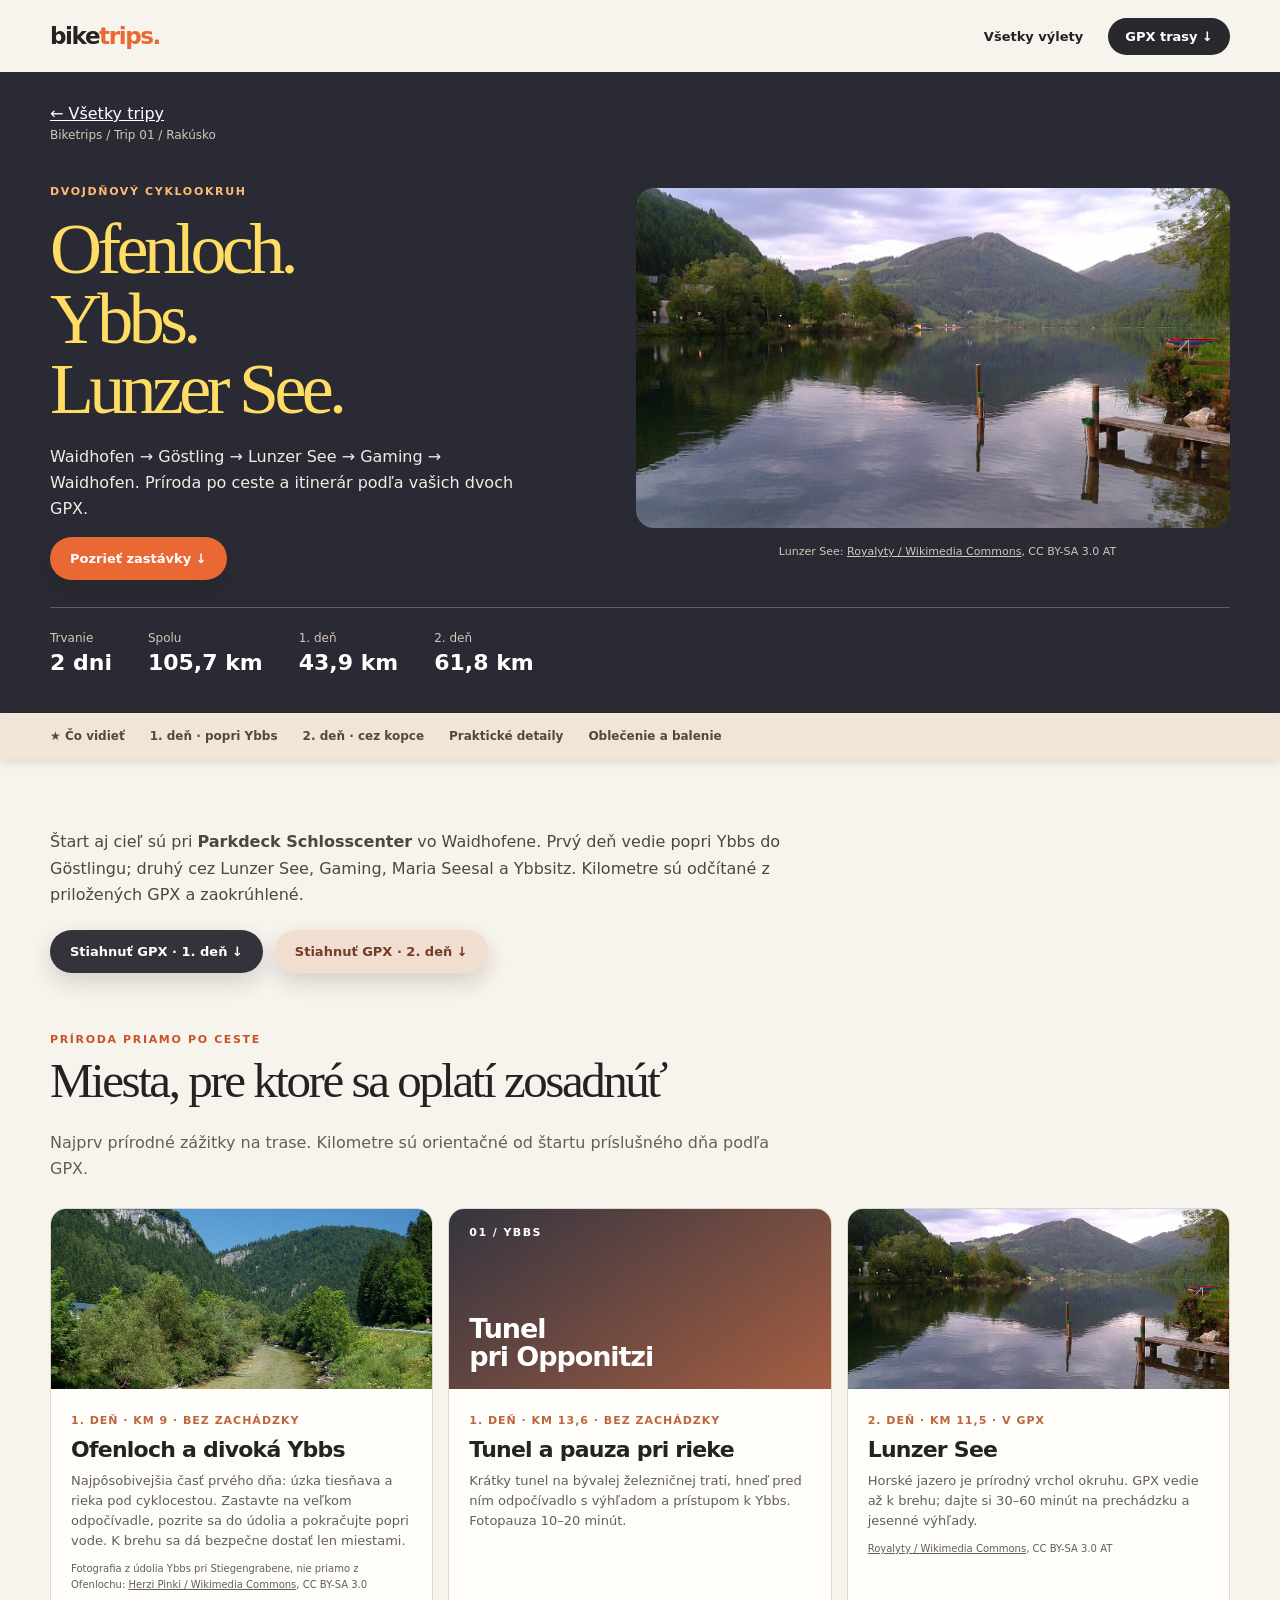
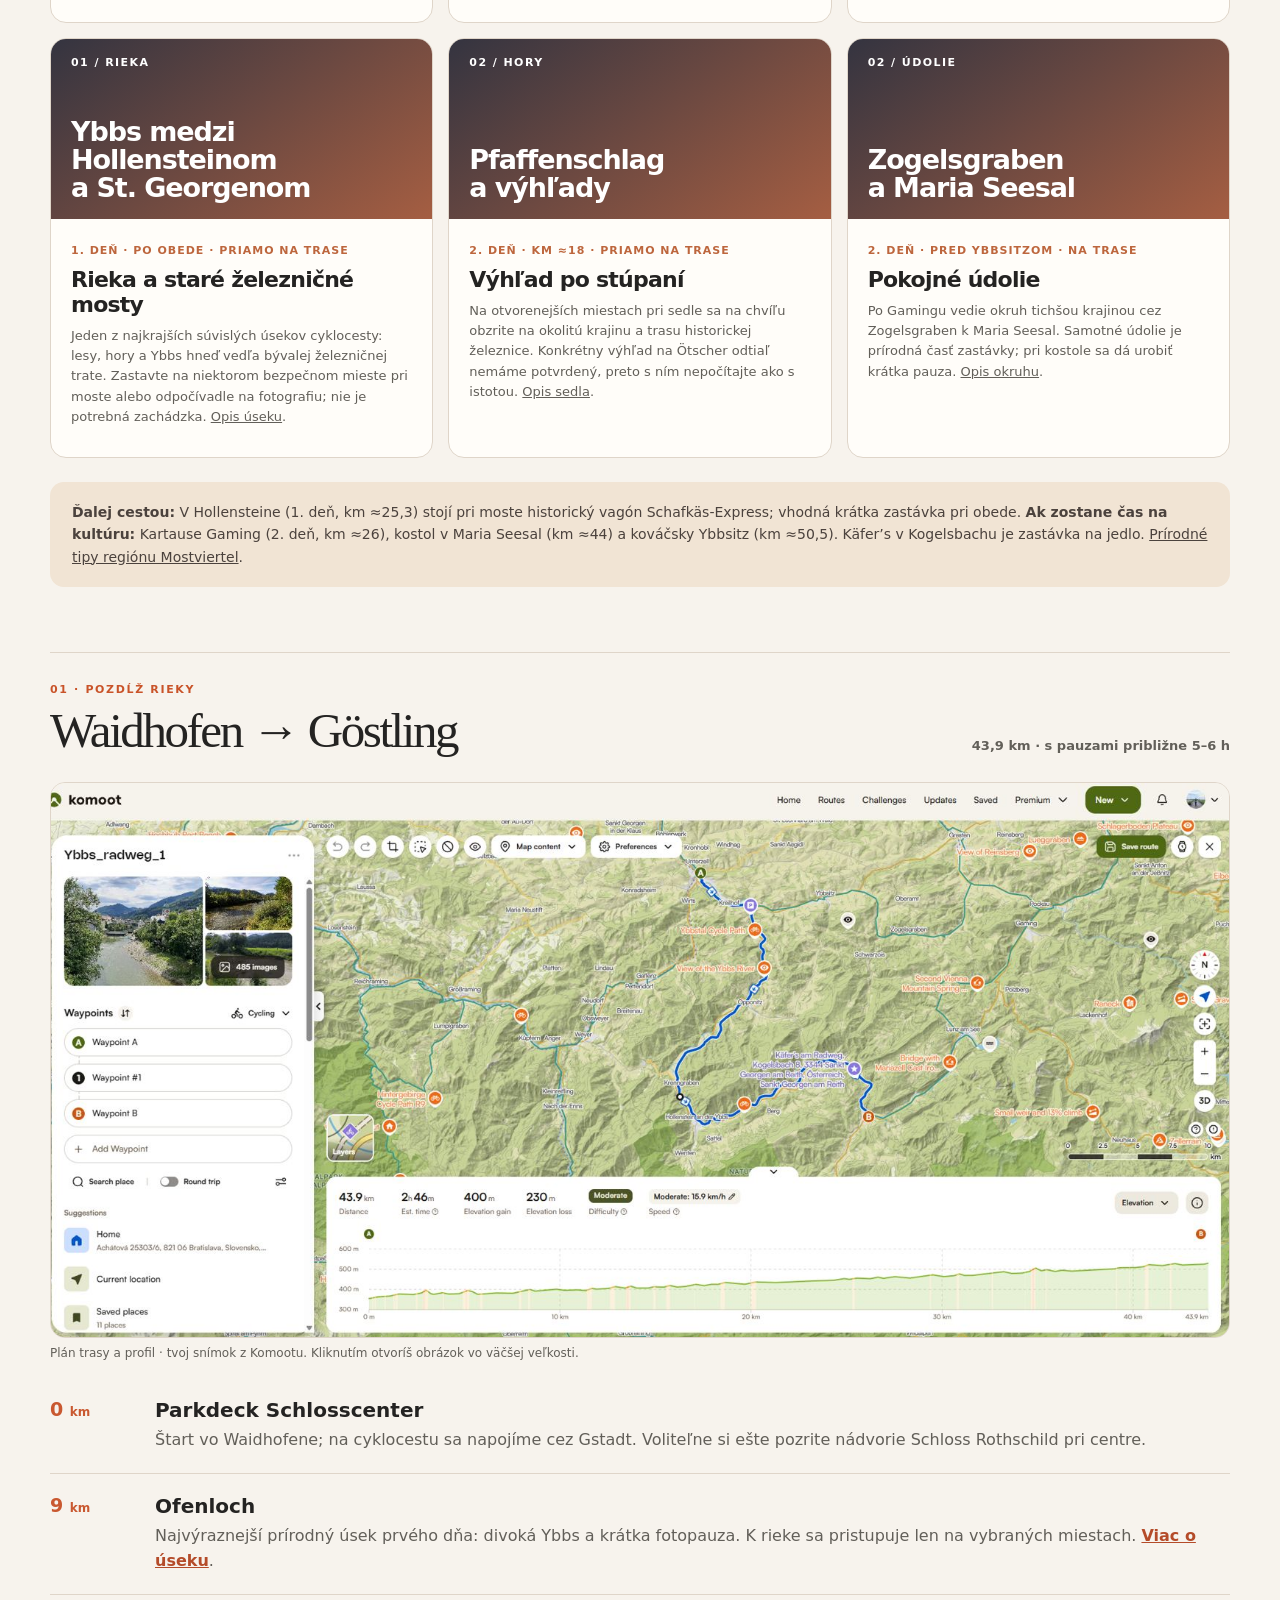
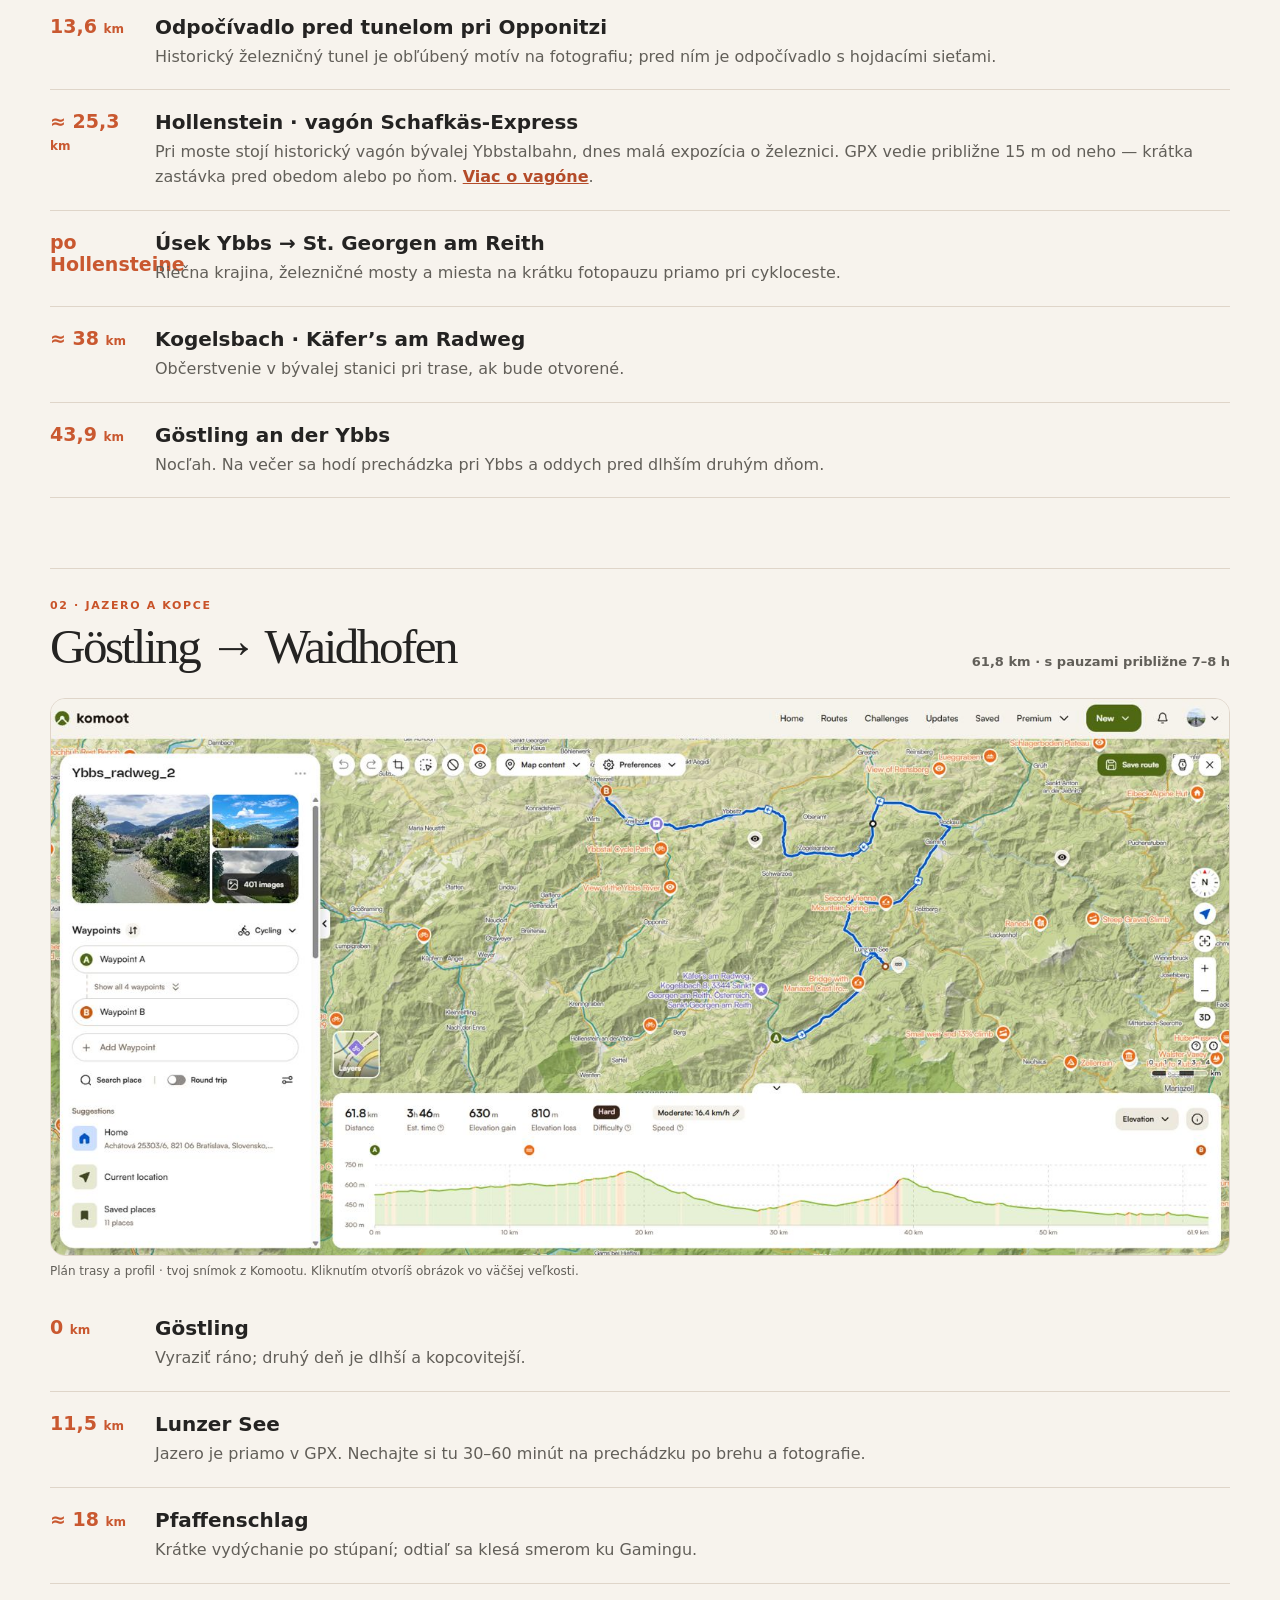
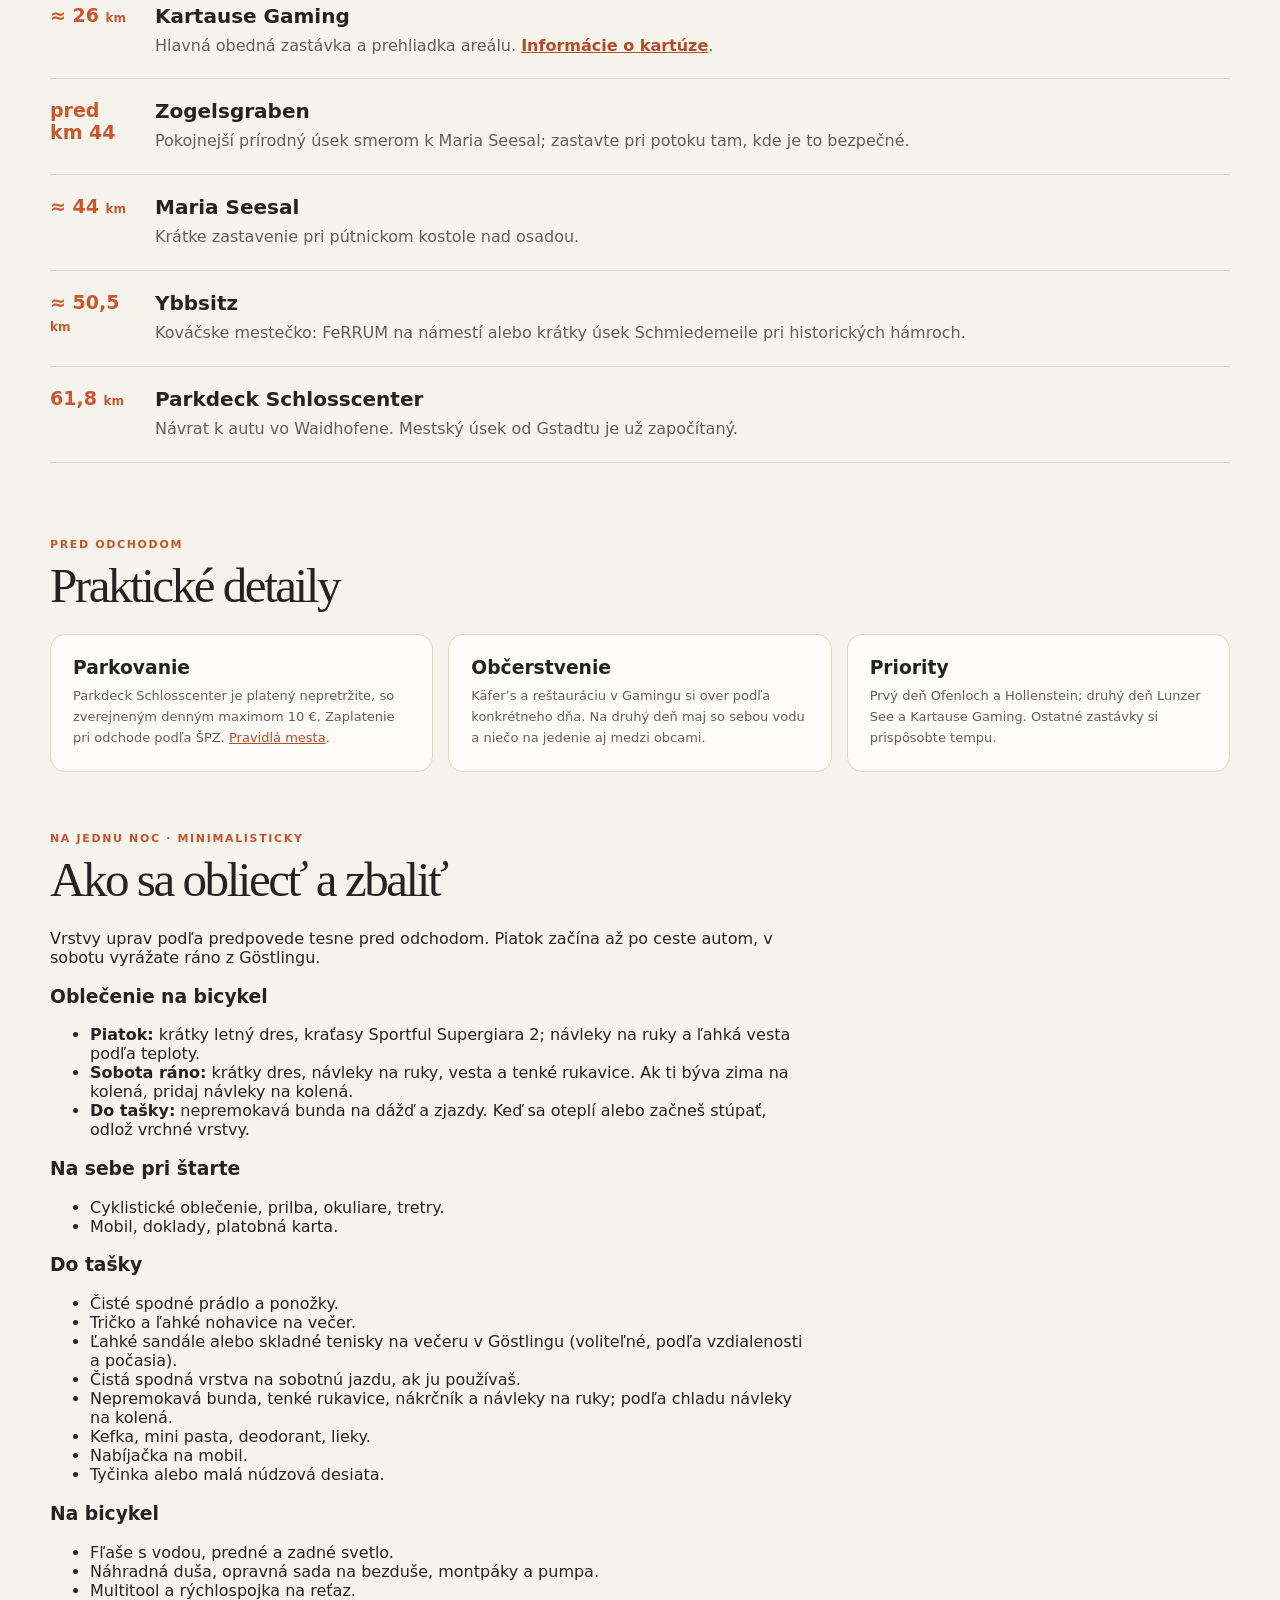
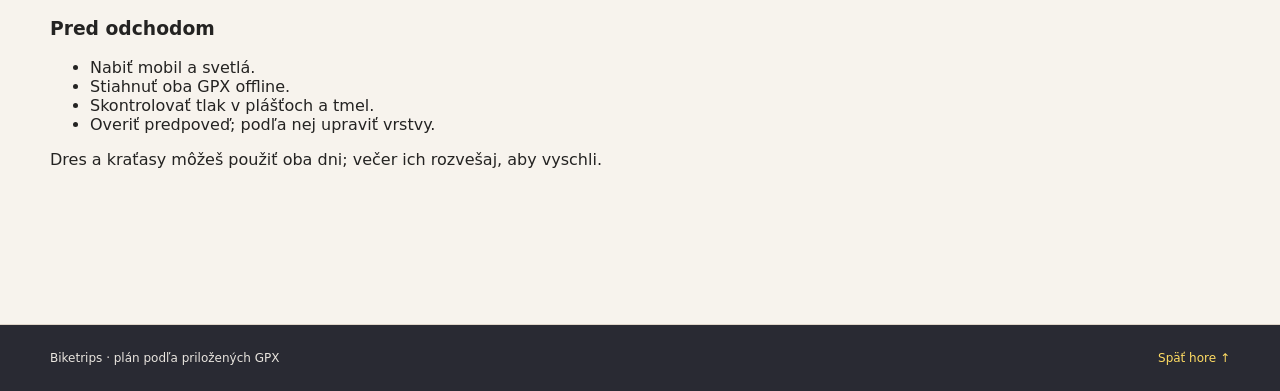
==== commit dd5a81f9: "Remove trip sidebar and move all trips link to detail header" ====
--- a/ybbstal-cyklovylet.html
+++ b/ybbstal-cyklovylet.html
@@ -1,4 +1,4 @@
-<!doctype html><html lang="sk"><head><meta charset="utf-8"><meta name="viewport" content="width=device-width,initial-scale=1"><meta name="description" content="Dvojdňový cyklookruh Ybbstal a Lunzer See: jesenné zastávky, plán po dňoch a GPX."><title>Ybbstal a Lunzer See · Biketrips</title><link rel="stylesheet" href="style.css"></head><body class="new-layout detail-page"><nav class="nav wrap"><a class="brand" href="index.html">bike<i>trips.</i></a><div class="nav-links"><a href="index.html#vylety">Všetky výlety</a><a class="nav-cta" href="#gpx">GPX trasy ↓</a></div></nav><header class="detail-hero" id="top"><div class="wrap"><div class="crumb">Biketrips / Trip 01 / Rakúsko</div><div class="detail-grid"><div><span class="eyebrow">Dvojdňový cyklookruh</span><h1>Ofenloch.<br>Ybbs.<br>Lunzer See.</h1><p>Waidhofen → Göstling → Lunzer See → Gaming → Waidhofen. Príroda po ceste a itinerár podľa vašich dvoch GPX.</p><a class="button" href="#highlights">Pozrieť zastávky ↓</a></div><div><img class="detail-photo" src="images/lunzer-see.jpg" alt="Horské jazero Lunzer See na trase druhého dňa"><p class="photo-credit">Lunzer See: <a href="https://commons.wikimedia.org/wiki/File:Lunzer_See.jpg">Royalyty / Wikimedia Commons</a>, CC BY-SA 3.0 AT</p></div></div><div class="facts"><div><small>Trvanie</small><strong>2 dni</strong></div><div><small>Spolu</small><strong>105,7 km</strong></div><div><small>1. deň</small><strong>43,9 km</strong></div><div><small>2. deň</small><strong>61,8 km</strong></div></div></div></header><div class="subnav"><div class="wrap"><a href="#highlights">★ Čo vidieť</a><a href="#day1">1. deň · popri Ybbs</a><a href="#day2">2. deň · cez kopce</a><a href="#practical">Praktické detaily</a><a href="#packing">Oblečenie a balenie</a></div></div><div class="detail-content-layout"><aside class="trip-rail" aria-label="Zoznam výletov"><span class="eyebrow">Tripy</span><a class="active" href="ybbstal-cyklovylet.html"><small>01 · Rakúsko</small><strong>Ybbstal &amp; Lunzer See</strong><span>Práve čítaš ↗</span></a><p>Ďalšie trasy pribudnú sem.</p><a class="all-trips" href="index.html#vylety">← Všetky tripy</a></aside><main class="wrap"><p class="intro">Štart aj cieľ sú pri <strong>Parkdeck Schlosscenter</strong> vo Waidhofene. Prvý deň vedie popri Ybbs do Göstlingu; druhý cez Lunzer See, Gaming, Maria Seesal a Ybbsitz. Kilometre sú odčítané z priložených GPX a zaokrúhlené.</p><div class="downloads" id="gpx"><a class="button dark" href="gpx/ybbstal-den-1.gpx" download>Stiahnuť GPX · 1. deň ↓</a><a class="button light" href="gpx/ybbstal-den-2.gpx" download>Stiahnuť GPX · 2. deň ↓</a></div><section class="highlights" aria-labelledby="highlights-title" id="highlights"><span class="eyebrow">Príroda priamo po ceste</span><h2 id="highlights-title">Miesta, pre ktoré sa oplatí zosadnúť</h2><p>Najprv prírodné zážitky na trase. Kilometre sú orientačné od štartu príslušného dňa podľa GPX.</p><div class="highlight-grid">
+<!doctype html><html lang="sk"><head><meta charset="utf-8"><meta name="viewport" content="width=device-width,initial-scale=1"><meta name="description" content="Dvojdňový cyklookruh Ybbstal a Lunzer See: jesenné zastávky, plán po dňoch a GPX."><title>Ybbstal a Lunzer See · Biketrips</title><link rel="stylesheet" href="style.css"></head><body class="new-layout detail-page"><nav class="nav wrap"><a class="brand" href="index.html">bike<i>trips.</i></a><div class="nav-links"><a href="index.html#vylety">Všetky výlety</a><a class="nav-cta" href="#gpx">GPX trasy ↓</a></div></nav><header class="detail-hero" id="top"><div class="wrap"><a class="back-to-trips" href="index.html#vylety">← Všetky tripy</a><div class="crumb">Biketrips / Trip 01 / Rakúsko</div><div class="detail-grid"><div><span class="eyebrow">Dvojdňový cyklookruh</span><h1>Ofenloch.<br>Ybbs.<br>Lunzer See.</h1><p>Waidhofen → Göstling → Lunzer See → Gaming → Waidhofen. Príroda po ceste a itinerár podľa vašich dvoch GPX.</p><a class="button" href="#highlights">Pozrieť zastávky ↓</a></div><div><img class="detail-photo" src="images/lunzer-see.jpg" alt="Horské jazero Lunzer See na trase druhého dňa"><p class="photo-credit">Lunzer See: <a href="https://commons.wikimedia.org/wiki/File:Lunzer_See.jpg">Royalyty / Wikimedia Commons</a>, CC BY-SA 3.0 AT</p></div></div><div class="facts"><div><small>Trvanie</small><strong>2 dni</strong></div><div><small>Spolu</small><strong>105,7 km</strong></div><div><small>1. deň</small><strong>43,9 km</strong></div><div><small>2. deň</small><strong>61,8 km</strong></div></div></div></header><div class="subnav"><div class="wrap"><a href="#highlights">★ Čo vidieť</a><a href="#day1">1. deň · popri Ybbs</a><a href="#day2">2. deň · cez kopce</a><a href="#practical">Praktické detaily</a><a href="#packing">Oblečenie a balenie</a></div></div><main class="wrap"><p class="intro">Štart aj cieľ sú pri <strong>Parkdeck Schlosscenter</strong> vo Waidhofene. Prvý deň vedie popri Ybbs do Göstlingu; druhý cez Lunzer See, Gaming, Maria Seesal a Ybbsitz. Kilometre sú odčítané z priložených GPX a zaokrúhlené.</p><div class="downloads" id="gpx"><a class="button dark" href="gpx/ybbstal-den-1.gpx" download>Stiahnuť GPX · 1. deň ↓</a><a class="button light" href="gpx/ybbstal-den-2.gpx" download>Stiahnuť GPX · 2. deň ↓</a></div><section class="highlights" aria-labelledby="highlights-title" id="highlights"><span class="eyebrow">Príroda priamo po ceste</span><h2 id="highlights-title">Miesta, pre ktoré sa oplatí zosadnúť</h2><p>Najprv prírodné zážitky na trase. Kilometre sú orientačné od štartu príslušného dňa podľa GPX.</p><div class="highlight-grid">
 <article class="highlight"><img src="images/ybbs-stiegengraben.jpg" alt="Rieka Ybbs medzi zalesnenými horami pri Stiegengrabene" loading="lazy"><div class="highlight-body"><small>1. deň · km 9 · bez zachádzky</small><h3>Ofenloch a divoká Ybbs</h3><p>Najpôsobivejšia časť prvého dňa: úzka tiesňava a rieka pod cyklocestou. Zastavte na veľkom odpočívadle, pozrite sa do údolia a pokračujte popri vode. K brehu sa dá bezpečne dostať len miestami.</p><p class="photo-credit">Fotografia z údolia Ybbs pri Stiegengrabene, nie priamo z Ofenlochu: <a href="https://commons.wikimedia.org/wiki/File:River_Ybbs,_Stiegengraben.jpg">Herzi Pinki / Wikimedia Commons</a>, CC BY-SA 3.0</p></div></article>
 <article class="highlight"><div class="highlight-visual"><span>01 / YBBS</span><strong>Tunel<br>pri Opponitzi</strong></div><div class="highlight-body"><small>1. deň · km 13,6 · bez zachádzky</small><h3>Tunel a pauza pri rieke</h3><p>Krátky tunel na bývalej železničnej trati, hneď pred ním odpočívadlo s výhľadom a prístupom k Ybbs. Fotopauza 10–20 minút.</p></div></article>
 <article class="highlight"><img src="images/lunzer-see.jpg" alt="Lunzer See medzi horami" loading="lazy"><div class="highlight-body"><small>2. deň · km 11,5 · v GPX</small><h3>Lunzer See</h3><p>Horské jazero je prírodný vrchol okruhu. GPX vedie až k brehu; dajte si 30–60 minút na prechádzku a jesenné výhľady.</p><p class="photo-credit"><a href="https://commons.wikimedia.org/wiki/File:Lunzer_See.jpg">Royalyty / Wikimedia Commons</a>, CC BY-SA 3.0 AT</p></div></article>
@@ -74,4 +74,4 @@
 <li>Overiť predpoveď; podľa nej upraviť vrstvy.</li>
 </ul>
 <p>Dres a kraťasy môžeš použiť oba dni; večer ich rozvešaj, aby vyschli.</p>
-</section></main></div><footer><div class="wrap"><span>Biketrips · plán podľa priložených GPX</span><a href="#top">Späť hore ↑</a></div></footer></body></html>+</section></main><footer><div class="wrap"><span>Biketrips · plán podľa priložených GPX</span><a href="#top">Späť hore ↑</a></div></footer></body></html>
--- a/style.css
+++ b/style.css
@@ -1,3 +1,70 @@
 :root{--green:#173d34;--ink:#1b2b26;--muted:#5e7268;--paper:#f8f7f2;--orange:#e57a45;--line:#dce3da}*{box-sizing:border-box}html{scroll-behavior:smooth}body{margin:0;background:var(--paper);color:var(--ink);font-family:Inter,system-ui,-apple-system,"Segoe UI",Arial,sans-serif}a{color:inherit}.wrap{width:min(1100px,calc(100% - 36px));margin:auto}.nav{height:70px;display:flex;align-items:center;justify-content:space-between}.brand{text-decoration:none;font-size:23px;font-weight:900;letter-spacing:-.06em}.brand i{font-style:normal;color:var(--orange)}.nav-links{display:flex;gap:25px;align-items:center;font-size:13px;font-weight:750}.nav-links a{text-decoration:none}.nav-cta{background:var(--green);color:#fff;padding:11px 17px;border-radius:30px}.eyebrow{font-size:11px;letter-spacing:.15em;text-transform:uppercase;font-weight:900;color:#bd683e}.button{display:inline-block;background:var(--orange);border-radius:40px;padding:14px 20px;text-decoration:none;color:#172b24;font-size:13px;font-weight:850}.button.dark{background:var(--green);color:white}.button.light{background:#e5ebe3;color:var(--green)}a:focus-visible{outline:3px solid var(--orange);outline-offset:3px}.home-hero{min-height:490px;background:linear-gradient(90deg,#112c28e8,#112c28a6 42%,#112c2822),url('images/ybbs-stiegengraben.jpg') center 53%/cover;display:flex;align-items:center;color:white}.home-hero .eyebrow,.detail-hero .eyebrow{color:#e4a46b}.home-hero h1,.detail-hero h1{font-size:clamp(48px,8vw,84px);line-height:.97;letter-spacing:-.065em;margin:16px 0 20px}.home-hero p{font-size:18px;line-height:1.6;max-width:490px;color:#e6eee9}.home-hero .button{margin-top:16px}main{padding:54px 0 80px}h2{font-size:clamp(33px,4.5vw,49px);letter-spacing:-.05em;line-height:1.08;margin:8px 0 22px}.section-top{display:flex;justify-content:space-between;align-items:end;gap:15px}.section-top p{color:var(--muted);font-size:13px}.feature{display:grid;grid-template-columns:1.02fr .98fr;background:#e6ede5;border-radius:18px;overflow:hidden;text-decoration:none}.feature-content{padding:40px;align-self:center}.feature img{width:100%;height:100%;min-height:325px;object-fit:cover}.feature h3{font-size:clamp(37px,5vw,55px);letter-spacing:-.055em;line-height:1.02;margin:15px 0}.feature p{font-size:15px;line-height:1.6;color:#53655b}.textlink{font-size:14px;font-weight:850;color:#204a3c;display:inline-block;margin-top:20px}.meta{font-size:11px;font-weight:850;letter-spacing:.12em;text-transform:uppercase;color:#ad5e36}.photo-credit{font-size:11px;color:var(--muted);line-height:1.4}.photo-credit a{color:inherit}footer{border-top:1px solid var(--line);padding:26px 0;color:var(--muted);font-size:12px}.detail-hero{background:var(--green);color:white;padding:30px 0 35px}.crumb{font-size:12px;color:#b8d0c2;margin:5px 0 38px}.detail-grid{display:grid;grid-template-columns:.96fr 1.04fr;align-items:center;gap:38px}.detail-hero h1{font-size:clamp(45px,6vw,72px)}.detail-hero p{max-width:480px;color:#d1e1d7;line-height:1.6}.detail-photo{width:100%;height:340px;object-fit:cover;border-radius:16px}.detail-hero .photo-credit{color:#b8d0c2;text-align:right}.facts{display:flex;gap:36px;border-top:1px solid #ffffff40;margin-top:27px;padding-top:23px;flex-wrap:wrap}.facts small{display:block;color:#b8d0c2;font-size:12px}.facts strong{display:block;font-size:22px;margin-top:5px}.subnav{background:#eaf0e8;position:sticky;top:0;z-index:5;box-shadow:0 3px 8px #1a3c3020}.subnav .wrap{display:flex;gap:25px;overflow-x:auto;white-space:nowrap;padding:16px 0}.subnav a{font-size:12px;font-weight:850;text-decoration:none;color:#375747}.intro{max-width:770px;font-size:16px;line-height:1.65;color:var(--muted)}.downloads{display:flex;gap:12px;flex-wrap:wrap;margin:22px 0 55px}.highlights{margin-bottom:65px;scroll-margin-top:85px}.highlights>p{max-width:760px;color:var(--muted);line-height:1.6}.highlight-grid{display:grid;grid-template-columns:repeat(3,1fr);gap:15px;margin:26px 0 24px}.highlight{background:white;border:1px solid var(--line);border-radius:16px;overflow:hidden}.highlight img{display:block;width:100%;height:180px;object-fit:cover}.highlight-body{padding:20px}.highlight small{font-size:11px;font-weight:850;letter-spacing:.09em;text-transform:uppercase;color:#bd663d}.highlight h3{font-size:22px;letter-spacing:-.035em;margin:9px 0}.highlight p{color:var(--muted);font-size:13px;line-height:1.55;margin:0 0 10px}.highlight .photo-credit{font-size:10px}.poi-note{background:#e8eee7;border-radius:14px;padding:19px 22px;font-size:14px;line-height:1.6;color:#3f584b}.poi-note p{margin:0}.day{margin:0 0 70px;scroll-margin-top:85px}.day-head{display:flex;align-items:end;justify-content:space-between;gap:20px;border-top:1px solid var(--line);padding-top:25px}.day h2{margin:8px 0 0}.day-head p{margin:0 0 5px;color:var(--muted);font-size:13px;font-weight:750}.route-map{margin:24px 0 10px}.route-map img{display:block;width:100%;height:auto;border-radius:15px;border:1px solid var(--line)}.route-map figcaption{font-size:12px;color:var(--muted);margin-top:8px}.stops{list-style:none;padding:0;margin:18px 0 0}.stop{display:grid;grid-template-columns:83px 1fr;gap:22px;padding:20px 0;border-bottom:1px solid var(--line)}.km{color:#b6633b;font-weight:850;font-size:19px}.km small{font-size:12px}.stop h3{font-size:20px;margin:0 0 6px}.stop p{color:var(--muted);line-height:1.55;margin:0}.stop a{color:var(--green);font-weight:750}.note-grid{display:grid;grid-template-columns:repeat(3,1fr);gap:15px}.note{border:1px solid var(--line);background:white;padding:22px;border-radius:15px}.note h3{margin:0 0 8px}.note p{font-size:13px;line-height:1.6;color:var(--muted);margin:0}.note a{color:var(--green)}#practical{scroll-margin-top:85px}@media(max-width:720px){.nav-links a:first-child{display:none}.home-hero{min-height:450px;background-position:58% center}.feature,.detail-grid{grid-template-columns:1fr}.feature img{height:230px;min-height:0;grid-row:1}.feature-content{padding:27px}.detail-grid{gap:22px}.detail-photo{height:260px}.facts{gap:22px}.highlight-grid{grid-template-columns:1fr}.highlight{display:grid;grid-template-columns:130px 1fr}.highlight img{height:100%}.day-head{display:block}.day-head p{margin-top:13px}.stop{grid-template-columns:62px 1fr;gap:12px}.note-grid{grid-template-columns:1fr}.section-top p{display:none}}
 
 .highlight-visual{height:180px;padding:17px 20px;background:linear-gradient(135deg,#264f45,#79a98a);color:#fff;display:flex;flex-direction:column;justify-content:space-between}.highlight-visual span{font-size:11px;font-weight:900;letter-spacing:.13em}.highlight-visual strong{font-size:27px;line-height:1.04;letter-spacing:-.04em}@media(max-width:720px){.highlight-visual{height:100%;min-height:190px}}
+
+
+/* Warm editorial Biketrips layout */
+.new-layout{--ink:#242322;--muted:#625f59;--paper:#f7f3ed;--orange:#e96834;--line:#dfd5c9;background:var(--paper);color:var(--ink)}
+.new-layout .wrap{width:min(1180px,calc(100% - 48px))}
+.new-layout .nav{height:72px}
+.new-layout .nav-cta{background:#29292d}
+.new-layout .brand i{color:#e96834}
+.new-layout .eyebrow,.new-layout .meta{color:#c95329}
+.new-layout .button{background:#e96834;color:#fff;box-shadow:0 9px 22px #2b1b1429}
+.new-layout .button.dark{background:#34333c;color:#fff}
+.new-layout .button.light{background:#f0ded0;color:#743b25}
+.new-layout .landing-hero{min-height:560px;color:#fff;display:flex;align-items:center;background:linear-gradient(90deg,rgba(18,22,32,.85) 0%,rgba(24,27,37,.56) 38%,rgba(31,30,34,.05) 78%),url('images/bike-sunset.jpg') center 52%/cover}
+.new-layout .landing-grid{display:block}
+.new-layout .landing-copy{max-width:680px;padding:55px 0}
+.new-layout .landing-copy .eyebrow{color:#ffbc71}
+.new-layout .landing-copy h1{font-size:clamp(50px,6.7vw,92px);line-height:.96;letter-spacing:-.065em;margin:15px 0 25px;font-weight:850;color:#ffdc63;text-shadow:0 2px 18px #12151c7a}
+.new-layout .landing-copy h1 em{font-style:normal;color:#ffe884}
+.new-layout .landing-copy p{font-size:18px;line-height:1.55;max-width:510px;color:#fff;font-weight:600;text-shadow:0 1px 10px #181b25}
+.new-layout .landing-copy .button{margin-top:13px}
+.landing-content-layout,.detail-content-layout{display:grid;grid-template-columns:minmax(0,1fr) 250px;gap:34px;width:min(1180px,calc(100% - 48px));margin:auto;align-items:start}
+.landing-content-layout>.wrap,.detail-content-layout>.wrap{width:100%;min-width:0}
+.new-layout .landing-main{padding:62px 0 85px}
+.new-layout h2{font-family:Georgia,serif;font-weight:500;letter-spacing:-.05em}
+.new-layout .feature{background:#efe7dd;border-radius:22px;grid-template-columns:1fr 1fr;box-shadow:0 14px 35px #42332a16}
+.new-layout .feature h3{font-family:Georgia,serif;font-weight:500}
+.new-layout .feature p{color:#57514c}
+.new-layout .textlink{color:#bd4e28}
+.trip-sidebar,.trip-rail{position:sticky;top:28px;background:#292a33;color:#fff;border-radius:18px;padding:20px;margin-top:68px;box-shadow:0 18px 35px #332a2426}
+.trip-sidebar-head{display:flex;justify-content:space-between;align-items:center;color:#ffdc63;font-size:12px;text-transform:uppercase;letter-spacing:.12em;font-weight:800;padding:2px 2px 16px}
+.trip-sidebar-head strong{background:#e96834;color:#fff;border-radius:50%;width:30px;height:30px;display:grid;place-items:center}
+.trip-sidebar-link{display:grid;grid-template-columns:28px 1fr auto;gap:8px;text-decoration:none;align-items:center;background:#fff8ec;color:#27262a;border-radius:10px;padding:13px 10px}
+.trip-sidebar-link span{color:#c95329;font-size:12px;font-weight:900}
+.trip-sidebar-link strong{font-size:13px;line-height:1.3}
+.trip-sidebar-link b{color:#d75b2d}
+.trip-sidebar p,.trip-rail p{font-size:12px;color:#cbc7c0;line-height:1.5;margin:16px 4px 3px}
+.new-layout .about-trip{border-top:1px solid var(--line);padding-top:42px;margin-top:55px;max-width:700px}
+.new-layout .about-trip p{color:var(--muted);line-height:1.7}
+.new-layout footer{background:#292a33;color:#e9e5df}
+.new-layout footer .wrap{display:flex;justify-content:space-between}
+.new-layout footer a{color:#ffdc63;text-decoration:none}
+.new-layout .detail-hero{background:#292a33;color:#fff;padding:32px 0 38px}
+.new-layout .detail-hero .eyebrow{color:#ffbc71}
+.new-layout .detail-hero h1{font-family:Georgia,serif;font-weight:500;color:#ffdc63;letter-spacing:-.065em}
+.new-layout .detail-hero p{color:#f2ece4}
+.new-layout .detail-hero .crumb,.new-layout .detail-hero .photo-credit,.new-layout .facts small{color:#d4c6b8}
+.new-layout .detail-photo{border-radius:18px}
+.new-layout .subnav{background:#f0e5d7;box-shadow:0 3px 9px #2b211b20}
+.new-layout .subnav a{color:#5c4439}
+.new-layout .intro{color:#4c4743}
+.new-layout .highlight{border-color:var(--line);background:#fffdf9}
+.new-layout .highlight-visual{background:linear-gradient(145deg,#343440,#a55e42)}
+.new-layout .poi-note{background:#f1e4d4;color:#4b423d}
+.new-layout .km{color:#c95830}
+.new-layout .stop a,.new-layout .note a{color:#b44b29}
+.new-layout .note{background:#fffdf9;border-color:var(--line)}
+.new-layout .detail-content-layout{grid-template-columns:230px minmax(0,1fr);gap:32px}
+.new-layout .detail-content-layout main{grid-column:2;grid-row:1;padding-top:48px}
+.new-layout .trip-rail{grid-column:1;grid-row:1;margin-top:48px}
+.trip-rail .eyebrow{color:#ffbc71}
+.trip-rail>a.active{display:grid;gap:5px;background:#fff8ec;color:#292a33;padding:16px;border-radius:10px;text-decoration:none;margin-top:13px}
+.trip-rail a.active small{font-size:10px;letter-spacing:.1em;text-transform:uppercase;color:#b7542c}
+.trip-rail a.active strong{font-family:Georgia,serif;font-size:19px;line-height:1.12}
+.trip-rail a.active span{font-size:11px;color:#b7542c;font-weight:800}
+.trip-rail .all-trips{display:inline-block;margin-top:18px;color:#ffdc63;text-decoration:none;font-size:12px;font-weight:700}
+@media(max-width:850px){.landing-content-layout,.detail-content-layout,.new-layout .detail-content-layout{display:flex;flex-direction:column;width:min(100% - 36px,720px);gap:0}.new-layout .landing-hero{min-height:530px;background-position:61% center}.new-layout .landing-copy{padding:60px 0 65px;max-width:480px}.new-layout .landing-copy h1{font-size:clamp(48px,10vw,75px)}.new-layout .landing-copy p{font-size:16px}.new-layout .landing-main{order:1;padding:44px 0}.trip-sidebar{order:0;position:static;width:100%;margin-top:26px}.new-layout .detail-content-layout main{order:1;padding-top:30px}.new-layout .trip-rail{order:0;position:static;width:100%;margin:22px 0 0}.new-layout .feature{grid-template-columns:1fr}.new-layout .feature img{height:240px;min-height:0;grid-row:1}.new-layout .detail-hero h1{font-size:clamp(44px,10vw,64px)}}
+@media(max-width:540px){.new-layout .wrap{width:calc(100% - 36px)}.new-layout .landing-hero{min-height:600px;background-image:linear-gradient(180deg,rgba(20,23,32,.66),rgba(20,23,32,.45) 42%,rgba(20,23,32,.74)),url('images/bike-sunset.jpg');background-position:66% center}.new-layout .landing-copy{padding:38px 0;align-self:start}.new-layout .landing-copy h1{font-size:clamp(44px,12vw,62px)}.new-layout .landing-copy p{max-width:350px}.new-layout .nav-links{gap:12px}.new-layout .nav-links a{font-size:12px}.new-layout .highlight{display:block}.new-layout .highlight img,.new-layout .highlight-visual{height:190px}.new-layout .feature-content{padding:28px}}
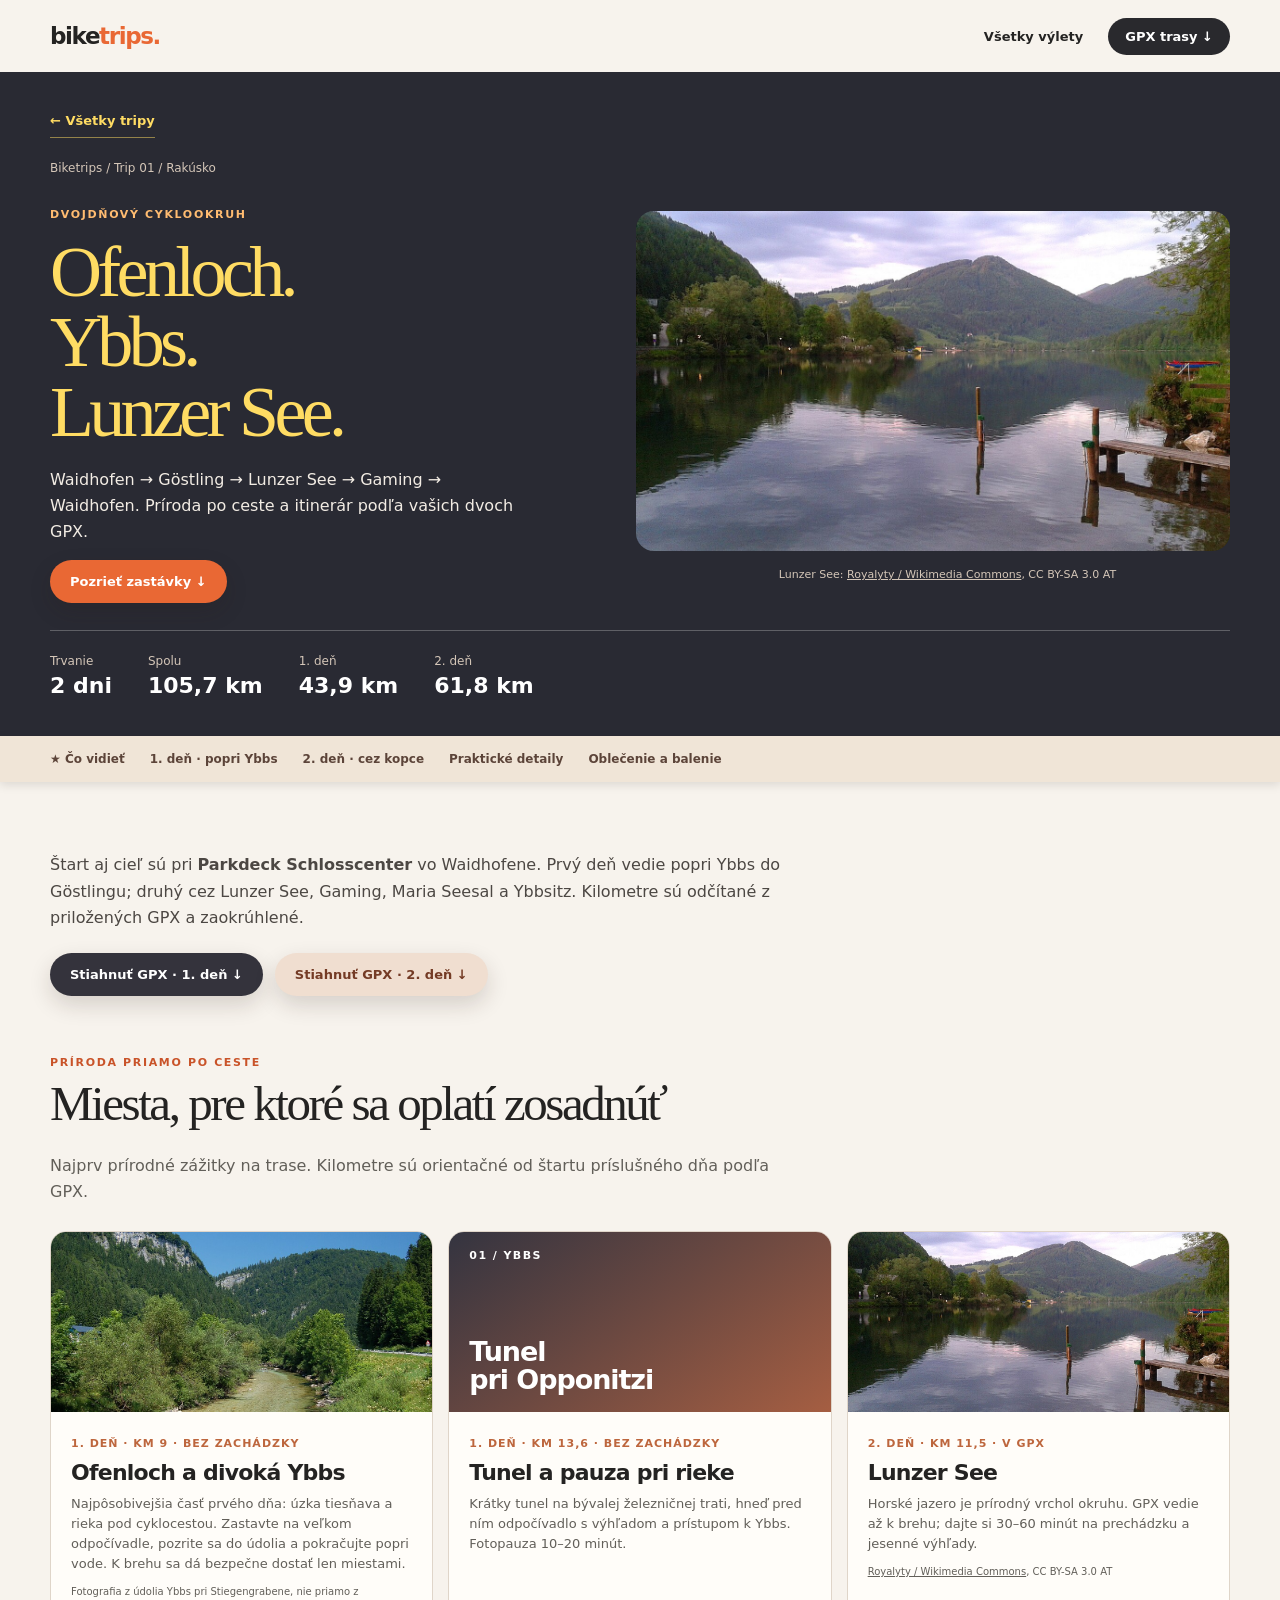
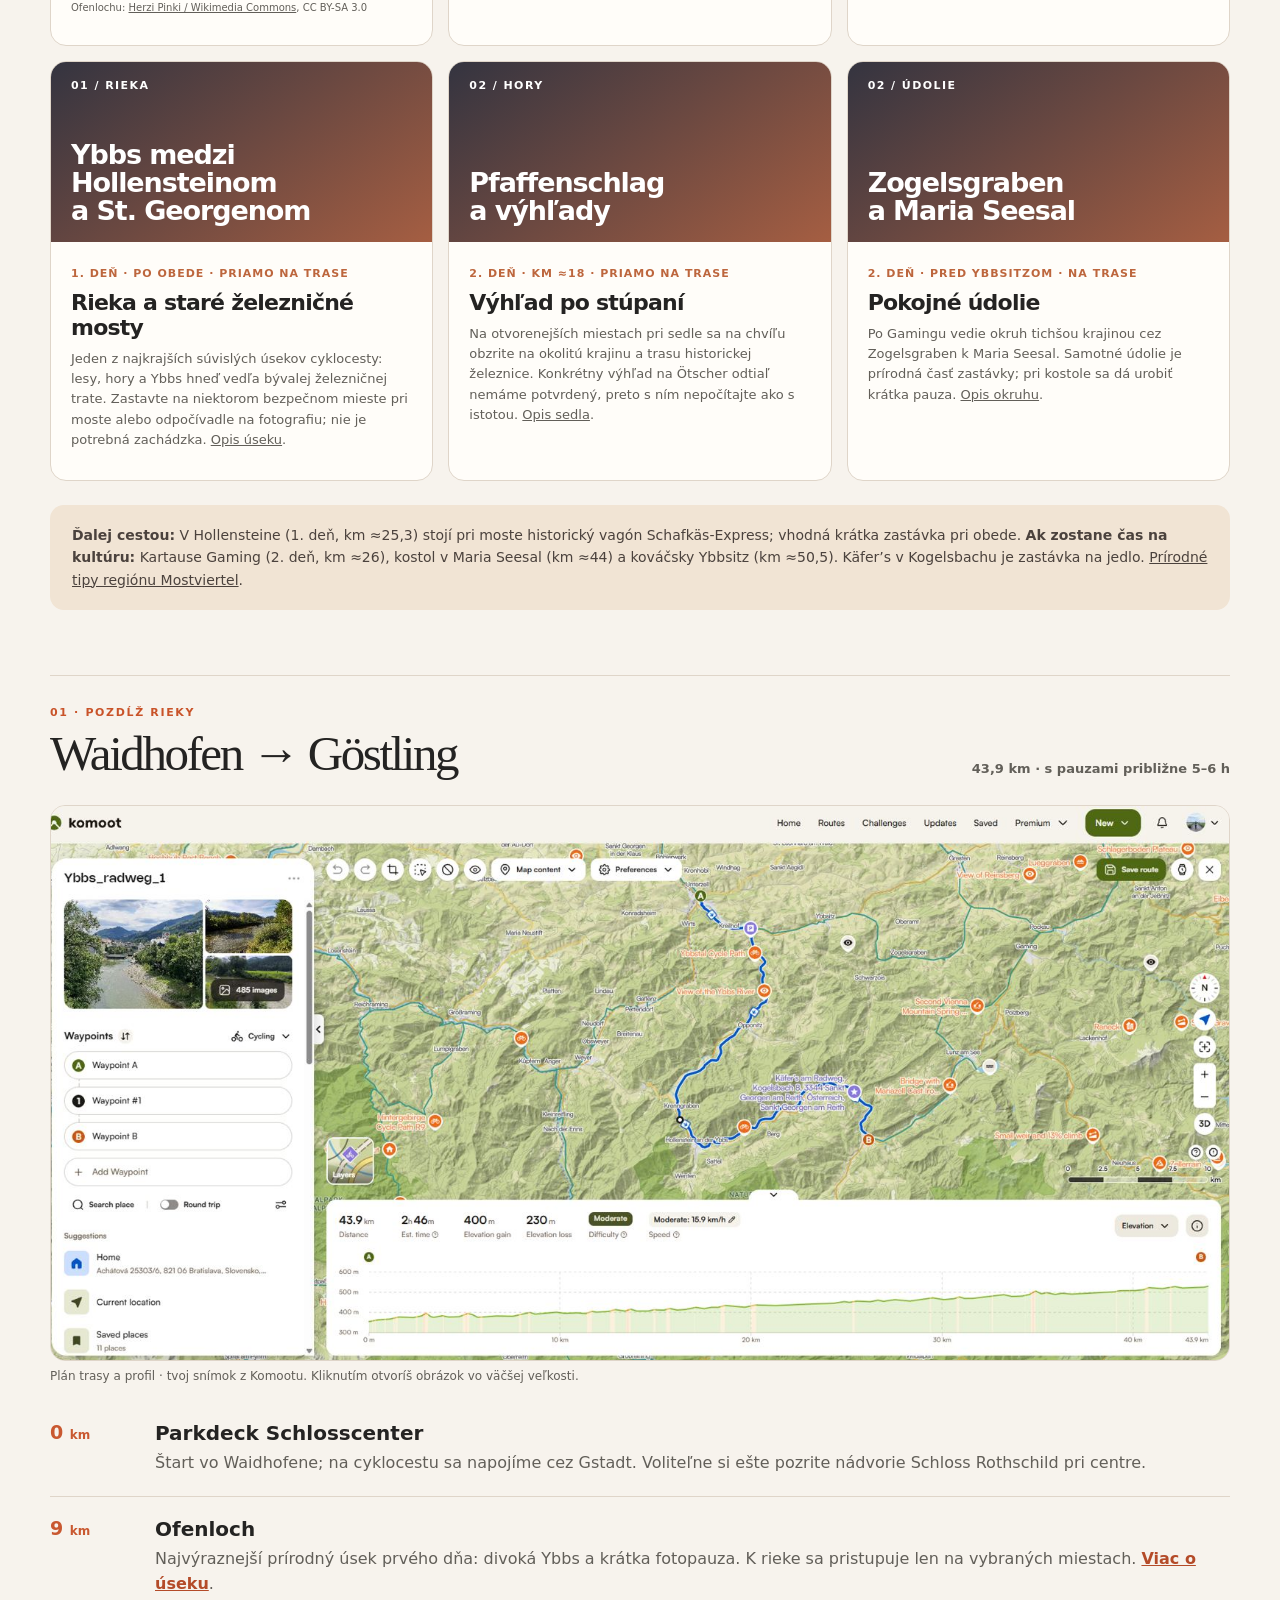
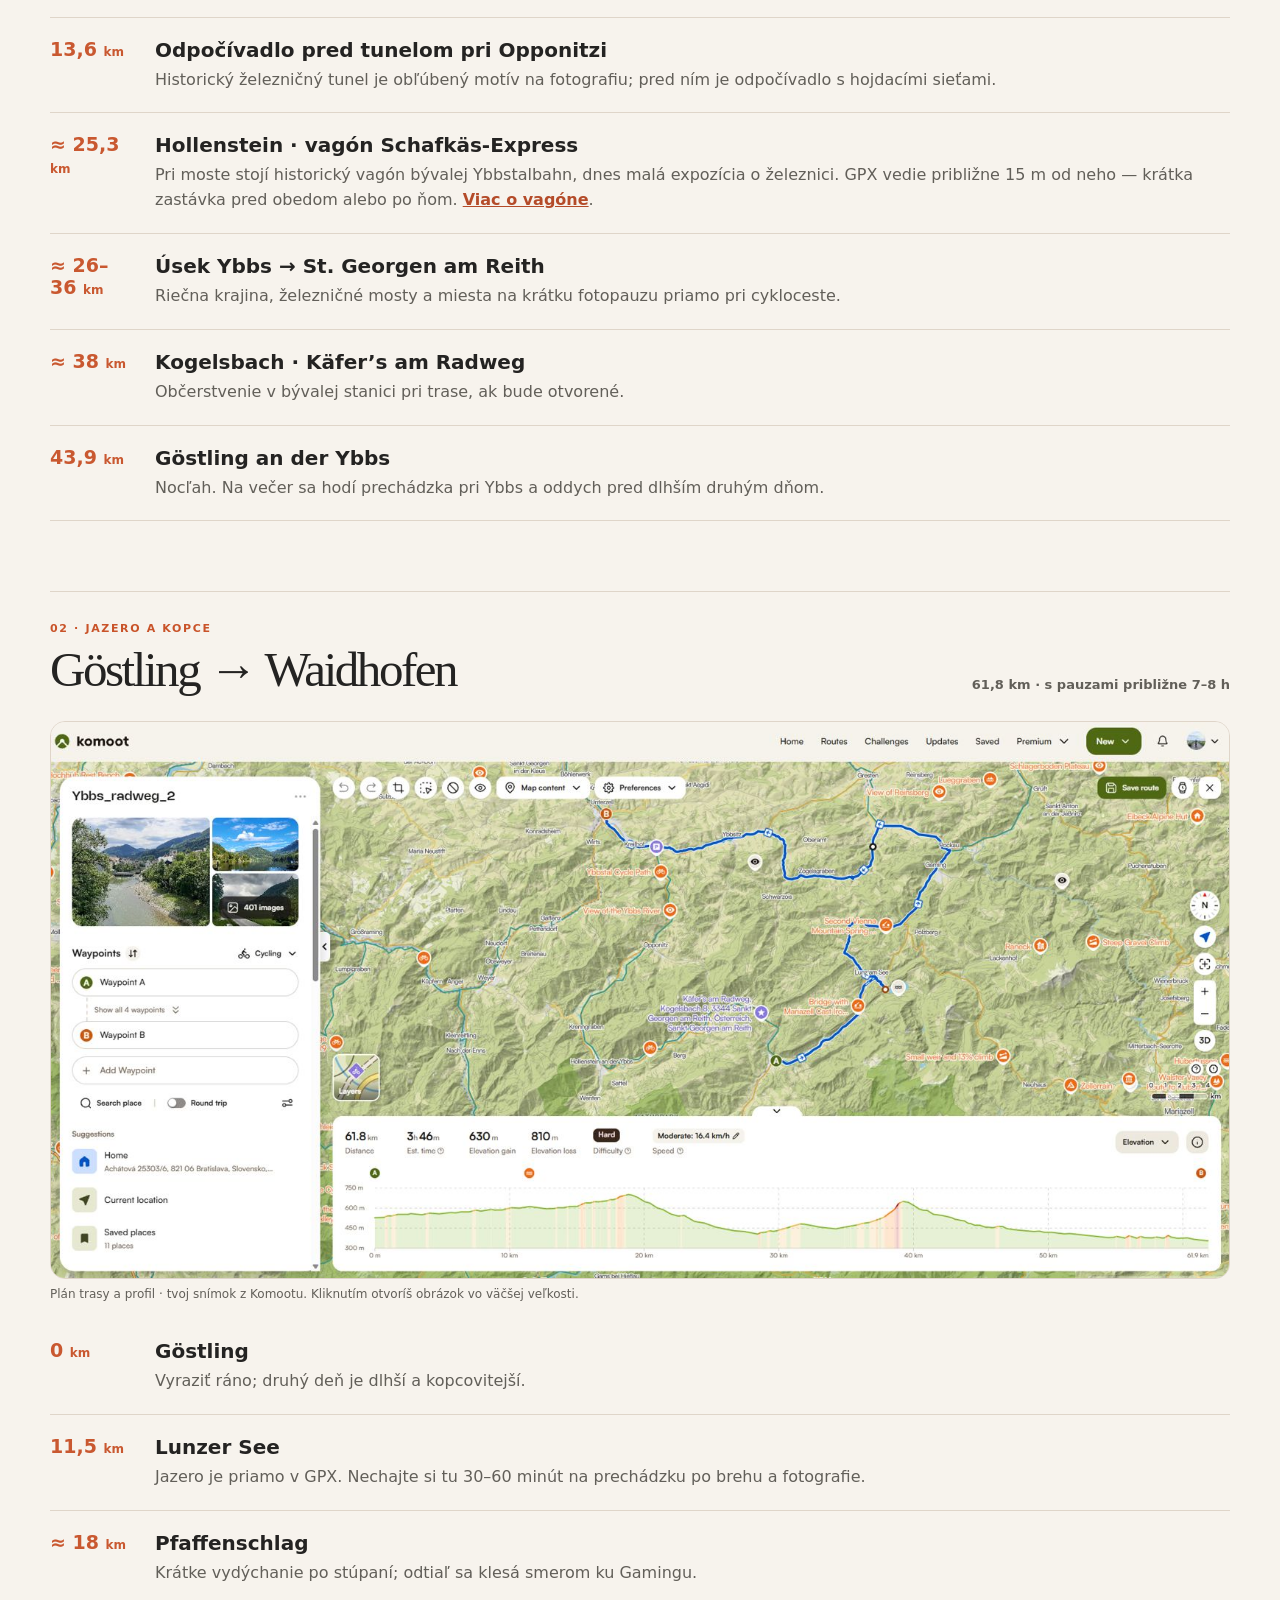
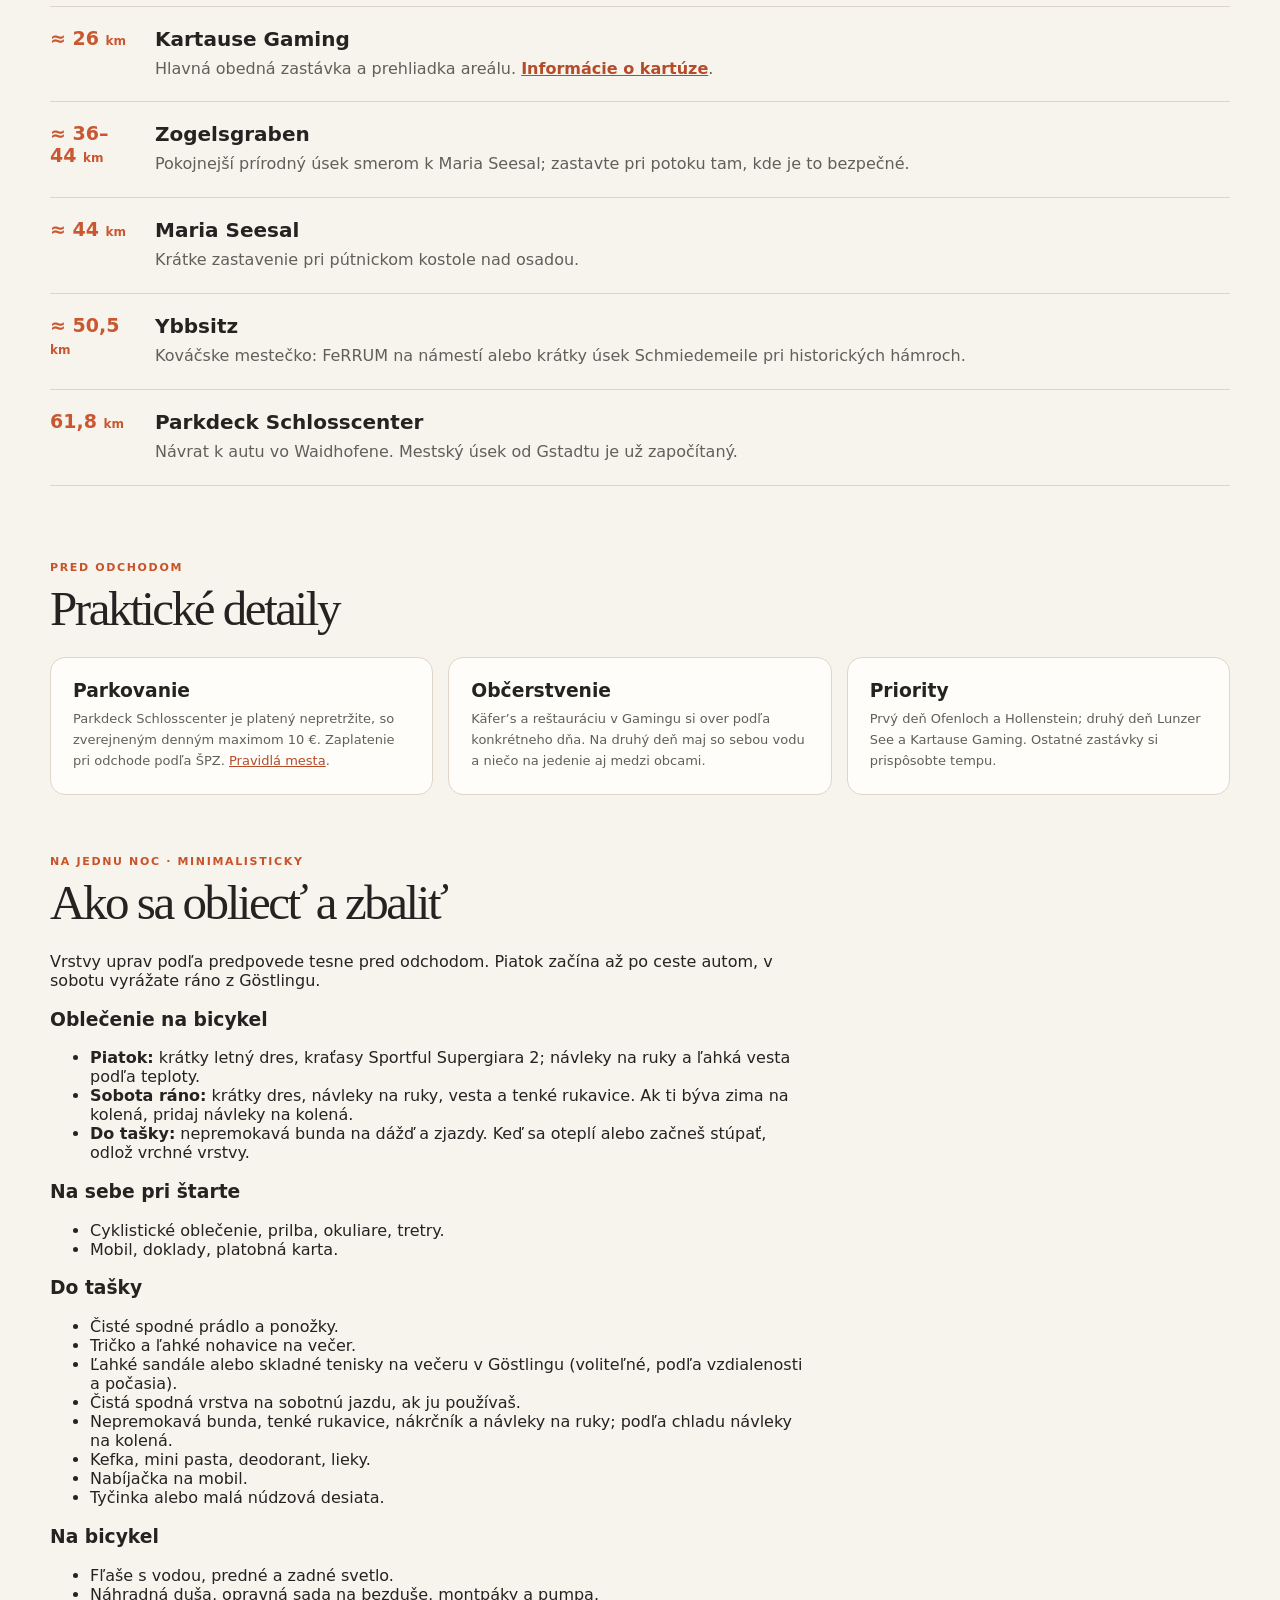
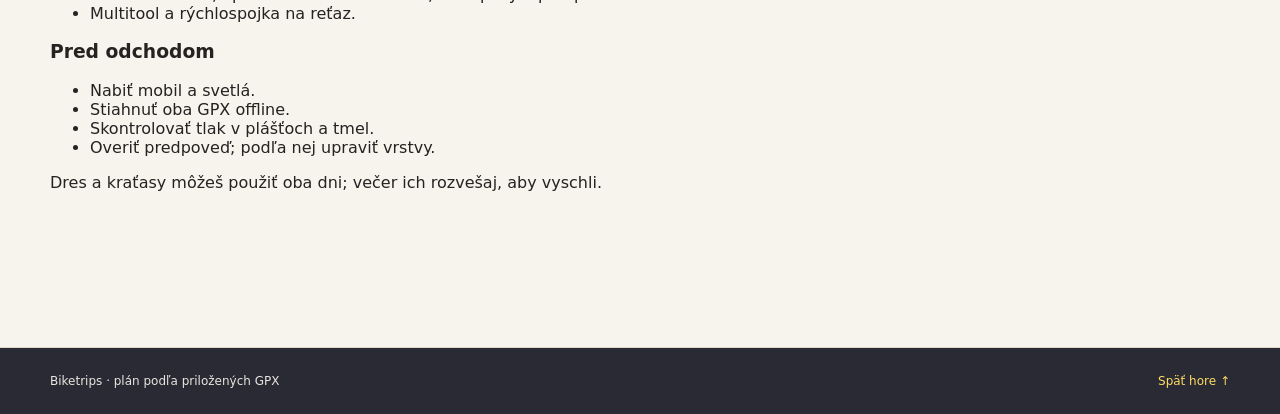
==== commit 79a1bfa1: "Use kilometer ranges for scenic stretches" ====
--- a/ybbstal-cyklovylet.html
+++ b/ybbstal-cyklovylet.html
@@ -13,7 +13,7 @@
         <li class="stop"><span class="km">9 <small>km</small></span><div><h3>Ofenloch</h3><p>Najvýraznejší prírodný úsek prvého dňa: divoká Ybbs a krátka fotopauza. K rieke sa pristupuje len na vybraných miestach. <a href="https://www.mostviertel.at/sehenswertes-ybbstalradweg">Viac o úseku</a>.</p></div></li>
         <li class="stop"><span class="km">13,6 <small>km</small></span><div><h3>Odpočívadlo pred tunelom pri Opponitzi</h3><p>Historický železničný tunel je obľúbený motív na fotografiu; pred ním je odpočívadlo s hojdacími sieťami.</p></div></li>
         <li class="stop"><span class="km">≈ 25,3 <small>km</small></span><div><h3>Hollenstein · vagón Schafkäs-Express</h3><p>Pri moste stojí historický vagón bývalej Ybbstalbahn, dnes malá expozícia o železnici. GPX vedie približne 15 m od neho — krátka zastávka pred obedom alebo po ňom. <a href="https://www.noemuseen.at/museum/detail/zeitreisewaggon-auf-den-spuren-der-ybbstalbahn/">Viac o vagóne</a>.</p></div></li>
-        <li class="stop"><span class="km">po Hollensteine</span><div><h3>Úsek Ybbs → St. Georgen am Reith</h3><p>Riečna krajina, železničné mosty a miesta na krátku fotopauzu priamo pri cykloceste.</p></div></li>
+        <li class="stop"><span class="km km-range">≈ 26–36 <small>km</small></span><div><h3>Úsek Ybbs → St. Georgen am Reith</h3><p>Riečna krajina, železničné mosty a miesta na krátku fotopauzu priamo pri cykloceste.</p></div></li>
         <li class="stop"><span class="km">≈ 38 <small>km</small></span><div><h3>Kogelsbach · Käfer’s am Radweg</h3><p>Občerstvenie v bývalej stanici pri trase, ak bude otvorené.</p></div></li>
         <li class="stop"><span class="km">43,9 <small>km</small></span><div><h3>Göstling an der Ybbs</h3><p>Nocľah. Na večer sa hodí prechádzka pri Ybbs a oddych pred dlhším druhým dňom.</p></div></li>
       </ol>
@@ -26,7 +26,7 @@
         <li class="stop"><span class="km">11,5 <small>km</small></span><div><h3>Lunzer See</h3><p>Jazero je priamo v GPX. Nechajte si tu 30–60 minút na prechádzku po brehu a fotografie.</p></div></li>
         <li class="stop"><span class="km">≈ 18 <small>km</small></span><div><h3>Pfaffenschlag</h3><p>Krátke vydýchanie po stúpaní; odtiaľ sa klesá smerom ku Gamingu.</p></div></li>
         <li class="stop"><span class="km">≈ 26 <small>km</small></span><div><h3>Kartause Gaming</h3><p>Hlavná obedná zastávka a prehliadka areálu. <a href="https://www.mostviertel.at/ausflug-freizeit/hotel-kartause-gaming">Informácie o kartúze</a>.</p></div></li>
-        <li class="stop"><span class="km">pred km 44</span><div><h3>Zogelsgraben</h3><p>Pokojnejší prírodný úsek smerom k Maria Seesal; zastavte pri potoku tam, kde je to bezpečné.</p></div></li>
+        <li class="stop"><span class="km km-range">≈ 36–44 <small>km</small></span><div><h3>Zogelsgraben</h3><p>Pokojnejší prírodný úsek smerom k Maria Seesal; zastavte pri potoku tam, kde je to bezpečné.</p></div></li>
         <li class="stop"><span class="km">≈ 44 <small>km</small></span><div><h3>Maria Seesal</h3><p>Krátke zastavenie pri pútnickom kostole nad osadou.</p></div></li>
         <li class="stop"><span class="km">≈ 50,5 <small>km</small></span><div><h3>Ybbsitz</h3><p>Kováčske mestečko: FeRRUM na námestí alebo krátky úsek Schmiedemeile pri historických hámroch.</p></div></li>
         <li class="stop"><span class="km">61,8 <small>km</small></span><div><h3>Parkdeck Schlosscenter</h3><p>Návrat k autu vo Waidhofene. Mestský úsek od Gstadtu je už započítaný.</p></div></li>
--- a/style.css
+++ b/style.css
@@ -68,3 +68,17 @@
 .trip-rail .all-trips{display:inline-block;margin-top:18px;color:#ffdc63;text-decoration:none;font-size:12px;font-weight:700}
 @media(max-width:850px){.landing-content-layout,.detail-content-layout,.new-layout .detail-content-layout{display:flex;flex-direction:column;width:min(100% - 36px,720px);gap:0}.new-layout .landing-hero{min-height:530px;background-position:61% center}.new-layout .landing-copy{padding:60px 0 65px;max-width:480px}.new-layout .landing-copy h1{font-size:clamp(48px,10vw,75px)}.new-layout .landing-copy p{font-size:16px}.new-layout .landing-main{order:1;padding:44px 0}.trip-sidebar{order:0;position:static;width:100%;margin-top:26px}.new-layout .detail-content-layout main{order:1;padding-top:30px}.new-layout .trip-rail{order:0;position:static;width:100%;margin:22px 0 0}.new-layout .feature{grid-template-columns:1fr}.new-layout .feature img{height:240px;min-height:0;grid-row:1}.new-layout .detail-hero h1{font-size:clamp(44px,10vw,64px)}}
 @media(max-width:540px){.new-layout .wrap{width:calc(100% - 36px)}.new-layout .landing-hero{min-height:600px;background-image:linear-gradient(180deg,rgba(20,23,32,.66),rgba(20,23,32,.45) 42%,rgba(20,23,32,.74)),url('images/bike-sunset.jpg');background-position:66% center}.new-layout .landing-copy{padding:38px 0;align-self:start}.new-layout .landing-copy h1{font-size:clamp(44px,12vw,62px)}.new-layout .landing-copy p{max-width:350px}.new-layout .nav-links{gap:12px}.new-layout .nav-links a{font-size:12px}.new-layout .highlight{display:block}.new-layout .highlight img,.new-layout .highlight-visual{height:190px}.new-layout .feature-content{padding:28px}}
+
+.detail-page .back-to-trips{display:inline-flex;align-items:center;gap:7px;color:#ffdc63;text-decoration:none;font-size:13px;font-weight:850;padding:9px 0;margin-bottom:18px;border-bottom:1px solid #ffdc6380}.detail-page .back-to-trips:hover{color:#fff;border-color:#fff}.detail-page .crumb{margin-bottom:28px}.detail-page main.wrap{width:min(1180px,calc(100% - 48px))}.detail-page .highlight-grid{grid-template-columns:repeat(3,minmax(0,1fr))}@media(max-width:850px){.detail-page .highlight-grid{grid-template-columns:repeat(2,minmax(0,1fr))}}@media(max-width:600px){.detail-page main.wrap{width:calc(100% - 36px)}.detail-page .highlight-grid{grid-template-columns:1fr}}
+
+/* One expandable trip list on the homepage */
+.new-layout .landing-main{padding:62px 0 85px}
+.new-layout .trip-list{list-style:none;margin:0;padding:0;display:grid;gap:22px}
+.new-layout .trip-list>li{min-width:0}
+.new-layout .trip-list .feature{grid-template-columns:minmax(0,1fr) minmax(320px,.9fr);min-height:360px}
+.new-layout .trip-list .feature img{min-height:360px}
+.new-layout .trip-number{display:inline-block;margin-right:18px;color:#ab4d2d;font-weight:900;font-size:11px;letter-spacing:.12em;text-transform:uppercase}
+.new-layout .trip-list .feature:hover{transform:translateY(-3px);box-shadow:0 20px 42px #42332a25}
+.new-layout .trip-list .feature{transition:transform .2s,box-shadow .2s}
+.new-layout .about-trip{max-width:860px}
+@media(max-width:850px){.new-layout .trip-list .feature{grid-template-columns:1fr;min-height:0}.new-layout .trip-list .feature img{grid-row:1;min-height:0;height:250px}}
